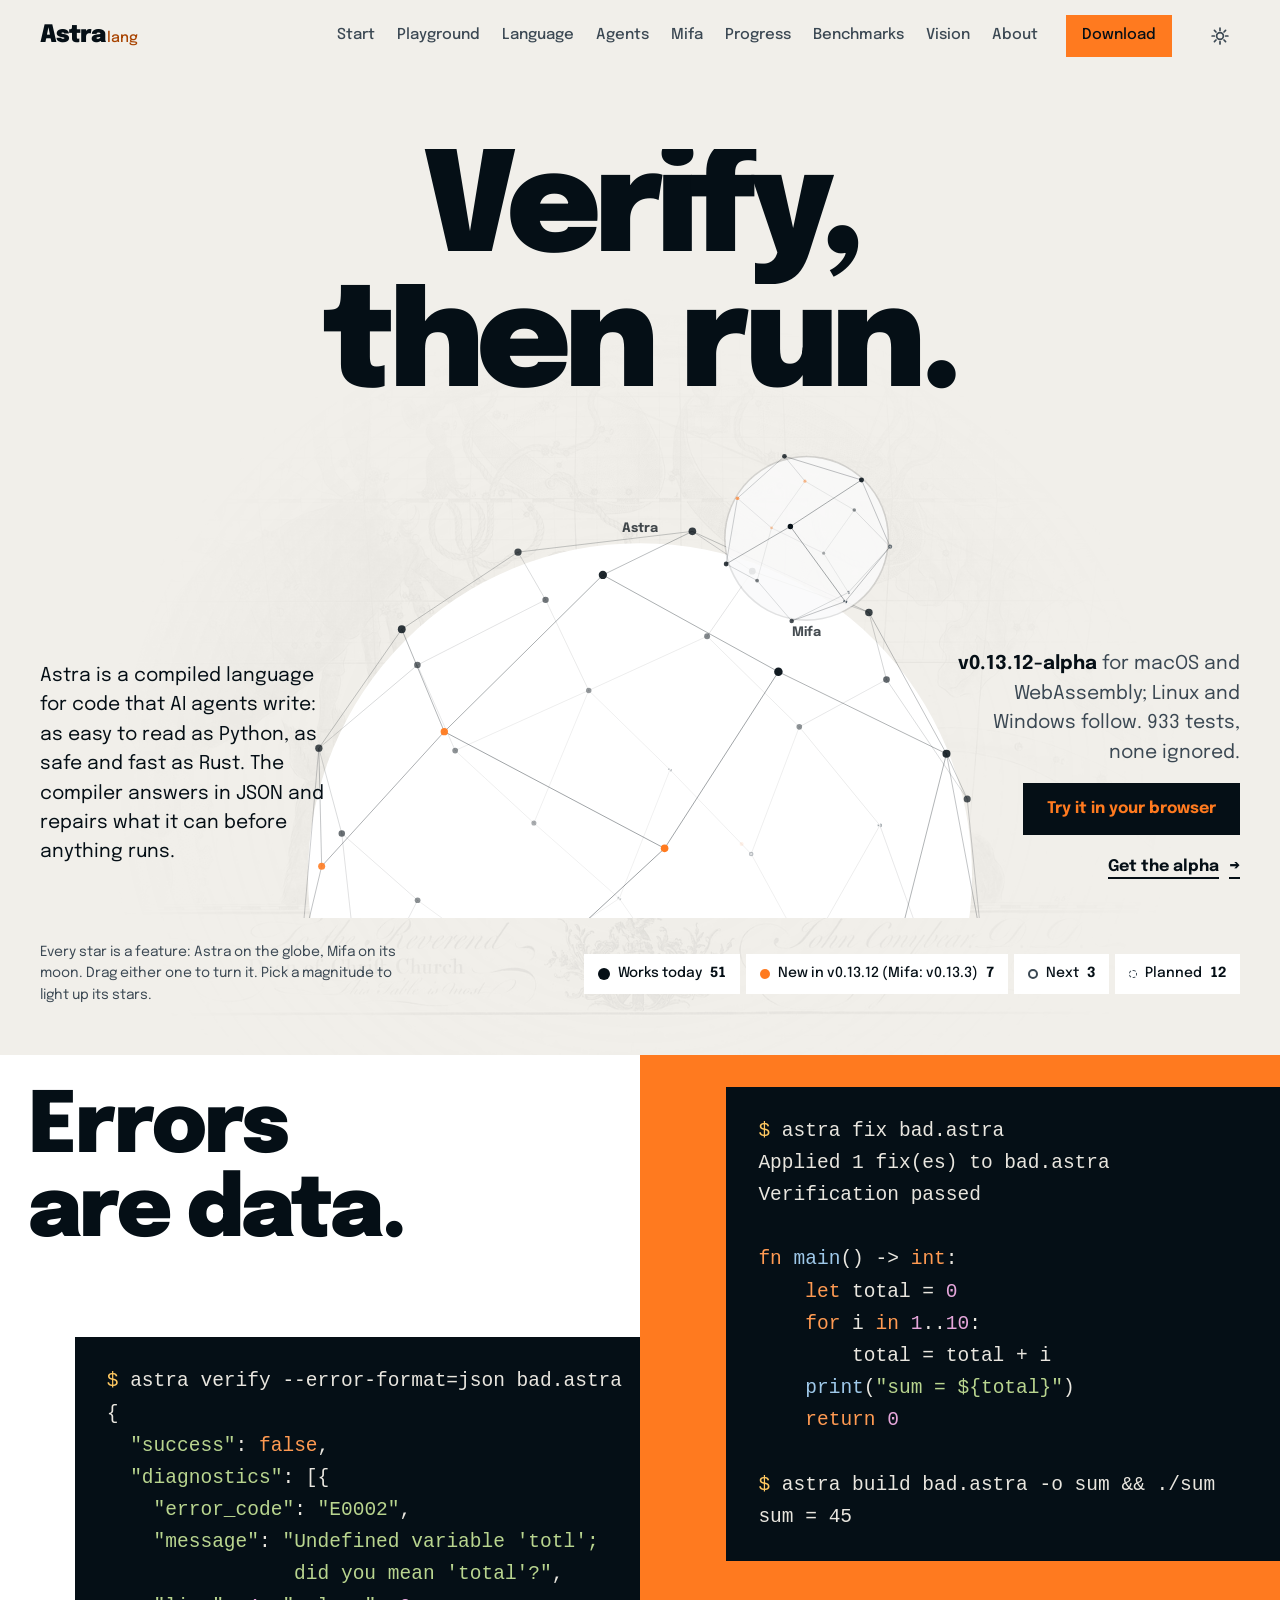
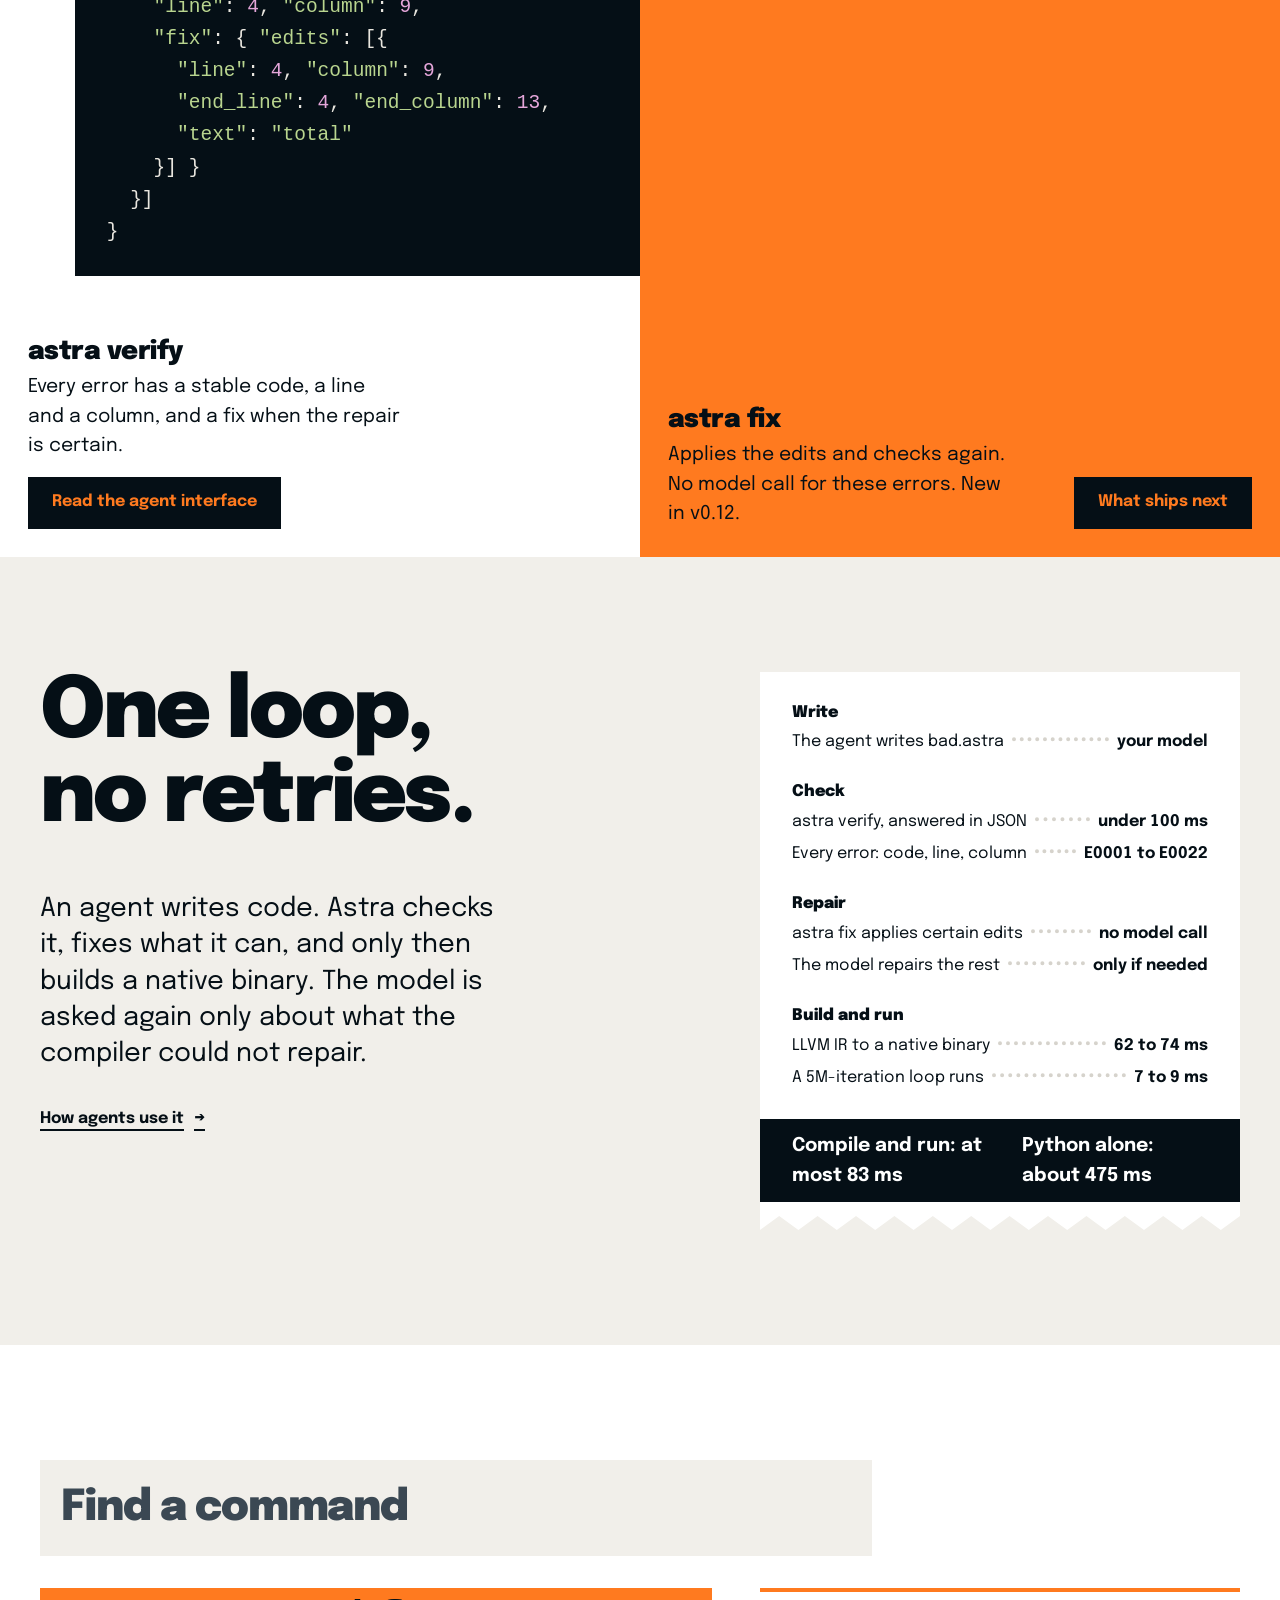
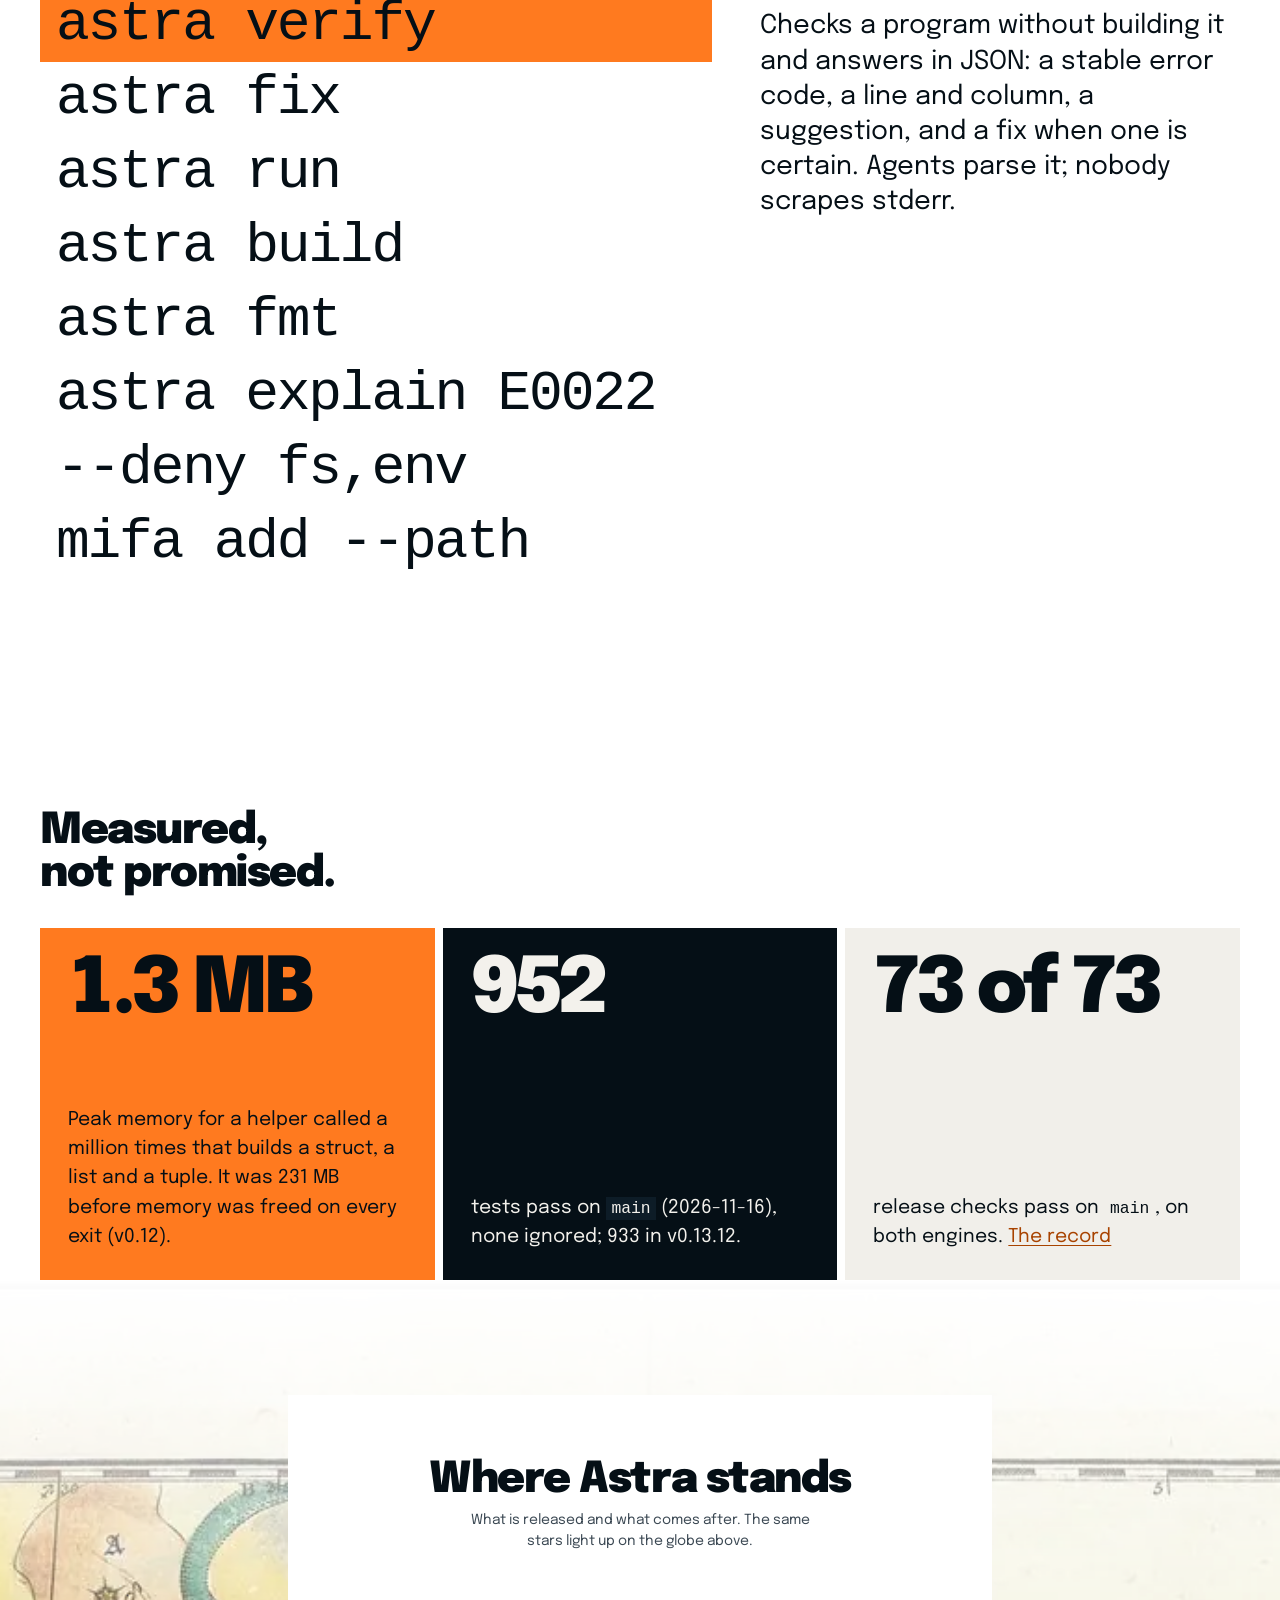
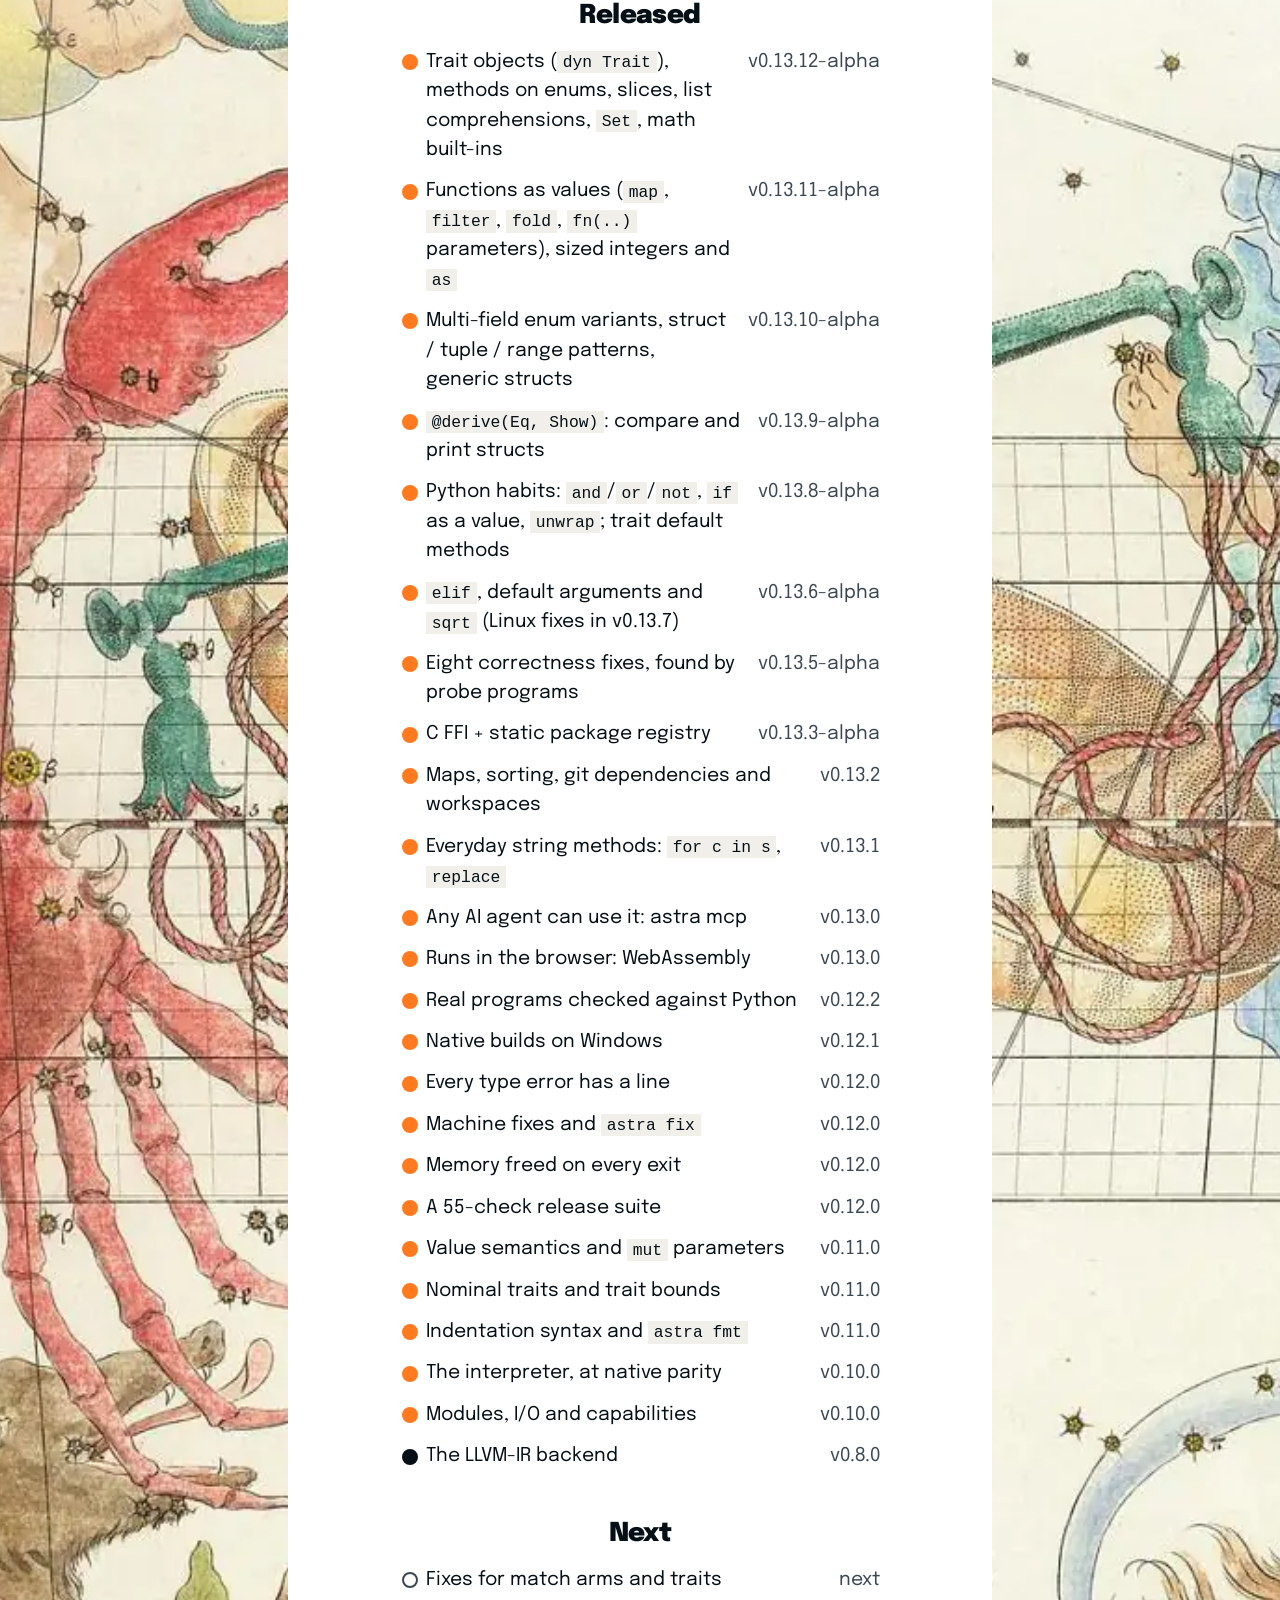
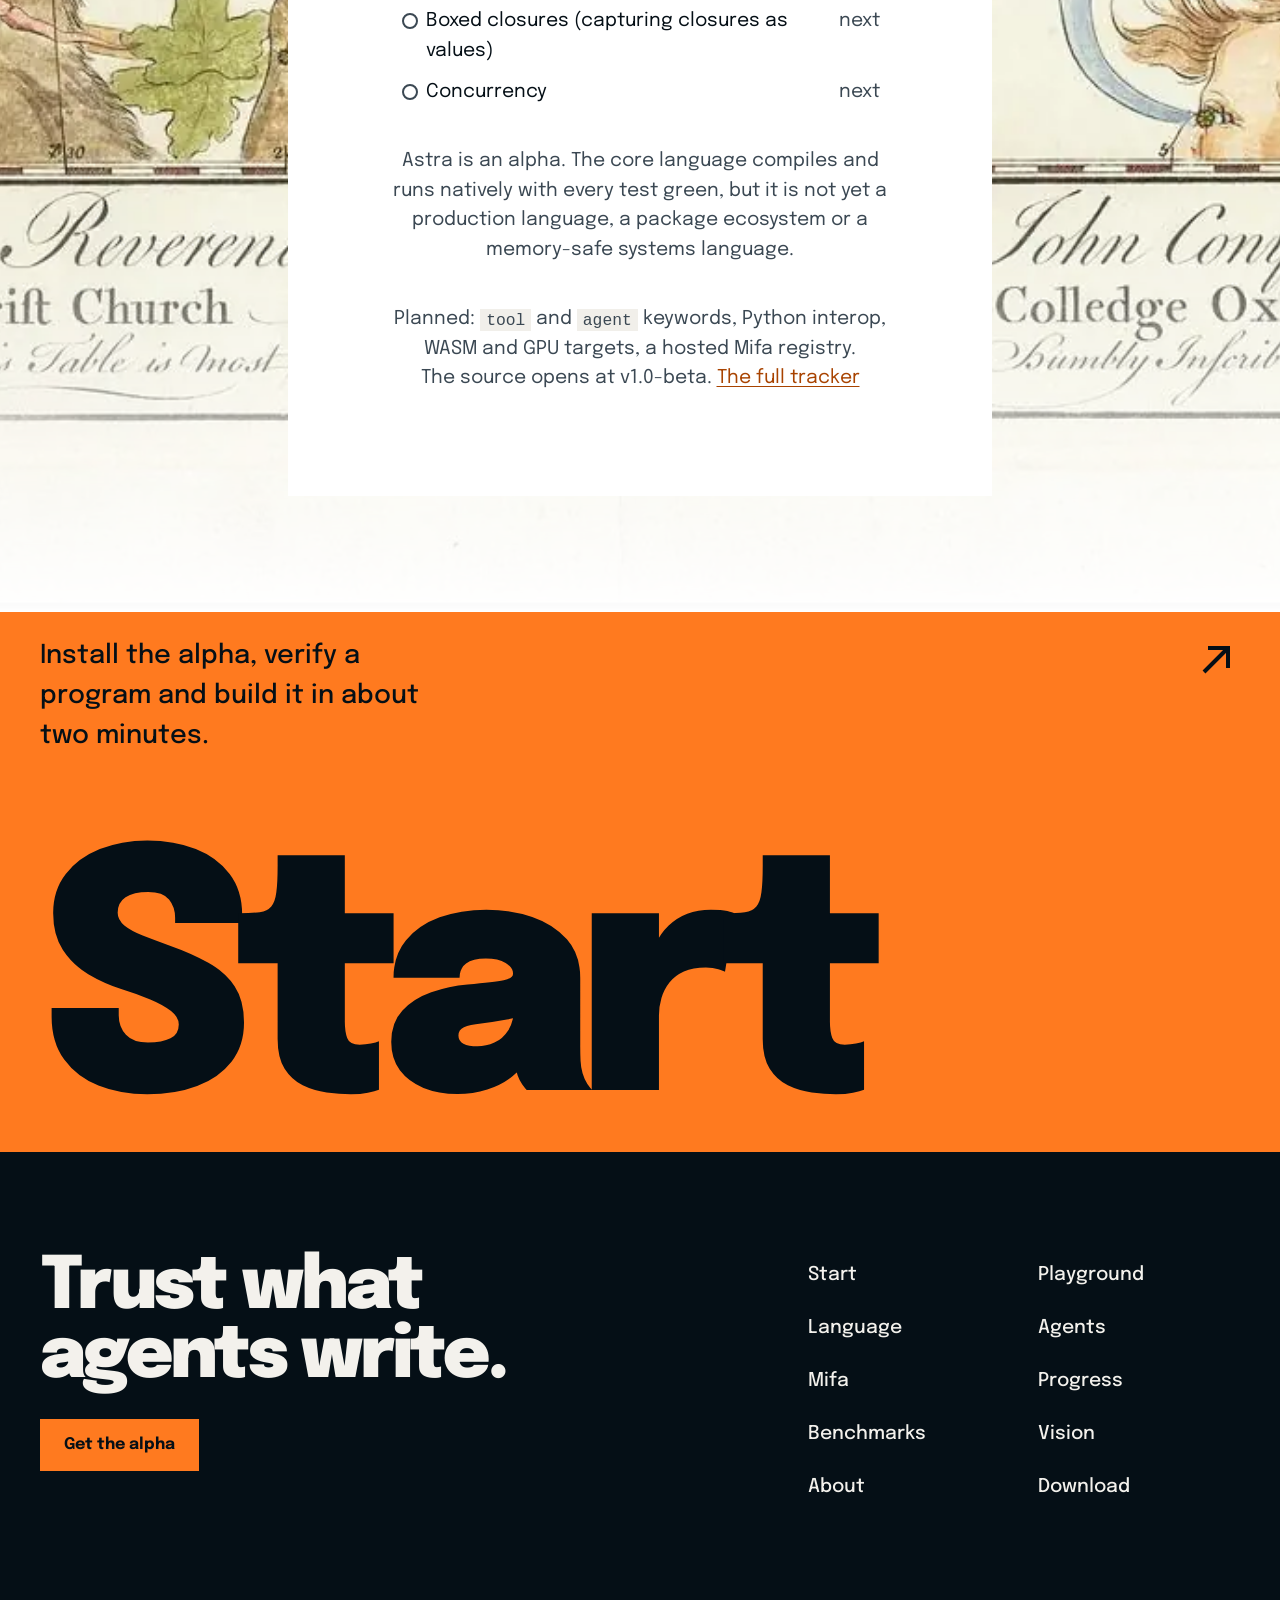
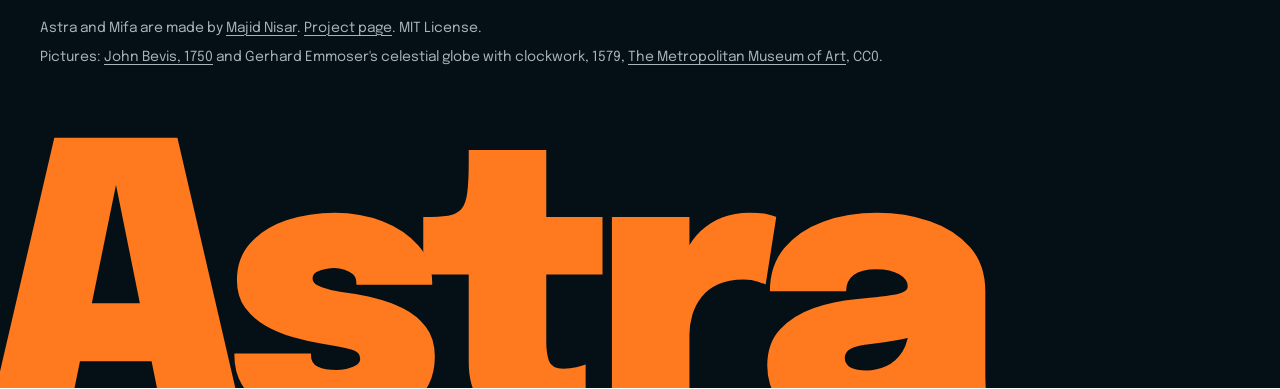
==== index.html @ 0d1e2380 "site: correct do/while and switch (not supported), platform availability for v0.13.12, main-only ite" ====
<!DOCTYPE html>
<html lang="en">
<head>
<meta charset="utf-8">
<meta name="viewport" content="width=device-width, initial-scale=1">
<script>(function(){var d=document.documentElement;d.classList.add('js');try{var t=localStorage.getItem('theme');if(t==='light'||t==='dark')d.dataset.theme=t}catch(e){}})();</script>
<title>Astra: an AI-first native programming language</title>
<meta name="description" content="Astra is a statically checked, natively compiled programming language designed for AI agents: generate, verify with machine-readable diagnostics, repair, and run.">
<link rel="canonical" href="https://astra-lang.org/">
<link rel="icon" type="image/svg+xml" href="assets/favicon.svg">
<meta name="theme-color" media="(prefers-color-scheme: light)" content="#f1efea"><!-- ds-allow-hardcode: meta theme-color cannot read CSS variables -->
<meta name="theme-color" media="(prefers-color-scheme: dark)" content="#050f16"><!-- ds-allow-hardcode: meta theme-color cannot read CSS variables -->
<meta name="author" content="Majid Nisar">
<meta property="og:type" content="website">
<meta property="og:site_name" content="astra-lang.org">
<meta property="og:title" content="Astra: an AI-first native programming language">
<meta property="og:description" content="Astra is a statically checked, natively compiled programming language designed for AI agents: generate, verify with machine-readable diagnostics, repair, and run.">
<meta property="og:url" content="https://astra-lang.org/">
<meta property="og:image" content="https://astra-lang.org/assets/og.png">
<meta property="og:image:width" content="1200">
<meta property="og:image:height" content="630">
<meta property="og:image:alt" content="Astra: a language built for the way code is written now. Verify, repair, compile, native.">
<meta name="twitter:card" content="summary_large_image">
<meta name="twitter:image" content="https://astra-lang.org/assets/og.png">
<meta name="twitter:title" content="Astra: an AI-first native programming language">
<meta name="twitter:description" content="Astra is a statically checked, natively compiled programming language designed for AI agents: generate, verify with machine-readable diagnostics, repair, and run.">
<link rel="preconnect" href="https://fonts.googleapis.com">
<link rel="preconnect" href="https://fonts.gstatic.com" crossorigin>
<link href="https://fonts.googleapis.com/css2?family=Epilogue:wght@400;500;700;900&amp;display=swap" rel="stylesheet">
<link rel="stylesheet" href="assets/style.css">
<script type="application/ld+json">
{
  "@context": "https://schema.org",
  "@graph": [
    {
      "@type": "SoftwareApplication",
      "name": "Astra",
      "applicationCategory": "DeveloperApplication",
      "operatingSystem": "macOS, Linux, Windows",
      "description": "Astra is a statically checked, natively compiled programming language designed for AI agents: machine-readable JSON diagnostics, stable error codes, and LLVM native compilation.",
      "url": "https://astra-lang.org/",
      "license": "https://opensource.org/licenses/MIT",
      "offers": {"@type": "Offer", "price": "0", "priceCurrency": "USD"},
      "author": {"@type": "Person", "name": "Majid Nisar", "url": "https://majidnisar.com"},
      "softwareVersion": "0.13.12-alpha",
      "downloadUrl": "https://astra-lang.org/download.html"
    },
    {
      "@type": "WebSite",
      "name": "astra-lang.org",
      "url": "https://astra-lang.org/",
      "author": {"@type": "Person", "name": "Majid Nisar", "url": "https://majidnisar.com"}
    }
  ]
}
</script>
<script src="assets/site.js" defer></script>
<script src="assets/orb.js" defer></script>
</head>
<body>
<a class="skip" href="#main">Skip to content</a>

<header class="site">
  <div class="wrap">
    <a class="brand" href="index.html" aria-label="Astra, home">Astra<span class="tld">lang</span></a>
    <nav class="main" aria-label="Main">
      <a href="start.html">Start</a>
      <a href="playground.html">Playground</a>
      <a href="language.html">Language</a>
      <a href="agents.html">Agents</a>
      <a href="mifa.html">Mifa</a>
      <a href="progress.html">Progress</a>
      <a href="benchmarks.html">Benchmarks</a>
      <a href="vision.html">Vision</a>
      <a href="about.html">About</a>
      <a class="nav-cta" href="download.html">Download</a>
    </nav>
  </div>
</header>

<main id="main">
  <section class="hero field-sky" aria-labelledby="hero-title">
    <h1 id="hero-title" class="hero-title"><span class="line"><span>Verify,</span></span><span class="line"><span>then run.</span></span></h1>
    <div class="hero-stage">
      <figure class="orb" data-orb="astra" data-moon="mifa" data-rise hidden>
        <div class="orb-frame">
          <canvas tabindex="0" role="img" aria-label="A turning globe of Astra's features with Mifa as its moon. Each star is a feature; the brightest work today and faint dotted ones are planned. Drag the globe or its moon to turn each one, or use the arrow keys (with Shift for the moon). The same features are listed further down the page."></canvas>
          <div class="orb-tip" role="presentation" hidden></div>
        </div>
      </figure>
      <p class="hero-side hero-sentence">Astra is a compiled language for code that AI agents write: as easy to read as Python, as safe and fast as Rust. The compiler answers in JSON and repairs what it can before anything runs.</p>
      <div class="hero-side hero-fact">
        <p><b><!-- status:release-version -->v0.13.12-alpha<!-- /status:release-version --></b> for macOS and WebAssembly; Linux and Windows follow. <!-- status:release-tests -->933<!-- /status:release-tests --> tests, none ignored.</p>
        <div class="btn-row"><a class="btn primary" href="playground.html">Try it in your browser</a><a class="btn ghost" href="download.html">Get the alpha</a></div>
      </div>
    </div>
    <div class="wrap orb-caption">
      <p class="orb-hint">Every star is a feature: Astra on the globe, Mifa on its moon. Drag either one to turn it. Pick a magnitude to light up its stars.</p>
      <div class="orb-keys" role="group" aria-label="Highlight a status"></div>
    </div>
    <!-- status:orb-data:astra --><script type="application/json" class="orb-data" data-for="astra">{"statuses":[{"id":"works","name":"Works today","items":["Static types + inference","Sized integers + as","Python-style syntax","Functions + default arguments","Structs + methods","Value semantics","Enums + pattern matching","Generic functions + structs","Traits + @derive","Closures","Functions as values (map, filter, fold)","Tuples","Closures inside closures","Function values (stored, returned, called)","Result, Option and ?","try / catch","Strings + text methods","Lists + sorting","Maps","Modules","Files, args, stdin, env","Capabilities (--deny)","Calling C","Interpreter (astra run)","Native LLVM builds","WebAssembly + playground","REPL","Runtime safety checks","Automatic memory (ARC)","JSON diagnostics","astra fix","astra fmt","astra mcp for agents","async / await (native)","Sets print, compare and iterate","Slice steps (xs[::2])"]},{"id":"shipped","name":"New in v0.13.12","items":["Trait objects (dyn Trait)","Slices + list comprehensions","Sets","Math built-ins (abs, min, max, round)"]},{"id":"next","name":"Next","items":["Boxed closures (a capturing closure as a value)","Concurrency"]},{"id":"planned","name":"Planned","items":["Standard library","LSP + editor support","Agent keywords (tool / agent)","Python interop","WASM target","GPU target","Source opens at v1.0-beta"]}]}</script><!-- /status:orb-data:astra -->
    <!-- status:orb-data:mifa --><script type="application/json" class="orb-data" data-for="mifa">{"statuses":[{"id":"works","name":"Works today","items":["Projects (init, verify, clean)","Build, run and test","Path dependencies","Git dependencies","Version solving (semver)","Workspaces","Lockfile (--locked, --offline)","JSON output for agents"]},{"id":"shipped","name":"New in v0.13.3","items":["Package registry (publish, add, yank, search)","Registry dependencies by version","Checksums pinned in astra.lock"]},{"id":"next","name":"Next","items":["Project-wide verify"]},{"id":"planned","name":"Planned","items":["Hosted registry","Package signing"]}]}</script><!-- /status:orb-data:mifa -->
  </section>

  <section class="split" aria-labelledby="s-errors">
    <div class="panel" data-reveal>
      <h2 id="s-errors">Errors are data.</h2>
      <div class="panel-object" data-ui>
<pre data-copy="none"><code><span class="p">$</span> astra verify --error-format=json bad.astra
{
  <span class="s">"success"</span>: <span class="kw">false</span>,
  <span class="s">"diagnostics"</span>: [{
    <span class="s">"error_code"</span>: <span class="s">"E0002"</span>,
    <span class="s">"message"</span>: <span class="s">"Undefined variable 'totl';
                did you mean 'total'?"</span>,
    <span class="s">"line"</span>: <span class="n">4</span>, <span class="s">"column"</span>: <span class="n">9</span>,
    <span class="s">"fix"</span>: { <span class="s">"edits"</span>: [{
      <span class="s">"line"</span>: <span class="n">4</span>, <span class="s">"column"</span>: <span class="n">9</span>,
      <span class="s">"end_line"</span>: <span class="n">4</span>, <span class="s">"end_column"</span>: <span class="n">13</span>,
      <span class="s">"text"</span>: <span class="s">"total"</span>
    }] }
  }]
}</code></pre>
      </div>
      <div class="panel-foot">
        <p><b>astra verify</b> Every error has a stable code, a line and a column, and a fix when the repair is certain.</p>
        <a class="btn primary" href="agents.html">Read the agent interface</a>
      </div>
    </div>
    <div class="panel field-orange" data-reveal>
      <div class="panel-object" data-ui>
<pre data-copy="none"><code><span class="p">$</span> astra fix bad.astra
Applied 1 fix(es) to bad.astra
Verification passed

<span class="kw">fn</span> <span class="fn">main</span>() -&gt; <span class="kw">int</span>:
    <span class="kw">let</span> total = <span class="n">0</span>
    <span class="kw">for</span> i <span class="kw">in</span> <span class="n">1</span>..<span class="n">10</span>:
        total = total + i
    <span class="fn">print</span>(<span class="s">"sum = ${total}"</span>)
    <span class="kw">return</span> <span class="n">0</span>

<span class="p">$</span> astra build bad.astra -o sum &amp;&amp; ./sum
sum = 45</code></pre>
      </div>
      <div class="panel-foot">
        <p><b>astra fix</b> Applies the edits and checks again. No model call for these errors. New in v0.12.</p>
        <a class="btn primary" href="progress.html#next">What ships next</a>
      </div>
    </div>
  </section>

  <section class="loop field-stone" aria-labelledby="s-loop">
    <div class="wrap">
      <div data-reveal>
        <h2 id="s-loop">One loop, no retries.</h2>
        <p class="intro">An agent writes code. Astra checks it, fixes what it can, and only then builds a native binary. The model is asked again only about what the compiler could not repair.</p>
        <div class="btn-row"><a class="btn ghost" href="agents.html">How agents use it</a></div>
      </div>
      <div class="slip" data-ui aria-label="The loop, step by step">
        <h3>Write</h3>
        <p class="slip-row"><span>The agent writes bad.astra</span><span class="lead"></span><b>your model</b></p>
        <h3>Check</h3>
        <p class="slip-row"><span>astra verify, answered in JSON</span><span class="lead"></span><b>under 100 ms</b></p>
        <p class="slip-row"><span>Every error: code, line, column</span><span class="lead"></span><b>E0001 to E0022</b></p>
        <h3>Repair</h3>
        <p class="slip-row"><span>astra fix applies certain edits</span><span class="lead"></span><b>no model call</b></p>
        <p class="slip-row"><span>The model repairs the rest</span><span class="lead"></span><b>only if needed</b></p>
        <h3>Build and run</h3>
        <p class="slip-row"><span>LLVM IR to a native binary</span><span class="lead"></span><b>62 to 74 ms</b></p>
        <p class="slip-row"><span>A 5M-iteration loop runs</span><span class="lead"></span><b>7 to 9 ms</b></p>
        <p class="slip-total"><span>Compile and run: at most 83 ms</span><span>Python alone: about 475 ms</span></p>
      </div>
    </div>
  </section>

  <section class="commands" aria-labelledby="s-commands">
    <div class="wrap" data-ui>
      <h2 id="s-commands" class="sr-only">What Astra and Mifa do</h2>
      <label class="sr-only" for="cmd-search">Find a command</label>
      <input id="cmd-search" class="cmd-search" type="search" placeholder="Find a command" autocomplete="off" hidden>
      <ul class="cmd-list" role="listbox" aria-label="Commands">
        <li><button class="cmd-row" type="button" role="option" aria-selected="true"><code>astra verify</code><span class="what">Checks a program without building it and answers in JSON: a stable error code, a line and column, a suggestion, and a fix when one is certain. Agents parse it; nobody scrapes stderr.</span></button></li>
        <li><button class="cmd-row" type="button" role="option" aria-selected="false"><code>astra fix</code><span class="what">Applies every certain fix, checks again and repeats until nothing is left. Misspelt names and a missing or extra <code>mut</code> today.</span></button></li>
        <li><button class="cmd-row" type="button" role="option" aria-selected="false"><code>astra run</code><span class="what">Runs a program in the interpreter, with no LLVM needed. Its output and exit code match the native binary, and a fuzzer keeps the two engines in step.</span></button></li>
        <li><button class="cmd-row" type="button" role="option" aria-selected="false"><code>astra build</code><span class="what">Compiles through LLVM IR to a native executable linked with a small C runtime. Overflow, division by zero and out-of-bounds stop with a clear error.</span></button></li>
        <li><button class="cmd-row" type="button" role="option" aria-selected="false"><code>astra fmt</code><span class="what">Rewrites a file into the canonical indented style and proves the program did not change.</span></button></li>
        <li><button class="cmd-row" type="button" role="option" aria-selected="false"><code>astra explain E0022</code><span class="what">Explains any error code in full, for a person or a model.</span></button></li>
        <li><button class="cmd-row" type="button" role="option" aria-selected="false"><code>--deny fs,env</code><span class="what">Effects are inferred: a build can forbid file, environment or input access, and a function marked <code>@pure</code> cannot reach any of them (E0014).</span></button></li>
        <li><button class="cmd-row" type="button" role="option" aria-selected="false"><code>mifa add --path</code><span class="what">Mifa, the package manager: a local package becomes an importable module, and <code>astra.lock</code> pins the graph by content hash.</span></button></li>
      </ul>
    </div>
  </section>

  <section class="figures" aria-labelledby="s-figures">
    <div class="wrap tiles">
      <h2 id="s-figures" class="tiles-head">Measured, not promised.</h2>
      <div class="tile tile-a field-orange" data-reveal>
        <p class="fig">1.3 MB</p>
        <p>Peak memory for a helper called a million times that builds a struct, a list and a tuple. It was 231 MB before memory was freed on every exit (v0.12).</p>
      </div>
      <div class="tile tile-b field-night" data-reveal>
        <p class="fig"><!-- status:main-tests -->952<!-- /status:main-tests --></p>
        <p>tests pass on <code>main</code> (2026-11-16), none ignored; 933 in v0.13.12.</p>
      </div>
      <div class="tile tile-c field-stone" data-reveal>
        <p class="fig"><!-- status:release-checks -->73 of 73<!-- /status:release-checks --></p>
        <p>release checks pass on <code>main</code>, on both engines. <a href="progress.html#history">The record</a></p>
      </div>
    </div>
  </section>

  <section class="sheet-band" id="status" aria-labelledby="s-status">
    <img src="assets/1750-star-chart-of-the-constellations-libra.webp" width="1600" height="1361" alt="A hand-coloured 1750 star chart from John Bevis's celestial atlas: the constellations Libra and Scorpius drawn over a grid of stars." loading="lazy">
    <div class="sheet" data-reveal>
      <h2 id="s-status">Where Astra stands</h2>
      <p>What is released and what comes after. The same stars light up on the globe above.</p>
      <h3>Released</h3>
      <ul class="status-list">
        <li data-status="shipped"><span class="t">Trait objects (<code>dyn Trait</code>), methods on enums, slices, list comprehensions, <code>Set</code>, math built-ins</span> <span class="v">v0.13.12-alpha</span></li>
        <li data-status="shipped"><span class="t">Functions as values (<code>map</code>, <code>filter</code>, <code>fold</code>, <code>fn(..)</code> parameters), sized integers and <code>as</code></span> <span class="v">v0.13.11-alpha</span></li>
        <li data-status="shipped"><span class="t">Multi-field enum variants, struct / tuple / range patterns, generic structs</span> <span class="v">v0.13.10-alpha</span></li>
        <li data-status="shipped"><span class="t"><code>@derive(Eq, Show)</code>: compare and print structs</span> <span class="v">v0.13.9-alpha</span></li>
        <li data-status="shipped"><span class="t">Python habits: <code>and</code>/<code>or</code>/<code>not</code>, <code>if</code> as a value, <code>unwrap</code>; trait default methods</span> <span class="v">v0.13.8-alpha</span></li>
        <li data-status="shipped"><span class="t"><code>elif</code>, default arguments and <code>sqrt</code> (Linux fixes in v0.13.7)</span> <span class="v">v0.13.6-alpha</span></li>
        <li data-status="shipped"><span class="t">Eight correctness fixes, found by probe programs</span> <span class="v">v0.13.5-alpha</span></li>
        <li data-status="shipped"><span class="t">C FFI + static package registry</span> <span class="v">v0.13.3-alpha</span></li>
        <li data-status="shipped"><span class="t">Maps, sorting, git dependencies and workspaces</span> <span class="v">v0.13.2</span></li>
        <li data-status="shipped"><span class="t">Everyday string methods: <code>for c in s</code>, <code>replace</code></span> <span class="v">v0.13.1</span></li>
        <li data-status="shipped"><span class="t">Any AI agent can use it: astra mcp</span> <span class="v">v0.13.0</span></li>
        <li data-status="shipped"><span class="t">Runs in the browser: WebAssembly</span> <span class="v">v0.13.0</span></li>
        <li data-status="shipped"><span class="t">Real programs checked against Python</span> <span class="v">v0.12.2</span></li>
        <li data-status="shipped"><span class="t">Native builds on Windows</span> <span class="v">v0.12.1</span></li>
        <li data-status="shipped"><span class="t">Every type error has a line</span> <span class="v">v0.12.0</span></li>
        <li data-status="shipped"><span class="t">Machine fixes and <code>astra fix</code></span> <span class="v">v0.12.0</span></li>
        <li data-status="shipped"><span class="t">Memory freed on every exit</span> <span class="v">v0.12.0</span></li>
        <li data-status="shipped"><span class="t">A 55-check release suite</span> <span class="v">v0.12.0</span></li>
        <li data-status="shipped"><span class="t">Value semantics and <code>mut</code> parameters</span> <span class="v">v0.11.0</span></li>
        <li data-status="shipped"><span class="t">Nominal traits and trait bounds</span> <span class="v">v0.11.0</span></li>
        <li data-status="shipped"><span class="t">Indentation syntax and <code>astra fmt</code></span> <span class="v">v0.11.0</span></li>
        <li data-status="shipped"><span class="t">The interpreter, at native parity</span> <span class="v">v0.10.0</span></li>
        <li data-status="shipped"><span class="t">Modules, I/O and capabilities</span> <span class="v">v0.10.0</span></li>
        <li data-status="works"><span class="t">The LLVM-IR backend</span> <span class="v">v0.8.0</span></li>
      </ul>
      <h3>Next</h3>
      <ul class="status-list">
        <li data-status="next"><span class="t">Fixes for match arms and traits</span> <span class="v">next</span></li>
        <li data-status="next"><span class="t">Boxed closures (capturing closures as values)</span> <span class="v">next</span></li>
        <li data-status="next"><span class="t">Concurrency</span> <span class="v">next</span></li>
      </ul>
      <p class="hours">Astra is an alpha. The core language compiles and runs natively with every test green, but it is not yet a production language, a package ecosystem or a memory-safe systems language.</p>
      <p class="hours">Planned: <code>tool</code> and <code>agent</code> keywords, Python interop, WASM and GPU targets, a hosted Mifa registry.<br>The source opens at v1.0-beta. <a href="progress.html">The full tracker</a></p>
    </div>
  </section>

  <a class="cta-band" href="start.html">
    <p class="say">Install the alpha, verify a program and build it in about two minutes.</p>
    <svg viewBox="0 0 48 48" aria-hidden="true" focusable="false"><path d="M12 36 36 12M16 12h20v20" fill="none" stroke="currentColor" stroke-width="4"/></svg>
    <span class="word">Start</span>
  </a>
</main>

<footer class="site">
  <div class="wrap">
    <div class="foot-top">
      <div>
        <p class="foot-invite">Trust what agents write.</p>
        <a class="btn primary" href="download.html">Get the alpha</a>
      </div>
      <ul class="foot-links">
        <li><a href="start.html">Start</a></li>
        <li><a href="playground.html">Playground</a></li>
        <li><a href="language.html">Language</a></li>
        <li><a href="agents.html">Agents</a></li>
        <li><a href="mifa.html">Mifa</a></li>
        <li><a href="progress.html">Progress</a></li>
        <li><a href="benchmarks.html">Benchmarks</a></li>
        <li><a href="vision.html">Vision</a></li>
        <li><a href="about.html">About</a></li>
        <li><a href="download.html">Download</a></li>
      </ul>
    </div>
    <div class="foot-legal">
      <p>Astra and Mifa are made by <a href="https://majidnisar.com">Majid Nisar</a>. <a href="https://majidnisar.com/projects/astra/">Project page</a>. MIT License.</p>
      <p class="credits">Pictures: <a href="https://commons.wikimedia.org/wiki/File:1750_star_chart_of_the_constellations_Libra,_Cancer_and_neighboring_stars_from_John_Bevis%27_Celestial_Atlas.jpg">John Bevis, 1750</a> and Gerhard Emmoser's celestial globe with clockwork, 1579, <a href="https://www.metmuseum.org/art/collection/search/193606">The Metropolitan Museum of Art</a>, CC0.</p>
    </div>
  </div>
  <span class="foot-name" aria-hidden="true">Astra</span>
</footer>

</body>
</html>
---- assets/style.css ----
/* astra-lang.org — a star atlas for a programming language.
   Astra means "the stars": features are charted like a celestial globe,
   the first screen is the night sky, reading happens on white paper, and
   one hot orange marks what to do and what is new.
   One typeface (Epilogue) for everything except literal code.
   Fields, not lines: surfaces are separated by a change of ground, never by
   hairlines or shadows (tables keep their rules). Every value is a token. */

:root {
  /* fields */
  --night: #050f16;
  --night-2: #0d1c27;
  --orange: #ff7a1f;
  --white: #ffffff;
  --print-ink: #000000;
  --mask-on: #000; /* in a mask, opaque = visible */
  --print-ink-soft: #333333;
  --print-rule: #bbbbbb;
  --print-tone: #f4f4f4;
  --stone: #f1efea;

  /* roles on the reading surface (swapped by .field-* and the dark theme) */
  --paper: var(--white);
  --paper-2: var(--stone);
  --ink: #050f16;
  --ink-soft: #3b4853;
  --rule: #d6d3cc;
  --link: #a84300;
  --accent: var(--orange);
  --accent-ink: #050f16;
  --btn-bg: var(--night);
  --row-alt: #f7f6f2;
  --btn-ink: var(--orange);
  --on-night: #f3f1ec;
  --on-night-soft: #a9b3bb;
  --ok: #1d6b3d;

  /* code */
  --code-bg: #050f16;
  --code-ink: #e9e6df;
  --syn-comment: #8695a1;
  --syn-keyword: #ff9a52;
  --syn-string: #b9d58f;
  --syn-fn: #9fc9ea;
  --syn-number: #e5a6da;
  --syn-prompt: #ffc861;

  /* type: one face, five steps (+ the hero's display size) */
  --font-text: "Epilogue", system-ui, -apple-system, "Segoe UI", Roboto, sans-serif;
  --mono: "SF Mono", ui-monospace, "Cascadia Code", Menlo, Consolas, monospace;
  --step-small: clamp(0.8125rem, 0.79rem + 0.1vw, 0.875rem);
  --step-body: clamp(1.0625rem, 1rem + 0.25vw, 1.1875rem);
  --step-lead: clamp(1.25rem, 1.1rem + 0.7vw, 1.625rem);
  --step-head: clamp(1.75rem, 1.15rem + 1.9vw, 2.875rem);
  --step-display: clamp(2.75rem, 1.1rem + 5.2vw, 5.75rem);
  --step-hero: clamp(4.25rem, 11.2vw, 11rem);

  /* space and shape */
  --page: 1320px;
  --gutter: clamp(16px, 3.2vw, 40px);
  --sec: clamp(72px, 9vw, 150px);
  --gap: clamp(20px, 2.4vw, 32px);
  --toc-w: 15rem;
  --tap: 44px;
  --control: 40px;
  --radius: 0;
  --line: 1px;
  --bar-h: 12px;
  --dur: 0.22s;
  --dur-instant: 0s;
  --dur-hero: 0.9s;
  --stagger-hero: 110ms;
  --dur-enter: 0.7s;
  --stagger: 75ms;
  --ease-out: cubic-bezier(0.16, 1, 0.3, 1);

  /* colours used inside fields and the dark theme */
  --orange-2: #ff8f45;
  --orange-ink-soft: #3d1a03;
  --orange-rule: #c95a10;
  --night-rule: #24343f;
  --code-bg-deep: #02090e;
  --progress-c: #ffb27a;
  --dark-paper: #0f1d29;
  --dark-paper-2: #182b3a;
  --dark-ink: #eef0ec;
  --dark-ink-soft: #a9b3bb;
  --dark-rule: #2b3e4d;
  --dark-link: #ff9a52;
  --dark-ok: #7cc792;

  /* spacing and size scale (px), referenced by components */
  --px-1: 1px;
  --px-2: 2px;
  --px-3: 3px;
  --px-4: 4px;
  --px-6: 6px;
  --px-7: 7px;
  --px-8: 8px;
  --px-9: 9px;
  --px-10: 10px;
  --px-12: 12px;
  --px-13: 13px;
  --px-14: 14px;
  --px-16: 16px;
  --px-18: 18px;
  --px-20: 20px;
  --px-22: 22px;
  --px-24: 24px;
  --px-26: 26px;
  --px-28: 28px;
  --px-32: 32px;
  --px-40: 40px;
  --px-48: 48px;
  --px-52: 52px;
  --px-56: 56px;
  --px-64: 64px;
  --px-72: 72px;
  --px-76: 76px;
  --px-88: 88px;
  --px-96: 96px;
  --px-112: 112px;
  --px-120: 120px;
  --px-150: 150px;
  --px-560: 560px;

  /* home page geometry */
  --hero-title: clamp(4.25rem, 11.2vw, 11rem);
  --hero-orb-h: clamp(26rem, 64vh, 48rem);
  --side-col: 18rem;
  --slip-w: 30rem;
  --sheet-w: 44rem;
  --cmd-size: clamp(2rem, 4.4vw, 4.5rem);
  --tile-fig: clamp(3.5rem, 6vw, 6rem);
  --cta-word: clamp(6rem, 26vw, 24rem);
  --dot: 4px;

  color-scheme: light;
}

/* Dark theme: only the reading surface changes; night and orange fields stay. */
@media screen and (prefers-color-scheme: dark) {
  :root:not([data-theme="light"]) {
    --paper: var(--dark-paper);
    --row-alt: #132433;
    --btn-bg: var(--orange);
    --btn-ink: var(--night);
    --paper-2: var(--dark-paper-2);
    --ink: var(--dark-ink);
    --ink-soft: var(--dark-ink-soft);
    --rule: var(--dark-rule);
    --link: var(--dark-link);
    --ok: var(--dark-ok);
    --code-bg: var(--code-bg-deep);
    color-scheme: dark;
  }
}
@media screen {
  :root[data-theme="dark"] {
    --paper: var(--dark-paper);
    --row-alt: #132433;
    --btn-bg: var(--orange);
    --btn-ink: var(--night);
    --paper-2: var(--dark-paper-2);
    --ink: var(--dark-ink);
    --ink-soft: var(--dark-ink-soft);
    --rule: var(--dark-rule);
    --link: var(--dark-link);
    --ok: var(--dark-ok);
    --code-bg: var(--code-bg-deep);
    color-scheme: dark;
  }
}

/* Fields re-map the roles, so every component inside them follows. */
.field-night {
  --paper: var(--night);
  --paper-2: var(--night-2);
  --ink: var(--on-night);
  --ink-soft: var(--on-night-soft);
  --rule: var(--night-rule);
  --link: var(--orange);
  --code-bg: var(--code-bg-deep);
  background: var(--night);
  color: var(--on-night);
  color-scheme: dark;
}

/* Sky fields (header, home hero, page heads): a printed atlas plate in the
   light theme, the night sky in the dark theme, so the theme switch changes
   the first screen too. */
header.site, .page-head, .field-sky {
  --paper: var(--stone);
  --paper-2: var(--white);
  background: var(--paper);
  color: var(--ink);
}
@media screen and (prefers-color-scheme: dark) {
  :root:not([data-theme="light"]) :is(header.site, .page-head, .field-sky) {
    --paper: var(--night);
    --paper-2: var(--night-2);
    --ink-soft: var(--on-night-soft);
    --rule: var(--night-rule);
  }
}
@media screen {
  :root[data-theme="dark"] :is(header.site, .page-head, .field-sky) {
    --paper: var(--night);
    --paper-2: var(--night-2);
    --ink-soft: var(--on-night-soft);
    --rule: var(--night-rule);
  }
}

.field-orange {
  --paper: var(--orange);
  --paper-2: var(--orange-2);
  --ink: var(--night);
  --ink-soft: var(--orange-ink-soft);
  --rule: var(--orange-rule);
  --link: var(--night);
  background: var(--orange);
  color: var(--night);
}
.field-stone { background: var(--paper-2); }

* { box-sizing: border-box; margin: 0; padding: 0; }

@media (prefers-reduced-motion: no-preference) {
  html { scroll-behavior: smooth; }
}

body {
  background: var(--paper);
  color: var(--ink);
  font-family: var(--font-text);
  font-size: var(--step-body);
  line-height: 1.55;
  -webkit-font-smoothing: antialiased;
  text-rendering: optimizeLegibility;
  overflow-wrap: break-word;
}

.wrap {
  max-width: var(--page);
  margin: 0 auto;
  padding: 0 var(--gutter);
}

:focus-visible {
  outline: var(--px-2) solid var(--accent);
  outline-offset: var(--px-3);
}

.sr-only,
.skip:not(:focus) {
  position: absolute;
  width: var(--px-1);
  height: var(--px-1);
  overflow: hidden;
  clip: rect(0 0 0 0);
  white-space: nowrap;
}
.skip:focus {
  position: absolute;
  top: var(--px-10);
  left: var(--gutter);
  z-index: 30;
  background: var(--orange);
  color: var(--night);
  padding: var(--px-10) var(--px-16);
  font-weight: 500;
  text-decoration: none;
}

/* ---------- header ---------- */

header.site {
  position: relative;
  z-index: 20;
}
header.site .wrap {
  display: flex;
  align-items: center;
  gap: var(--px-12) var(--px-28);
  flex-wrap: wrap;
  min-height: var(--px-72);
  padding-top: var(--px-12);
  padding-bottom: var(--px-12);
}
.brand {
  font-weight: 900;
  font-size: 1.5rem;
  letter-spacing: -0.04em;
  line-height: 1;
  color: var(--ink);
  text-decoration: none;
  display: inline-flex;
  align-items: baseline;
  gap: var(--px-2);
}
.brand .tld { color: var(--link); font-weight: 500; font-size: 0.6em; letter-spacing: 0; }
nav.main {
  display: flex;
  flex-wrap: wrap;
  align-items: center;
  gap: var(--px-4) var(--px-22);
  margin-left: auto;
}
.nav-group { display: contents; }
nav.main a {
  color: var(--ink-soft);
  text-decoration: none;
  font-size: 0.9375rem;
  font-weight: 500;
  padding: var(--px-6) 0;
  text-decoration: underline var(--px-2) transparent;
  text-underline-offset: var(--px-8);
  transition: color var(--dur) ease, text-decoration-color var(--dur) ease;
}
nav.main a:hover { color: var(--ink); text-decoration-color: var(--orange); }
nav.main a[aria-current="page"],
nav.main a.active { color: var(--ink); text-decoration-color: var(--orange); }
nav.main a.nav-cta {
  background: var(--orange);
  color: var(--night);
  padding: var(--px-9) var(--px-16);
  margin-left: var(--px-6);
  transition: background-color var(--dur) ease, transform var(--dur) var(--ease-out);
}
nav.main a.nav-cta:hover { background: var(--ink); color: var(--paper); }
nav.main a.nav-cta:active { transform: translateY(var(--px-1)); }

.header-actions { display: inline-flex; gap: var(--px-4); align-items: center; }
.icon-btn {
  font: inherit;
  font-size: 0.9375rem;
  font-weight: 500;
  color: var(--ink-soft);
  background: transparent;
  border: 0;
  min-height: var(--control);
  min-width: var(--control);
  padding: 0 var(--px-10);
  cursor: pointer;
  transition: color var(--dur) ease;
}
.icon-btn:hover { color: var(--orange); }
.theme-toggle { display: inline-flex; align-items: center; justify-content: center; }
.theme-toggle svg { width: var(--px-18); height: var(--px-18); }
.nav-toggle { display: none; }

/* The nav collapses only after site.js has built the menu button. */
@media (max-width: 1080px) {
  .nav-ready .nav-toggle { display: inline-flex; align-items: center; }
  .header-actions { margin-left: auto; }
  .nav-ready nav.main {
    order: 3;
    flex-basis: 100%;
    display: none;
    margin: 0;
    padding: var(--px-8) 0 var(--px-16);
  }
  .nav-ready header.site.nav-open nav.main {
    display: grid;
    grid-template-columns: repeat(auto-fill, minmax(var(--px-150), 1fr));
    gap: 0 var(--px-24);
  }
  .nav-ready nav.main a {
    display: flex;
    align-items: center;
    min-height: var(--tap);
    font-size: 1.125rem;
  }
  .nav-ready nav.main a.nav-cta { justify-content: center; margin: var(--px-12) 0 0; grid-column: 1 / -1; }
}

/* ---------- type ---------- */

h1, h2, h3 { font-weight: 900; letter-spacing: -0.035em; line-height: 1; text-wrap: balance; }
h1 { font-size: var(--step-display); margin: 0 0 0.35em; }
h2 { font-size: var(--step-head); margin: 0 0 0.6em; scroll-margin-top: var(--px-24); }
h3 { font-size: var(--step-lead); letter-spacing: -0.02em; line-height: 1.15; margin: 1.6em 0 0.5em; }
p { margin: 0 0 1em; max-width: 66ch; text-wrap: pretty; }
p.lede { font-size: var(--step-lead); line-height: 1.4; max-width: 44ch; }
a { color: var(--link); text-decoration-thickness: var(--px-1); text-underline-offset: 0.18em; transition: color var(--dur) ease; }
a:hover { color: var(--ink); text-decoration-thickness: var(--px-2); }
ul, ol { margin: 0 0 1.2em 1.2em; max-width: 66ch; }
li { margin-bottom: 0.4em; }
li::marker { color: var(--ink-soft); }
strong, b { font-weight: 700; }
em { font-style: italic; }
hr { border: 0; height: var(--sec); }

/* ---------- page head (doc pages) ---------- */

.page-head {
  padding: clamp(var(--px-48), 7vw, var(--px-112)) 0 clamp(var(--px-56), 7vw, var(--px-120));
  position: relative;
  overflow: hidden;
}
.page-head > .wrap { position: relative; z-index: 1; }
/* Page heads: the 1579 clockwork celestial globe (The Met), cut out of its
   museum backdrop, rises on the right and dissolves at its base; behind it
   the 1750 star chart drifts in at low opacity and fades out radially.
   Printed on paper in the light theme, inverted to pale lines on the night
   in the dark theme. (Soft masks here are the client's explicit request.) */
.head-plate {
  position: absolute;
  right: max(var(--gutter), calc((100% - var(--page)) / 2 + var(--gutter)));
  bottom: -22%;
  height: 150%;
  width: auto;
  max-width: 46%;
  object-fit: contain;
  object-position: bottom right;
  z-index: 0;
  -webkit-mask-image: linear-gradient(to bottom, var(--mask-on) 62%, transparent 96%); /* taste-skill-ignore: requested soft fade */
  mask-image: linear-gradient(to bottom, var(--mask-on) 62%, transparent 96%); /* taste-skill-ignore: requested soft fade */
  pointer-events: none;
}
.page-head::before {
  content: "";
  position: absolute;
  inset: 0;
  background: url("1750-star-chart-of-the-constellations-libra.webp") 70% 30% / cover no-repeat;
  filter: grayscale(1) contrast(1.1);
  mix-blend-mode: multiply;
  opacity: 0.16;
  -webkit-mask-image: radial-gradient(ellipse 70% 90% at 78% 40%, var(--mask-on) 0%, transparent 72%); /* taste-skill-ignore: requested soft fade */
  mask-image: radial-gradient(ellipse 70% 90% at 78% 40%, var(--mask-on) 0%, transparent 72%); /* taste-skill-ignore: requested soft fade */
  pointer-events: none;
}
@media screen and (prefers-color-scheme: dark) {
  :root:not([data-theme="light"]) .page-head::before { filter: invert(1) grayscale(1) contrast(1.3); mix-blend-mode: screen; opacity: 0.2; }
}
@media screen {
  :root[data-theme="dark"] .page-head::before { filter: invert(1) grayscale(1) contrast(1.3); mix-blend-mode: screen; opacity: 0.2; }
}
@media (max-width: 860px) {
  .head-plate { max-width: 46%; height: 70%; bottom: -6%; opacity: 0.45; }
}
.page-head .wrap > * { max-width: min(100%, 60%); }
@media (max-width: 860px) { .page-head .wrap > * { max-width: none; } }
.page-head h1 { max-width: 20ch; font-size: clamp(2.25rem, 1rem + 3.8vw, 4.25rem); }
.page-head .lede { color: var(--ink-soft); }
.page-head .btn-row { margin-top: var(--px-28); }

/* ---------- page structure: lead sentence, at a glance, where next ---------- */

/* Every section says its point first, then shows the evidence. */
.lead-in { font-size: var(--step-lead); line-height: 1.35; max-width: 48ch; margin: 0 0 var(--px-24); color: var(--ink); text-wrap: balance; }

/* Three key facts under a data page's title: the answer before the detail. */
.glance {
  position: relative;
  z-index: 1;
  display: grid;
  grid-template-columns: repeat(3, minmax(0, 1fr));
  gap: var(--px-24) var(--px-32);
  margin: var(--px-40) 0 0;
  max-width: min(100%, 60rem);
}
.glance div { padding-top: var(--px-12); border-top: var(--px-3) solid var(--accent); }
.glance dt { font-size: clamp(1.375rem, 1rem + 1.1vw, 2.125rem); font-weight: 900; letter-spacing: -0.03em; line-height: 1.05; font-variant-numeric: tabular-nums; }
.glance dd { margin: var(--px-6) 0 0; color: var(--ink-soft); font-size: var(--step-small); max-width: 30ch; }
@media (max-width: 760px) { .glance { grid-template-columns: 1fr; gap: var(--px-16); } }

/* The end of every page points somewhere. */
.next-steps { margin: var(--sec) 0 0; }
.next-steps h2 { font-size: var(--step-head); }
.next-steps > div { display: grid; grid-template-columns: repeat(3, minmax(0, 1fr)); gap: var(--px-8); }
.next-steps a {
  display: flex;
  flex-direction: column;
  gap: var(--px-6);
  padding: var(--px-24);
  background: var(--paper-2);
  color: var(--ink);
  text-decoration: none;
  transition: background-color var(--dur) ease, color var(--dur) ease, transform var(--dur) var(--ease-out);
}
.next-steps a b { font-size: var(--step-lead); font-weight: 900; letter-spacing: -0.02em; }
.next-steps a b::after { content: " →"; }
.next-steps a span { color: var(--ink-soft); }
.next-steps a:hover { background: var(--orange); color: var(--night); }
.next-steps a:hover span { color: var(--night); }
.next-steps a:active { transform: translateY(1px); }
@media (max-width: 760px) { .next-steps > div { grid-template-columns: 1fr; } }

/* ---------- doc layout: contents column + body ---------- */

.doc {
  max-width: var(--page);
  margin: 0 auto;
  padding: var(--sec) var(--gutter) 0;
}
.doc .wrap { max-width: none; margin: 0; padding: 0; }
.doc > section,
.doc-body > section { margin-bottom: var(--sec); }
.doc-body > section:last-child { margin-bottom: 0; }
.toc { font-size: var(--step-small); }
.toc h2 {
  font-size: var(--step-small);
  letter-spacing: 0;
  line-height: 1.3;
  font-weight: 700;
  margin: 0 0 var(--px-12);
  text-wrap: initial;
}
.toc ol { list-style: none; margin: 0; padding: 0; }
.toc li { margin: 0; }
.toc a {
  display: block;
  padding: var(--px-7) 0 var(--px-7) var(--px-14);
  color: var(--ink-soft);
  text-decoration: none;
  line-height: 1.3;
  border-left: var(--px-3) solid var(--paper-2);
  transition: color var(--dur) ease, border-color var(--dur) ease;
}
.toc a:hover { color: var(--ink); }
.toc a[aria-current="true"] { color: var(--ink); font-weight: 700; border-left-color: var(--accent); }

@media (min-width: 1100px) {
  .doc {
    display: grid;
    grid-template-columns: var(--toc-w) minmax(0, 1fr);
    gap: 0 clamp(var(--px-40), 5vw, var(--px-88));
    align-items: start;
  }
  .toc { position: sticky; top: var(--px-24); max-height: calc(100vh - var(--px-48)); overflow-y: auto; padding-bottom: var(--px-24); }
}
@media (max-width: 1099px) {
  .doc { padding-top: 0; }
  .toc {
    margin: 0 calc(-1 * var(--gutter)) var(--sec);
    padding: var(--px-14) var(--gutter);
    background: var(--paper-2);
    position: sticky;
    top: 0;
    z-index: 10;
  }
  .toc h2 { display: none; }
  .toc ol { display: flex; gap: var(--px-6); overflow-x: auto; scrollbar-width: none; -webkit-overflow-scrolling: touch; }
  .toc ol::-webkit-scrollbar { display: none; }
  .toc a {
    white-space: nowrap;
    padding: var(--px-9) var(--px-14);
    background: var(--paper);
    border-left: 0;
  }
  .toc a[aria-current="true"] { background: var(--ink); color: var(--paper); }
  h2 { scroll-margin-top: var(--px-76); }
}

/* ---------- code ---------- */

pre {
  background: var(--code-bg);
  color: var(--code-ink);
  font-family: var(--mono);
  font-size: 0.875rem;
  line-height: 1.65;
  padding: var(--px-20) var(--px-22);
  overflow-x: auto;
  margin: 0 0 1.4em;
  tab-size: 4;
}
@media (max-width: 600px) {
  pre { font-size: 0.8125rem; padding: var(--px-16); margin-left: calc(-1 * var(--gutter)); margin-right: calc(-1 * var(--gutter)); }
  .codeblock pre, .pre-wrap pre { margin-left: 0; margin-right: 0; }
  .codeblock, .pre-wrap { margin-left: calc(-1 * var(--gutter)); margin-right: calc(-1 * var(--gutter)); }
}
pre .c  { color: var(--syn-comment); }
pre .kw { color: var(--syn-keyword); }
pre .s  { color: var(--syn-string); }
pre .fn { color: var(--syn-fn); }
pre .n  { color: var(--syn-number); }
pre .p  { color: var(--syn-prompt); }

code {
  font-family: var(--mono);
  font-size: 0.86em;
  background: var(--paper-2);
  padding: 0.1em 0.35em;
  -webkit-box-decoration-break: clone;
  box-decoration-break: clone;
}
pre code { background: none; padding: 0; font-size: inherit; }

.codeblock, .pre-wrap { margin: 0 0 1.4em; }
.codeblock pre, .pre-wrap pre { margin: 0; }
.code-head {
  display: flex;
  justify-content: space-between;
  align-items: stretch;
  background: var(--code-bg);
  color: var(--code-ink);
}
.codeblock .tab, .code-head .tab {
  font-size: var(--step-small);
  font-weight: 500;
  color: var(--code-ink);
  padding: var(--px-12) var(--px-22) 0;
  min-width: 0;
  overflow: hidden;
  text-overflow: ellipsis;
  white-space: nowrap;
}
.codeblock > .tab { display: block; background: var(--code-bg); }
.copy-btn {
  margin-left: auto;
  flex: none;
  font: inherit;
  font-size: var(--step-small);
  font-weight: 500;
  color: var(--syn-comment);
  background: transparent;
  border: 0;
  min-height: var(--control);
  padding: 0 var(--px-18);
  cursor: pointer;
  transition: color var(--dur) ease;
}
.copy-btn:hover { color: var(--syn-prompt); }
.copy-btn:active { transform: translateY(var(--px-1)); }
.copy-btn.done { color: var(--syn-string); }

/* ---------- tables (real tables keep their rules) ---------- */

.table-wrap { overflow-x: auto; margin: 0 0 1.6em; }
.table-wrap table { margin: 0; }
table {
  width: 100%;
  border-collapse: collapse;
  font-size: 1rem;
  font-variant-numeric: tabular-nums;
  margin: 0 0 1.6em;
}
th {
  font-size: var(--step-small);
  font-weight: 700;
  color: var(--ink);
  text-align: left;
  border-bottom: var(--px-2) solid var(--ink);
  padding: var(--px-10) var(--px-18) var(--px-10) 0;
  vertical-align: bottom;
}
td {
  border-bottom: var(--line) solid var(--rule);
  padding: var(--px-13) var(--px-18) var(--px-13) 0;
  vertical-align: top;
  line-height: 1.45;
}
tbody tr { transition: background-color var(--dur) ease; }
tbody tr:nth-child(even) { background: var(--row-alt); }
tbody tr:hover { background: var(--paper-2); }
td:first-child { font-weight: 500; }
/* Column balance: the label column never collapses, a status column stays
   compact and its badges wrap, the descriptive column takes the rest. */
th:first-child, td:first-child { min-width: 9rem; width: 22%; }
td.badge-cell, td[data-label="Status"], td:has(> .badge:only-child) { width: 13rem; min-width: 9rem; }
th:has(+ th) { white-space: nowrap; }
td, th { padding-left: var(--px-12); }
td:first-child, th:first-child { padding-left: var(--px-12); }
.table-wrap.numeric td + td, .table-wrap.numeric th + th { text-align: right; font-variant-numeric: tabular-nums; }
.table-wrap.numeric th + th .th-sort { justify-content: flex-end; width: 100%; }

@media (max-width: 680px) {
  .table-wrap.scroll table { min-width: var(--px-560); }
  .table-wrap.scroll th, .table-wrap.scroll.numeric td { white-space: nowrap; }
  .table-wrap.scroll.numeric table { width: auto; min-width: 100%; }

  /* Label/status tables become stacked entries on a tone step. */
  .table-wrap.stack table,
  .table-wrap.stack tbody,
  .table-wrap.stack tr,
  .table-wrap.stack td { display: block; width: 100%; }
  .table-wrap.stack thead { position: absolute; width: var(--px-1); height: var(--px-1); overflow: hidden; clip: rect(0 0 0 0); }
  .table-wrap.stack tr {
    display: grid;
    grid-template-columns: minmax(0, 1fr) auto;
    gap: var(--px-6) var(--px-12);
    align-items: start;
    background: var(--paper-2);
    padding: var(--px-16);
    margin-bottom: var(--px-8);
  }
  .table-wrap.stack tr:hover { background: var(--paper-2); }
  .table-wrap.stack td { border: 0; padding: 0; grid-column: 1 / -1; }
  .table-wrap.stack td:first-child { grid-column: 1; font-weight: 700; font-size: 1.0625rem; line-height: 1.3; }
  .table-wrap.stack td.badge-cell { grid-column: 2; grid-row: 1; justify-self: end; }
  .table-wrap.stack td + td[data-label]:not(.badge-cell)::before {
    content: attr(data-label);
    display: block;
    font-size: var(--step-small);
    font-weight: 700;
    color: var(--ink-soft);
    margin: var(--px-4) 0 var(--px-2);
  }
  .table-wrap.stack td:empty { display: none; }

  /* Priority queues: number and title share the first line, aligned. */
  .table-wrap.stack.numbered tr { grid-template-columns: 2.4rem minmax(0, 1fr); }
  .table-wrap.stack.numbered td:first-child {
    grid-column: 1;
    font-weight: 900;
    font-size: 1.25rem;
    color: var(--accent);
    line-height: 1.15;
  }
  .table-wrap.stack.numbered td:nth-child(2) { grid-column: 2; grid-row: 1; font-weight: 700; font-size: 1.0625rem; line-height: 1.3; }
  .table-wrap.stack.numbered td:nth-child(n + 3) { grid-column: 2; }
  .table-wrap.stack.numbered td::before { content: none !important; }
}

/* interactive tables (site.js) */
td code, th code { overflow-wrap: anywhere; }
td { overflow-wrap: break-word; }
.th-sort {
  font: inherit;
  font-weight: 700;
  color: inherit;
  background: none;
  border: 0;
  padding: 0;
  cursor: pointer;
  text-align: left;
  display: inline-flex;
  align-items: center;
  gap: var(--px-6);
}
.th-sort::after { content: "↕"; color: var(--ink-soft); font-weight: 400; }
th[aria-sort="ascending"] .th-sort::after { content: "↑"; color: var(--accent); }
th[aria-sort="descending"] .th-sort::after { content: "↓"; color: var(--accent); }
.th-sort:hover { color: var(--link); }
.table-tools { display: flex; flex-wrap: wrap; align-items: center; gap: var(--px-8); margin: 0 0 var(--px-12); }
.table-search {
  font: inherit;
  font-size: 1rem;
  color: var(--ink);
  background: var(--paper-2);
  border: 0;
  min-height: var(--control);
  padding: 0 var(--px-14);
  flex: 1 1 14rem;
  max-width: 24rem;
}
.table-chip {
  font: inherit;
  font-size: var(--step-small);
  font-weight: 500;
  min-height: var(--control);
  padding: 0 var(--px-14);
  border: 0;
  background: var(--paper-2);
  color: var(--ink);
  cursor: pointer;
  transition: background-color var(--dur) ease, color var(--dur) ease;
}
.table-chip:hover { background: var(--ink); color: var(--paper); }
.table-chip[aria-pressed="true"] { background: var(--orange); color: var(--night); }
.table-count { font-size: var(--step-small); color: var(--ink-soft); margin-left: auto; }
.table-more { margin: var(--px-12) 0 0; }
tr[hidden] { display: none !important; }
@media (max-width: 680px) {
  /* wide comparison tables: the first column stays put while you swipe */
  .table-wrap.scroll th:first-child, .table-wrap.scroll td:first-child {
    position: sticky;
    left: 0;
    background: var(--paper);
    z-index: 1;
    width: 8.5rem;
    min-width: 8.5rem;
    max-width: 8.5rem;
    white-space: normal !important;
    font-size: var(--step-small);
  }
  .table-wrap.scroll tbody tr:nth-child(even) td:first-child { background: var(--row-alt); }
  .table-wrap.scroll::before {
    content: "Swipe for more columns →";
    display: block;
    position: sticky;
    left: 0;
    font-size: var(--step-small);
    color: var(--ink-soft);
    margin-bottom: var(--px-6);
  }
  .table-count { margin-left: 0; flex-basis: 100%; }
}

.badge {
  display: inline-block;
  font-size: var(--step-small);
  font-weight: 500;
  line-height: 1.3;
  padding: var(--px-2) var(--px-8);
  white-space: normal;
  max-width: 100%;
  vertical-align: 0.08em;
}
.badge code { background: transparent; color: inherit; padding: 0; font-size: 0.95em; }
.badge.done    { background: var(--ink); color: var(--paper); }
.badge.wip     { background: var(--orange); color: var(--night); }
.badge.planned { background: var(--paper-2); color: var(--ink-soft); }

/* ---------- progress bars ---------- */

.bar-row {
  display: grid;
  grid-template-columns: minmax(6rem, 12rem) 1fr 4.5rem;
  align-items: center;
  gap: var(--px-16);
  margin-bottom: var(--px-12);
  font-size: 1rem;
  font-variant-numeric: tabular-nums;
}
.bar { height: var(--bar-h); background: var(--paper-2); }
.bar > span { display: block; height: 100%; background: var(--ink); -webkit-print-color-adjust: exact; print-color-adjust: exact; }
.bar-row .pct { text-align: right; font-weight: 700; white-space: nowrap; }
@media (max-width: 520px) {
  .bar-row { grid-template-columns: 1fr auto; gap: var(--px-6) var(--px-12); }
  .bar-row .bar { grid-column: 1 / -1; grid-row: 2; }
}

/* ---------- timeline: version | what shipped ---------- */

.timeline { list-style: none; margin: 0 0 1.6em; padding: 0; max-width: none; }
.timeline > li {
  display: grid;
  grid-template-columns: minmax(8rem, 13rem) minmax(0, 1fr);
  gap: var(--px-4) var(--px-32);
  padding: var(--px-22) 0;
  margin: 0;
}
.timeline > li { padding-left: var(--px-16); padding-right: var(--px-16); }
.timeline > li:nth-child(even) { background: var(--paper-2); }
.timeline .tl-when { grid-column: 1; grid-row: 1 / span 2; font-size: var(--step-small); color: var(--ink-soft); padding-top: var(--px-6); }
.timeline .tl-title { grid-column: 2; display: block; font-size: var(--step-lead); font-weight: 900; letter-spacing: -0.02em; line-height: 1.15; margin-bottom: var(--px-6); }
.timeline .tl-title .badge { margin-left: var(--px-10); font-weight: 500; letter-spacing: 0; vertical-align: 0.25em; }
.timeline p { grid-column: 2; margin: 0; color: var(--ink-soft); }
.timeline .tl-tests { font-weight: 700; color: var(--ink); white-space: nowrap; }
.timeline > li.now { background: var(--orange); color: var(--night); }
.timeline > li.now p, .timeline > li.now .tl-when { color: var(--night); }
.timeline > li.lit { outline: var(--px-3) solid var(--accent); outline-offset: calc(-1 * var(--px-3)); }
.bar-list { margin: 0 0 var(--px-24); }
.timeline > li.planned .tl-title { color: var(--ink-soft); }
@media (max-width: 640px) {
  .timeline > li { grid-template-columns: 1fr; }
  .timeline .tl-when, .timeline .tl-title, .timeline p { grid-column: 1; grid-row: auto; padding-top: 0; }
}

/* ---------- misc components ---------- */

.grid2 {
  display: grid;
  grid-template-columns: repeat(auto-fit, minmax(min(100%, 22rem), 1fr));
  gap: var(--gap) clamp(var(--px-28), 4vw, var(--px-64));
  margin: 0 0 1.6em;
}
.grid2 > * { min-width: 0; }
.def { padding: 0 0 var(--px-4); margin-bottom: var(--px-18); }
.def b { display: block; font-size: var(--step-lead); font-weight: 900; letter-spacing: -0.02em; line-height: 1.15; margin-bottom: var(--px-8); }
.def p { margin-bottom: var(--px-8); }

.callout {
  background: var(--paper-2);
  padding: clamp(var(--px-18), 2.4vw, var(--px-28)) clamp(var(--px-18), 2.6vw, var(--px-32));
  margin: 0 0 1.6em;
  max-width: 76ch;
}
.callout p { max-width: none; }
.callout p:last-child { margin-bottom: 0; }

.btn-row { display: flex; flex-wrap: wrap; align-items: center; gap: var(--px-14) var(--px-28); margin: var(--px-28) 0 var(--px-12); }
.btn {
  display: inline-flex;
  align-items: center;
  gap: var(--px-10);
  min-height: var(--px-52);
  padding: 0 var(--px-24);
  font: inherit;
  font-size: 1rem;
  font-weight: 700;
  text-decoration: none;
  cursor: pointer;
  border: 0;
  transition: background-color var(--dur) ease, color var(--dur) ease, transform var(--dur) var(--ease-out);
}
.btn:active { transform: translateY(var(--px-1)) scale(0.99); }
.btn.primary { background: var(--btn-bg); color: var(--btn-ink); }
.btn.primary:hover { background: var(--orange); color: var(--night); }
.field-night .btn.primary { background: var(--orange); color: var(--night); }
.field-night .btn.primary:hover { background: var(--on-night); }
.field-orange .btn.primary { background: var(--night); color: var(--orange); }
.field-orange .btn.primary:hover { background: var(--white); color: var(--night); }
.btn.ghost {
  min-height: 0;
  padding: var(--px-6) 0;
  color: var(--ink);
  background: none;
  text-decoration: underline var(--px-2);
  text-underline-offset: var(--px-6);
}
.btn.ghost::after { content: "→"; transition: transform var(--dur) var(--ease-out); }
.btn.ghost:hover { color: var(--link); }
.btn.ghost:hover::after { transform: translateX(var(--px-4)); }
@media (max-width: 480px) { .btn-row .btn.primary { flex: 1 1 100%; justify-content: center; } }

.meta-list { list-style: none; margin-left: 0; }
.meta-list li { margin-bottom: var(--px-10); }

.new-line { font-size: var(--step-small); color: var(--ink-soft); }
.new-line .badge { margin-right: var(--px-8); }
.credits { font-size: var(--step-small); color: var(--ink-soft); max-width: 90ch; }

/* status list (fallback for the globe, and the legend on other pages) */
.status-list { list-style: none; margin: 0 0 1.4em; max-width: 72ch; }
.status-list li[data-status] { position: relative; padding-left: var(--px-26); margin-bottom: var(--px-12); }
.status-list li[data-status]::before {
  content: "";
  position: absolute;
  left: var(--px-2);
  top: 0.38em;
  width: var(--px-12);
  height: var(--px-12);
  border-radius: 50%;
  background: var(--st-c);
  border: var(--px-2) solid var(--st-c);
}
.status-list li[data-status="works"]    { --st-c: var(--ink); }
.status-list li[data-status="shipped"]  { --st-c: var(--orange); }
.status-list li[data-status="progress"] { --st-c: var(--progress-c); }
.status-list li[data-status="next"],
.status-list li[data-status="planned"]  { --st-c: var(--ink-soft); }
.status-list li[data-status="next"]::before { background: transparent; }
.status-list li[data-status="planned"]::before { background: transparent; border-width: var(--px-1); border-style: dashed; width: var(--px-8); height: var(--px-8); left: var(--px-4); top: 0.5em; }
.status-list.filtered li[data-status]:not(.on) { opacity: 0.4; }
.status-list li { transition: opacity var(--dur) ease; }

/* ---------- footer: invitation over a cropped name ---------- */

footer.site {
  --paper: var(--night);
  --paper-2: var(--night-2);
  --ink: var(--on-night);
  --ink-soft: var(--on-night-soft);
  --link: var(--on-night);
  background: var(--night);
  color: var(--on-night);
  margin-top: var(--sec);
  overflow: hidden;
  position: relative;
}
footer.site .wrap { padding-top: clamp(var(--px-56), 8vw, var(--px-120)); }
.foot-top {
  display: grid;
  grid-template-columns: minmax(0, 1.6fr) minmax(0, 1fr);
  gap: var(--px-40) clamp(var(--px-32), 6vw, var(--px-96));
  align-items: start;
}
.foot-invite {
  font-size: clamp(2.25rem, 1rem + 4.4vw, 5rem);
  font-weight: 900;
  letter-spacing: -0.04em;
  line-height: 0.95;
  margin: 0 0 var(--px-28);
  max-width: 12ch;
}
.foot-links { list-style: none; margin: 0; display: grid; grid-template-columns: repeat(2, minmax(0, 1fr)); gap: var(--px-4) var(--px-28); }
.foot-links a { display: inline-block; padding: var(--px-6) 0; color: var(--on-night); text-decoration: none; font-weight: 500; }
.foot-links a:hover { color: var(--orange); }
.foot-legal {
  display: flex;
  flex-wrap: wrap;
  justify-content: space-between;
  gap: var(--px-8) var(--px-32);
  font-size: var(--step-small);
  color: var(--on-night-soft);
  margin-top: clamp(var(--px-56), 8vw, var(--px-112));
}
.foot-legal p { margin: 0; max-width: none; }
.foot-legal a { color: var(--on-night-soft); }
.foot-legal a:hover { color: var(--orange); }
.foot-name {
  display: block;
  font-size: clamp(9rem, 30vw, 30rem);
  font-weight: 900;
  letter-spacing: -0.06em;
  line-height: 0.8;
  white-space: nowrap;
  color: var(--orange);
  margin: var(--px-12) 0 0 -0.05em;
  transform: translateY(26%);
  user-select: none;
}
@media (max-width: 760px) {
  .foot-top { grid-template-columns: 1fr; }
  .foot-name { font-size: 38vw; }
}

main { display: block; }
main:has(> .cta-band:last-child) + footer.site { margin-top: 0; }
footer.site .btn.primary { background: var(--orange); color: var(--night); }
footer.site .btn.primary:hover { background: var(--on-night); color: var(--night); }

/* ---------- home: hero (night) with the rising globe ---------- */

.hero { position: relative; overflow: hidden; padding-top: clamp(var(--px-40), 6vw, var(--px-88)); }
.hero::before {
  content: "";
  position: absolute;
  inset: 0;
  background: url("1750-star-chart-of-the-constellations-libra.webp") 50% 60% / cover no-repeat;
  filter: grayscale(1) contrast(1.1);
  mix-blend-mode: multiply;
  opacity: 0.12;
  -webkit-mask-image: radial-gradient(ellipse 60% 70% at 50% 72%, var(--mask-on) 0%, transparent 70%); /* taste-skill-ignore: requested soft fade */
  mask-image: radial-gradient(ellipse 60% 70% at 50% 72%, var(--mask-on) 0%, transparent 70%); /* taste-skill-ignore: requested soft fade */
  pointer-events: none;
}
.hero > * { position: relative; }
@media screen and (prefers-color-scheme: dark) {
  :root:not([data-theme="light"]) .hero::before { filter: invert(1) grayscale(1) contrast(1.3); mix-blend-mode: screen; opacity: 0.16; }
}
@media screen {
  :root[data-theme="dark"] .hero::before { filter: invert(1) grayscale(1) contrast(1.3); mix-blend-mode: screen; opacity: 0.16; }
}
.hero-title {
  font-size: var(--hero-title);
  font-weight: 900;
  letter-spacing: -0.05em;
  line-height: 0.88;
  text-align: center;
  margin: 0 auto;
  max-width: none;
}
.hero-title .line { display: block; overflow: hidden; padding-bottom: 0.06em; }
.hero-title .line > span { display: inline-block; }
.hero-stage { position: relative; margin-top: clamp(var(--px-16), 2vw, var(--px-32)); }
.hero-side {
  position: absolute;
  bottom: var(--px-32);
  width: var(--side-col);
  z-index: 2;
}
.hero-side p { margin: 0 0 var(--px-16); }
.hero-sentence { left: var(--gutter); font-size: var(--step-body); color: var(--ink); }
.hero-fact { right: var(--gutter); text-align: right; color: var(--ink-soft); }
.hero-fact b { color: var(--ink); font-weight: 700; }
.hero-fact .btn-row { justify-content: flex-end; margin: 0; }
@media (max-width: 860px) {
  .hero-stage { display: flex; flex-direction: column; }
  .hero-stage .orb { order: 3; }
  .hero-sentence { order: 1; padding-top: var(--px-16) !important; }
  .hero-fact { order: 2; }
  .hero-side { position: static; width: auto; padding: 0 var(--gutter); text-align: left; }
  .hero-fact { padding-bottom: var(--px-24); }
  .hero-fact .btn-row { justify-content: flex-start; }
  .hero-title { font-size: 17vw; text-align: left; padding: 0 var(--gutter); }
}

/* ---------- the globe ---------- */

.orb { margin: 0; }
.orb-frame { position: relative; height: var(--hero-orb-h); }
.hero .orb-frame { height: clamp(22rem, calc(100svh - var(--px-72) - 1.8 * var(--hero-title) - var(--px-96)), 44rem); }
.orb-plain .orb-frame { height: auto; aspect-ratio: 4 / 3; max-height: 40rem; }
@media (max-width: 860px) {
  .hero .orb-frame { height: 96vw; }
  .orb-plain .orb-frame { aspect-ratio: 1 / 1; }
}
.orb-frame canvas { display: block; width: 100%; height: 100%; cursor: grab; touch-action: pan-y; }
.orb-frame canvas:active { cursor: grabbing; }
.orb-frame canvas:focus-visible { outline: var(--px-2) solid var(--accent); outline-offset: calc(-1 * var(--px-4)); }
.orb-tip {
  position: absolute;
  transform: translate(var(--px-14), -50%);
  pointer-events: none;
  background: var(--orange);
  color: var(--night);
  font-size: var(--step-small);
  font-weight: 700;
  line-height: 1.3;
  padding: var(--px-6) var(--px-10);
  white-space: nowrap;
  max-width: 70vw;
  overflow: hidden;
  text-overflow: ellipsis;
  z-index: 3;
}
.orb-tip.left { transform: translate(calc(-100% - var(--px-14)), -50%); }
.orb-tip small { display: block; font-weight: 500; font-size: var(--step-small); }
.orb-caption {
  display: flex;
  flex-wrap: wrap;
  align-items: center;
  justify-content: space-between;
  gap: var(--px-16) var(--px-40);
  padding-top: var(--px-24);
  padding-bottom: var(--px-48);
}
.orb-hint { margin: 0; max-width: 46ch; color: var(--ink-soft); font-size: var(--step-small); }
.orb-keys { display: flex; flex-wrap: wrap; gap: var(--px-6); }
.orb-key {
  --k: var(--ink);
  display: inline-flex;
  align-items: center;
  gap: var(--px-8);
  min-height: var(--control);
  padding: 0 var(--px-14);
  border: 0;
  background: var(--paper-2);
  color: var(--ink);
  font: inherit;
  font-size: var(--step-small);
  font-weight: 500;
  cursor: pointer;
  transition: background-color var(--dur) ease, color var(--dur) ease, transform var(--dur) var(--ease-out);
}
.orb-key:hover { background: var(--ink); color: var(--paper); }
.orb-key:active { transform: translateY(var(--px-1)); }
.orb-key[aria-pressed="true"] { background: var(--orange); color: var(--night); }
.orb-key .star { width: var(--px-10); height: var(--px-10); border-radius: 50%; background: var(--k); flex: none; }
.orb-key .n { font-weight: 700; font-variant-numeric: tabular-nums; }
.orb-key[data-status="works"] .star { width: var(--px-12); height: var(--px-12); }
.orb-key[data-status="shipped"] { --k: var(--orange); }
.orb-key[data-status="progress"] { --k: var(--progress-c); }
.orb-key[data-status="next"] .star { background: transparent; border: var(--px-2) solid var(--ink-soft); }
.orb-key[data-status="planned"] .star { background: transparent; border: var(--px-1) dashed var(--ink-soft); width: var(--px-8); height: var(--px-8); }
@media (max-width: 480px) { .orb-key { min-height: var(--tap); } }

/* ---------- home: two objects, two fields ---------- */

.split { display: grid; grid-template-columns: 1fr 1fr; }
.panel {
  position: relative;
  min-height: min(92svh, 56rem);
  overflow: hidden;
  display: flex;
  flex-direction: column;
  justify-content: space-between;
  padding: var(--px-32) var(--px-28) var(--px-28);
}
.panel h2 { position: relative; z-index: 2; max-width: 9ch; font-size: var(--step-display); }
.panel-object {
  position: relative;
  z-index: 1;
  margin: var(--px-32) calc(-1 * var(--px-28)) var(--px-32) 8%;
}
.panel-object pre {
  font-size: clamp(0.875rem, 0.5rem + 0.9vw, 1.25rem);
  margin: 0;
  padding: var(--px-28) var(--px-32);
  overflow: hidden;
}
.field-orange .panel-object { margin-top: 0; margin-left: 10%; }
.panel-foot {
  position: relative;
  z-index: 2;
  display: flex;
  flex-wrap: wrap;
  align-items: end;
  justify-content: space-between;
  gap: var(--px-16) var(--px-24);
  margin-top: auto;
  padding-top: var(--px-24);
  background: var(--paper);
}
.panel-foot p { margin: 0; max-width: 34ch; }
.panel-foot b { display: block; font-size: var(--step-lead); font-weight: 900; letter-spacing: -0.02em; }
@media (max-width: 900px) {
  .split { grid-template-columns: 1fr; }
  .panel { min-height: 0; }
  .panel-object, .field-orange .panel-object { margin: var(--px-24) calc(-1 * var(--px-28)) 0 0; }
  .panel-object pre { font-size: 0.8125rem; }
}

/* ---------- home: the loop, printed as a slip ---------- */

.loop { padding: var(--sec) 0; }
.loop .wrap { display: grid; grid-template-columns: minmax(0, 1fr) var(--slip-w); gap: var(--px-40) clamp(var(--px-40), 7vw, var(--px-120)); align-items: start; }
.loop h2 { font-size: var(--step-display); max-width: 9ch; }
.loop .intro { max-width: 32ch; font-size: var(--step-lead); line-height: 1.4; }
.slip {
  background: var(--white);
  color: var(--night);
  padding: var(--px-32) var(--px-32) var(--px-28);
  font-variant-numeric: tabular-nums;
  clip-path: polygon(0 0, 100% 0, 100% calc(100% - 14px), 96% 100%, 92% calc(100% - 14px), 88% 100%, 84% calc(100% - 14px), 80% 100%, 76% calc(100% - 14px), 72% 100%, 68% calc(100% - 14px), 64% 100%, 60% calc(100% - 14px), 56% 100%, 52% calc(100% - 14px), 48% 100%, 44% calc(100% - 14px), 40% 100%, 36% calc(100% - 14px), 32% 100%, 28% calc(100% - 14px), 24% 100%, 20% calc(100% - 14px), 16% 100%, 12% calc(100% - 14px), 8% 100%, 4% calc(100% - 14px), 0 100%); /* ds-allow-hardcode: zigzag tear */
}
.slip h3 { font-size: 1rem; letter-spacing: 0; margin: var(--px-28) 0 var(--px-8); }
.slip h3:first-child { margin-top: 0; }
.slip-row { display: flex; align-items: baseline; gap: var(--px-8); margin: 0 0 var(--px-8); font-size: 1rem; max-width: none; }
.slip-row span:first-child { flex: 0 1 auto; }
.slip-row::after { content: none; }
.slip-row .lead { flex: 1 1 auto; min-width: var(--px-24); border-bottom: var(--dot) dotted var(--rule); transform: translateY(-0.3em); } /* taste-skill-ignore: receipt leader dots */
.slip-row b { flex: none; font-weight: 700; }
.slip-total {
  display: flex;
  justify-content: space-between;
  gap: var(--px-16);
  align-items: center;
  background: var(--night);
  color: var(--white);
  margin: var(--px-28) calc(-1 * var(--px-32)) 0;
  padding: var(--px-12) var(--px-32);
  font-weight: 700;
}
@media (max-width: 900px) {
  .loop .wrap { grid-template-columns: 1fr; }
  .slip { padding: var(--px-24) var(--px-20) var(--px-48); }
  .slip-total { margin: var(--px-24) calc(-1 * var(--px-20)) 0; padding: var(--px-12) var(--px-20); flex-wrap: wrap; }
}

/* ---------- home: the command list ---------- */

.commands { padding: var(--sec) 0; }
.cmd-search {
  display: block;
  width: 100%;
  max-width: 52rem;
  font: inherit;
  font-size: var(--step-head);
  font-weight: 900;
  letter-spacing: -0.03em;
  color: var(--ink);
  background: var(--paper-2);
  border: 0;
  padding: 0.35em 0.5em;
  margin: 0 0 var(--px-32);
}
.cmd-search::placeholder { color: var(--ink-soft); }
.cmd-list { list-style: none; margin: 0; max-width: none; }
.cmd-list li { margin: 0; }
.cmd-row {
  display: block;
  width: 100%;
  text-align: left;
  font: inherit;
  color: var(--ink);
  background: transparent;
  border: 0;
  padding: var(--px-6) var(--px-16);
  cursor: pointer;
  transition: background-color var(--dur) ease, color var(--dur) ease;
}
.cmd-row code { font-size: var(--cmd-size); background: none; padding: 0; letter-spacing: -0.04em; line-height: 1.1; font-weight: 500; }
.cmd-row .what { display: none; max-width: 60ch; font-size: var(--step-body); margin: var(--px-6) 0 var(--px-8); }
.cmd-row:hover { background: var(--paper-2); }
.cmd-row[aria-selected="true"] { background: var(--orange); color: var(--night); }
.cmd-row[aria-selected="true"] .what { display: block; }
.cmd-row[hidden] { display: none; }
@media (max-width: 600px) { .cmd-row code { font-size: 8.5vw; } }
.no-js .cmd-row .what { display: block; }
@media (min-width: 1000px) {
  .cmd-list { position: relative; width: 56%; }
  .cmd-row[aria-selected="true"] .what {
    position: absolute;
    top: 0;
    left: calc(100% + var(--px-48));
    width: min(34ch, calc(100% * 44 / 56 - var(--px-48)));
    margin: 0;
    font-size: var(--step-lead);
    line-height: 1.35;
    color: var(--ink);
    border-top: var(--px-4) solid var(--orange);
    padding-top: var(--px-16);
  }
  .no-js .cmd-list { width: auto; }
  .no-js .cmd-row .what { position: static; }
}

/* ---------- home: stepped figure tiles ---------- */

.figures { padding: var(--sec) 0 0; }
.tiles { display: grid; grid-template-columns: repeat(3, minmax(0, 1fr)); gap: var(--px-8); align-items: stretch; }
.tile { display: flex; flex-direction: column; justify-content: space-between; padding: var(--px-28); gap: var(--px-24); }
.tile .fig { font-size: var(--tile-fig); font-weight: 900; letter-spacing: -0.05em; line-height: 0.9; font-variant-numeric: tabular-nums; }
.tile p { margin: 0; max-width: 32ch; }
.tile { min-height: min(40vh, 22rem); }
.tiles-head { grid-column: 1 / -1; margin: 0; padding: 0 0 var(--px-24); font-size: var(--step-head); max-width: 16ch; }
@media (max-width: 860px) {
  .tiles { grid-template-columns: 1fr 1fr; }
  .tile-a { grid-column: 1 / -1; }
  .tile { min-height: 40vw; }
  .tile .fig { font-size: 12vw; }
}

/* ---------- home: the status sheet on an atlas plate ---------- */

.sheet-band { position: relative; padding: var(--sec) var(--gutter); overflow: hidden; }
.sheet-band > img {
  position: absolute;
  inset: 0;
  width: 100%;
  height: 100%;
  object-fit: cover;
  z-index: 0;
  -webkit-mask-image: linear-gradient(to bottom, transparent, var(--mask-on) 18%, var(--mask-on) 82%, transparent); /* taste-skill-ignore: requested soft fade */
  mask-image: linear-gradient(to bottom, transparent, var(--mask-on) 18%, var(--mask-on) 82%, transparent); /* taste-skill-ignore: requested soft fade */
}
.sheet {
  position: relative;
  z-index: 1;
  max-width: var(--sheet-w);
  margin: 0 auto;
  background: var(--white);
  color: var(--night);
  padding: var(--px-64) clamp(var(--px-24), 5vw, var(--px-64));
  text-align: center;
  --ink: var(--night);
  --ink-soft: #3b4853; /* ds-allow-hardcode: the sheet is always paper, whatever the theme */
  --link: #a84300; /* ds-allow-hardcode: same */
}
.sheet h2 { font-size: var(--step-head); margin-bottom: var(--px-8); }
.sheet > p { margin: 0 auto var(--px-40); color: var(--ink-soft); font-size: var(--step-small); max-width: 46ch; }
.sheet h3 { font-size: var(--step-lead); margin: var(--px-48) 0 var(--px-16); }
.sheet .status-list { margin: 0 auto; max-width: 30rem; text-align: left; }
.sheet .status-list li { display: flex; justify-content: space-between; align-items: baseline; gap: var(--px-16); margin-bottom: var(--px-12); }
.sheet .status-list li .t { flex: 1 1 auto; }
.sheet .status-list li .v { flex: none; color: var(--ink-soft); white-space: nowrap; font-variant-numeric: tabular-nums; }
.sheet .hours { margin-top: var(--px-40); font-size: var(--step-body); color: var(--ink-soft); }
@media (max-width: 600px) {
  .sheet-band { padding: var(--px-48) var(--px-10); }
  .sheet { padding: var(--px-32) var(--px-20); }
}

/* ---------- home: one word is the button ---------- */

.cta-band {
  display: block;
  position: relative;
  min-height: 60svh;
  background: var(--orange);
  color: var(--night);
  text-decoration: none;
  overflow: hidden;
  transition: background-color var(--dur-instant), color var(--dur-instant);
}
.cta-band:hover, .cta-band:focus-visible { background: var(--night); color: var(--orange); }
.cta-band .say { position: absolute; top: var(--px-24); left: var(--gutter); max-width: 28ch; font-size: var(--step-lead); font-weight: 500; margin: 0; }
.cta-band svg { position: absolute; top: var(--px-24); right: var(--gutter); width: var(--px-48); height: var(--px-48); }
.cta-band .word {
  position: absolute;
  left: var(--gutter);
  bottom: var(--px-24);
  font-size: var(--cta-word);
  font-weight: 900;
  letter-spacing: -0.06em;
  line-height: 0.78;
}
@media (max-width: 600px) {
  .cta-band { min-height: 46svh; }
  .cta-band svg { width: var(--px-32); height: var(--px-32); }
}

/* ---------- 3D charts (assets/viz.js) ---------- */

.viz { margin: 0 0 var(--px-32); }
.viz-frame { position: relative; aspect-ratio: 16 / 9; background: var(--paper-2); }
@media (max-width: 600px) { .viz-frame { aspect-ratio: 4 / 5; } }
.viz-frame canvas { display: block; width: 100%; height: 100%; cursor: grab; touch-action: pan-y; }
.viz-frame canvas:focus-visible { outline: var(--px-2) solid var(--accent); outline-offset: calc(-1 * var(--px-4)); }
.viz-panel {
  position: absolute;
  left: var(--px-16);
  top: var(--px-16);
  max-width: min(24rem, calc(100% - var(--px-32)));
  background: var(--night);
  color: var(--on-night);
  padding: var(--px-12) var(--px-16);
  font-size: var(--step-small);
  line-height: 1.4;
  pointer-events: none;
}
.viz-panel b { display: block; font-size: 1rem; color: var(--orange); }
.viz figcaption { font-size: var(--step-small); color: var(--ink-soft); margin-top: var(--px-12); max-width: 70ch; }


/* ---------- motion: entrances (only when site.js has armed them) ---------- */

@keyframes rise-line { from { transform: translateY(105%); } to { transform: none; } }
@media (prefers-reduced-motion: no-preference) {
  .hero-title .line > span { animation: rise-line var(--dur-hero) var(--ease-out) both; }
  .hero-title .line + .line > span { animation-delay: var(--stagger-hero); }
}

@media (prefers-reduced-motion: no-preference) {
  .motion [data-reveal] > * {
    opacity: 0;
    transform: translateY(var(--px-24));
    transition: opacity var(--dur-enter) var(--ease-out), transform var(--dur-enter) var(--ease-out);
    transition-delay: calc(var(--i, 0) * var(--stagger));
  }
  .motion [data-reveal].in > * { opacity: 1; transform: none; }
}

/* ---------- print ---------- */

@media print {
  :root, :root[data-theme="dark"], .field-night, .field-orange, .page-head, header.site, footer.site {
    --paper: var(--white); --paper-2: var(--print-tone); --ink: var(--print-ink); --ink-soft: var(--print-ink-soft); --rule: var(--print-rule);
    --code-bg: var(--print-tone); --code-ink: var(--print-ink);
    background: var(--white) !important; color: var(--print-ink) !important;
  }
  header.site nav, .header-actions, .btn-row, .copy-btn, .skip, .toc, .foot-name, .orb, .viz { display: none !important; }
  pre { white-space: pre-wrap; }
  a { color: var(--print-ink); }
  h2 { break-after: avoid; }
}

/* ---------- playground ---------- */

.pg-head { padding: clamp(var(--px-24), 4vw, var(--px-56)) 0 var(--px-24); }
.pg-head h1 { font-size: var(--step-head); margin-bottom: var(--px-8); }
.pg-head .lede { margin: 0; max-width: 60ch; }
.pg-version { margin: var(--px-12) 0 0; max-width: 72ch; }
.pg-version .badge { font-family: var(--mono); }
.pg { padding: var(--px-16) 0 var(--px-64); }
.pg-needs { padding: var(--px-16); background: var(--paper-2); }
.pg-bar { display: flex; flex-wrap: wrap; align-items: center; gap: var(--px-8) var(--px-16); margin: 0 0 var(--px-12); }
.pg-pick select {
  font: inherit;
  font-size: 1rem;
  color: var(--ink);
  background-color: var(--paper-2);
  border: 0;
  border-radius: 0;
  min-height: var(--control);
  padding: 0 var(--px-40) 0 var(--px-14);
  max-width: min(24rem, 100%);
  /* The same box in every browser (Safari's native menu is short and rounded),
     with a drawn chevron. */
  -webkit-appearance: none;
  appearance: none;
  background-image: linear-gradient(45deg, transparent 50%, currentColor 50%), linear-gradient(135deg, currentColor 50%, transparent 50%);
  background-position: calc(100% - var(--px-20)) 50%, calc(100% - var(--px-14)) 50%;
  background-size: var(--px-6) var(--px-6);
  background-repeat: no-repeat;
}
.pg-actions { display: flex; flex-wrap: wrap; gap: var(--px-6); }
.pg-run { min-width: 6.5rem; justify-content: center; }
.pg-run.is-stop { background: var(--orange); color: var(--night); }
.pg-act {
  font: inherit;
  font-weight: 700;
  min-height: var(--control);
  padding: 0 var(--px-16);
  color: var(--ink);
  background: transparent;
  border: var(--px-2) solid var(--ink);
  cursor: pointer;
  transition: background-color var(--dur) ease, color var(--dur) ease;
}
.pg-act:hover { background: var(--ink); color: var(--paper); }
.pg-act:active { transform: translateY(var(--px-1)); }
.pg-keys { margin: 0 0 0 auto; font-size: var(--step-small); color: var(--ink-soft); }
kbd {
  font-family: var(--mono);
  font-size: 0.8em;
  padding: 0 var(--px-4);
  border: var(--px-1) solid currentColor;
  border-bottom-width: var(--px-2);
}

.pg-panes {
  --pg-line: 1.375rem;
  --pg-pad: var(--px-16);
  display: grid;
  grid-template-columns: minmax(0, 1.35fr) minmax(0, 1fr);
  gap: var(--px-8);
  height: clamp(26rem, calc(100svh - 14rem), 46rem);
}
.pg-editor { background: var(--code-bg); min-height: 0; }
.pg-editor:focus-within { outline: var(--px-2) solid var(--accent); outline-offset: var(--px-2); }
.pg-scroll { display: flex; align-items: stretch; height: 100%; overflow: auto; }
.pg-gutter,
.pg-highlight,
#pg-source {
  margin: 0;
  font-family: var(--mono);
  font-size: 0.875rem;
  line-height: var(--pg-line);
  letter-spacing: 0;
  font-variant-ligatures: none;
  tab-size: 4;
  white-space: pre;
}
.pg-gutter {
  position: sticky;
  left: 0;
  z-index: 2;
  flex: none;
  min-width: 3.5ch;
  padding: var(--pg-pad) var(--px-10) var(--pg-pad) var(--px-12);
  text-align: right;
  color: var(--syn-comment);
  background: var(--code-bg);
  user-select: none;
  overflow: visible;
}
.pg-gutter .err { color: var(--syn-keyword); font-weight: 700; box-shadow: calc(-1 * var(--px-12)) 0 0 calc(-1 * var(--px-9)) var(--orange); }
.pg-code { position: relative; flex: 1 0 auto; }
.pg-highlight {
  position: absolute;
  inset: 0 auto auto 0;
  padding: var(--pg-pad);
  color: var(--code-ink);
  background: none;
  pointer-events: none;
  overflow: visible;
}
.pg-highlight .t { color: var(--syn-fn); }
.pg-highlight .fn { color: var(--syn-prompt); }
#pg-source {
  position: relative;
  display: block;
  box-sizing: border-box;
  min-width: 100%;
  padding: var(--pg-pad);
  border: 0;
  outline: 0;
  resize: none;
  overflow: hidden;
  color: transparent;
  background: transparent;
  caret-color: var(--code-ink);
}
#pg-source::selection { color: transparent; background: color-mix(in srgb, var(--orange) 38%, transparent); }

.pg-out { display: flex; flex-direction: column; min-height: 0; background: var(--paper-2); }
.pg-tabs { display: flex; gap: var(--px-2); padding: var(--px-6) var(--px-6) 0; }
.pg-tabs [role="tab"] {
  font: inherit;
  font-weight: 700;
  font-size: var(--step-small);
  min-height: var(--control);
  padding: 0 var(--px-14);
  color: var(--ink-soft);
  background: transparent;
  border: 0;
  border-bottom: var(--px-3) solid transparent;
  cursor: pointer;
}
.pg-tabs [role="tab"]:hover { color: var(--ink); }
.pg-tabs [role="tab"][aria-selected="true"] { color: var(--ink); border-bottom-color: var(--orange); }
.pg-count:not(:empty) {
  display: inline-block;
  min-width: 1.5em;
  margin-left: var(--px-4);
  padding: 0 var(--px-4);
  text-align: center;
  color: var(--night);
  background: var(--orange);
}
.pg-panel { flex: 1; min-height: 0; overflow: auto; }
.pg-panel > pre { min-height: 100%; margin: 0; box-sizing: border-box; white-space: pre-wrap; overflow-wrap: anywhere; }
#pg-ir > pre { white-space: pre; }
.pg-error { color: var(--syn-keyword); }
.pg-meta { color: var(--syn-comment); }
.pg-problems { list-style: none; margin: 0; padding: var(--px-12); }
.pg-problems li { margin: 0 0 var(--px-8); padding: var(--px-12) var(--px-14); background: var(--paper); border-left: var(--px-4) solid var(--orange); }
.pg-problems li.pg-clean { border-left-color: var(--ink); }
.pg-problems p { margin: 0; }
.pg-diag-head { font-size: var(--step-small); color: var(--ink-soft); }
.pg-diag-head b { font-family: var(--mono); color: var(--ink); }
.pg-diag-msg { margin: var(--px-4) 0 !important; font-weight: 500; }
.pg-diag-hint { font-size: var(--step-small); color: var(--ink-soft); }
.pg-diag-hint:empty { display: none; }
.pg-diag-actions { display: flex; flex-wrap: wrap; gap: var(--px-6); margin-top: var(--px-10); }
.pg-diag-actions:empty { display: none; }
.pg-mini {
  font: inherit;
  font-size: var(--step-small);
  font-weight: 700;
  min-height: var(--px-32);
  padding: 0 var(--px-12);
  color: var(--ink);
  background: transparent;
  border: var(--px-1) solid var(--ink);
  cursor: pointer;
}
.pg-mini:hover { background: var(--ink); color: var(--paper); }
.pg-mini.primary { background: var(--ink); color: var(--paper); }
.pg-mini.primary:hover { background: var(--orange); color: var(--night); border-color: var(--orange); }
.pg-json { margin: 0 var(--px-12) var(--px-12); }
.pg-json summary, .pg-stdin summary { cursor: pointer; font-weight: 700; font-size: var(--step-small); padding: var(--px-8) 0; }
.pg-json pre { margin: var(--px-6) 0 0; font-size: 0.8125rem; }
.pg-stdin { padding: 0 var(--px-12) var(--px-8); border-top: var(--px-1) solid var(--line-c, color-mix(in srgb, var(--ink) 15%, transparent)); }
.pg-stdin textarea {
  display: block;
  width: 100%;
  box-sizing: border-box;
  font-family: var(--mono);
  font-size: 0.875rem;
  color: var(--ink);
  background: var(--paper);
  border: 0;
  padding: var(--px-8) var(--px-10);
  resize: vertical;
}
.pg-status { min-height: 1.5em; margin: var(--px-12) 0 var(--px-4); font-weight: 500; }
.pg-note { max-width: 72ch; margin: 0; font-size: var(--step-small); color: var(--ink-soft); }
.pg-next { padding-bottom: var(--px-64); }
.pg-next .next-steps { margin-top: var(--px-24); }
@media (max-width: 860px) {
  .pg-panes { grid-template-columns: minmax(0, 1fr); height: auto; }
  .pg-editor { height: 60svh; min-height: 18rem; }
  .pg-out { min-height: 20rem; }
  .pg-keys { display: none; }
  .pg-bar .pg-pick, .pg-bar .pg-pick select { width: 100%; max-width: none; }
}
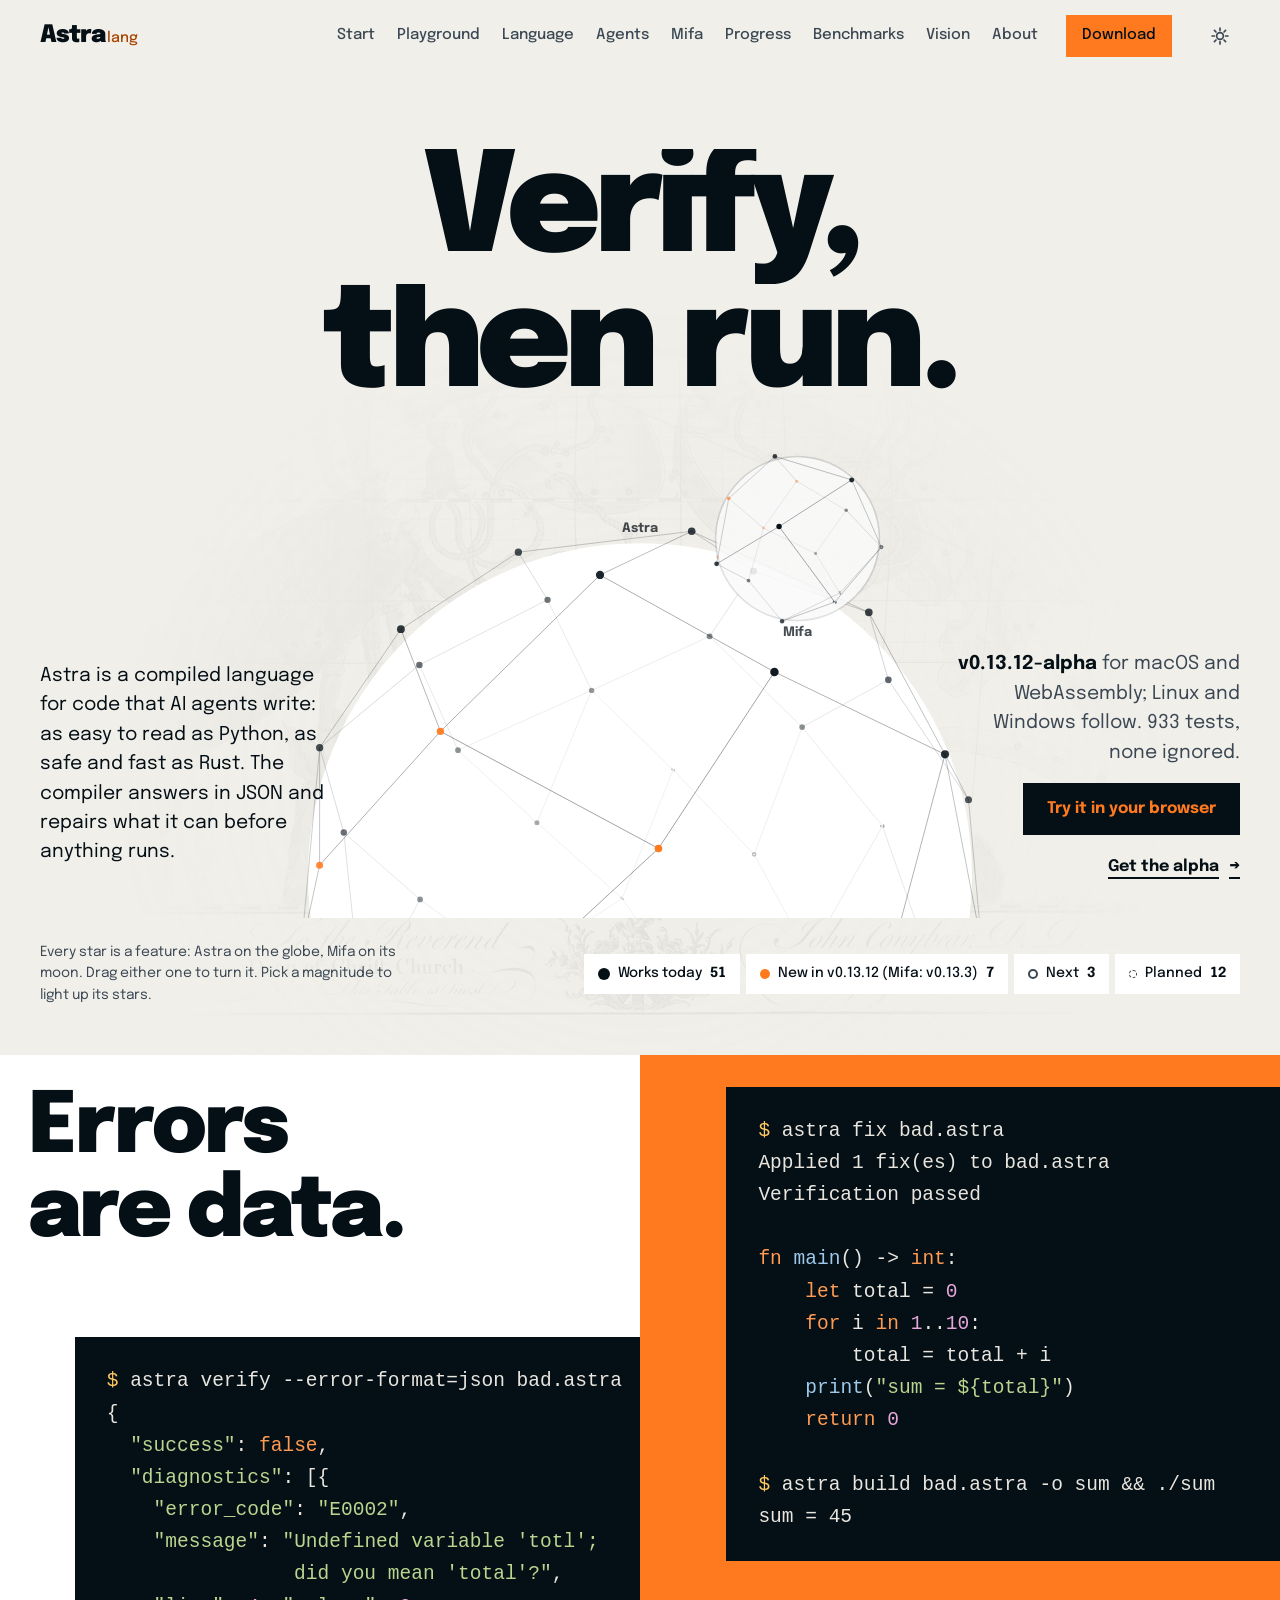
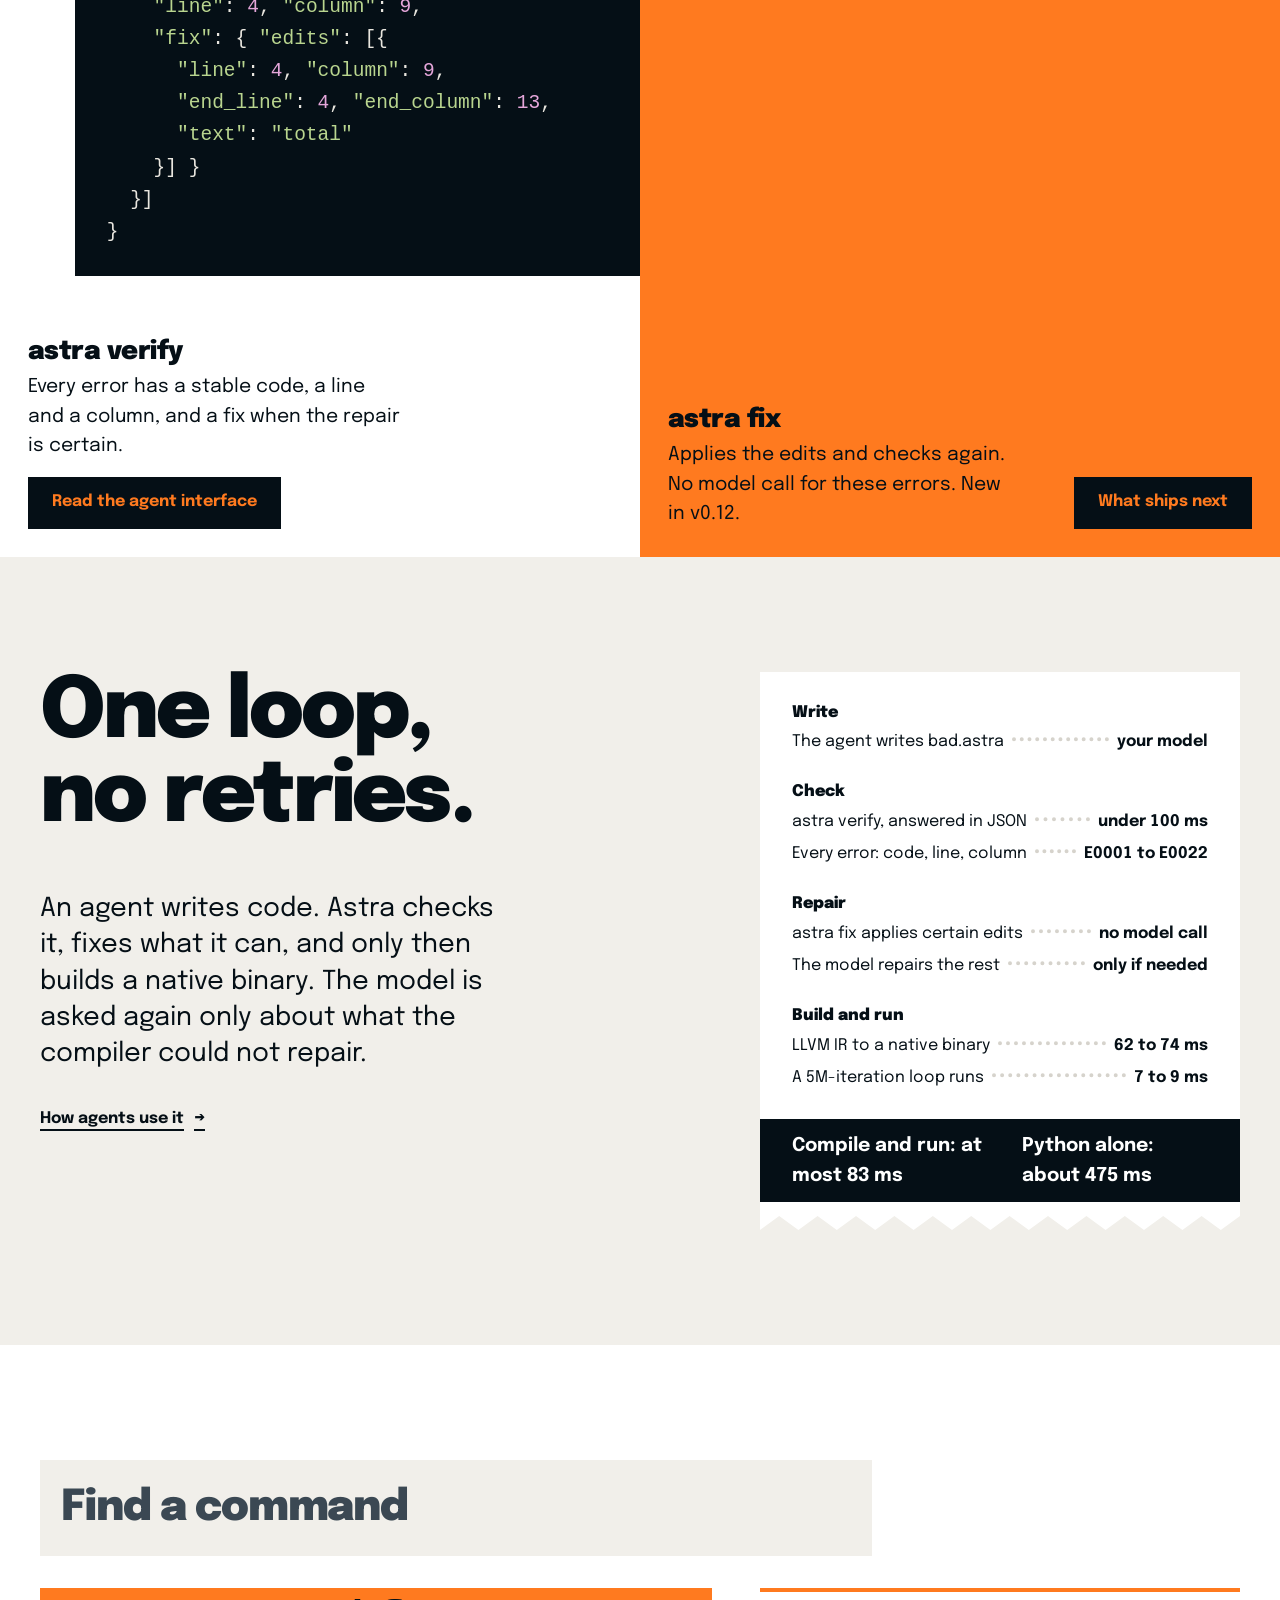
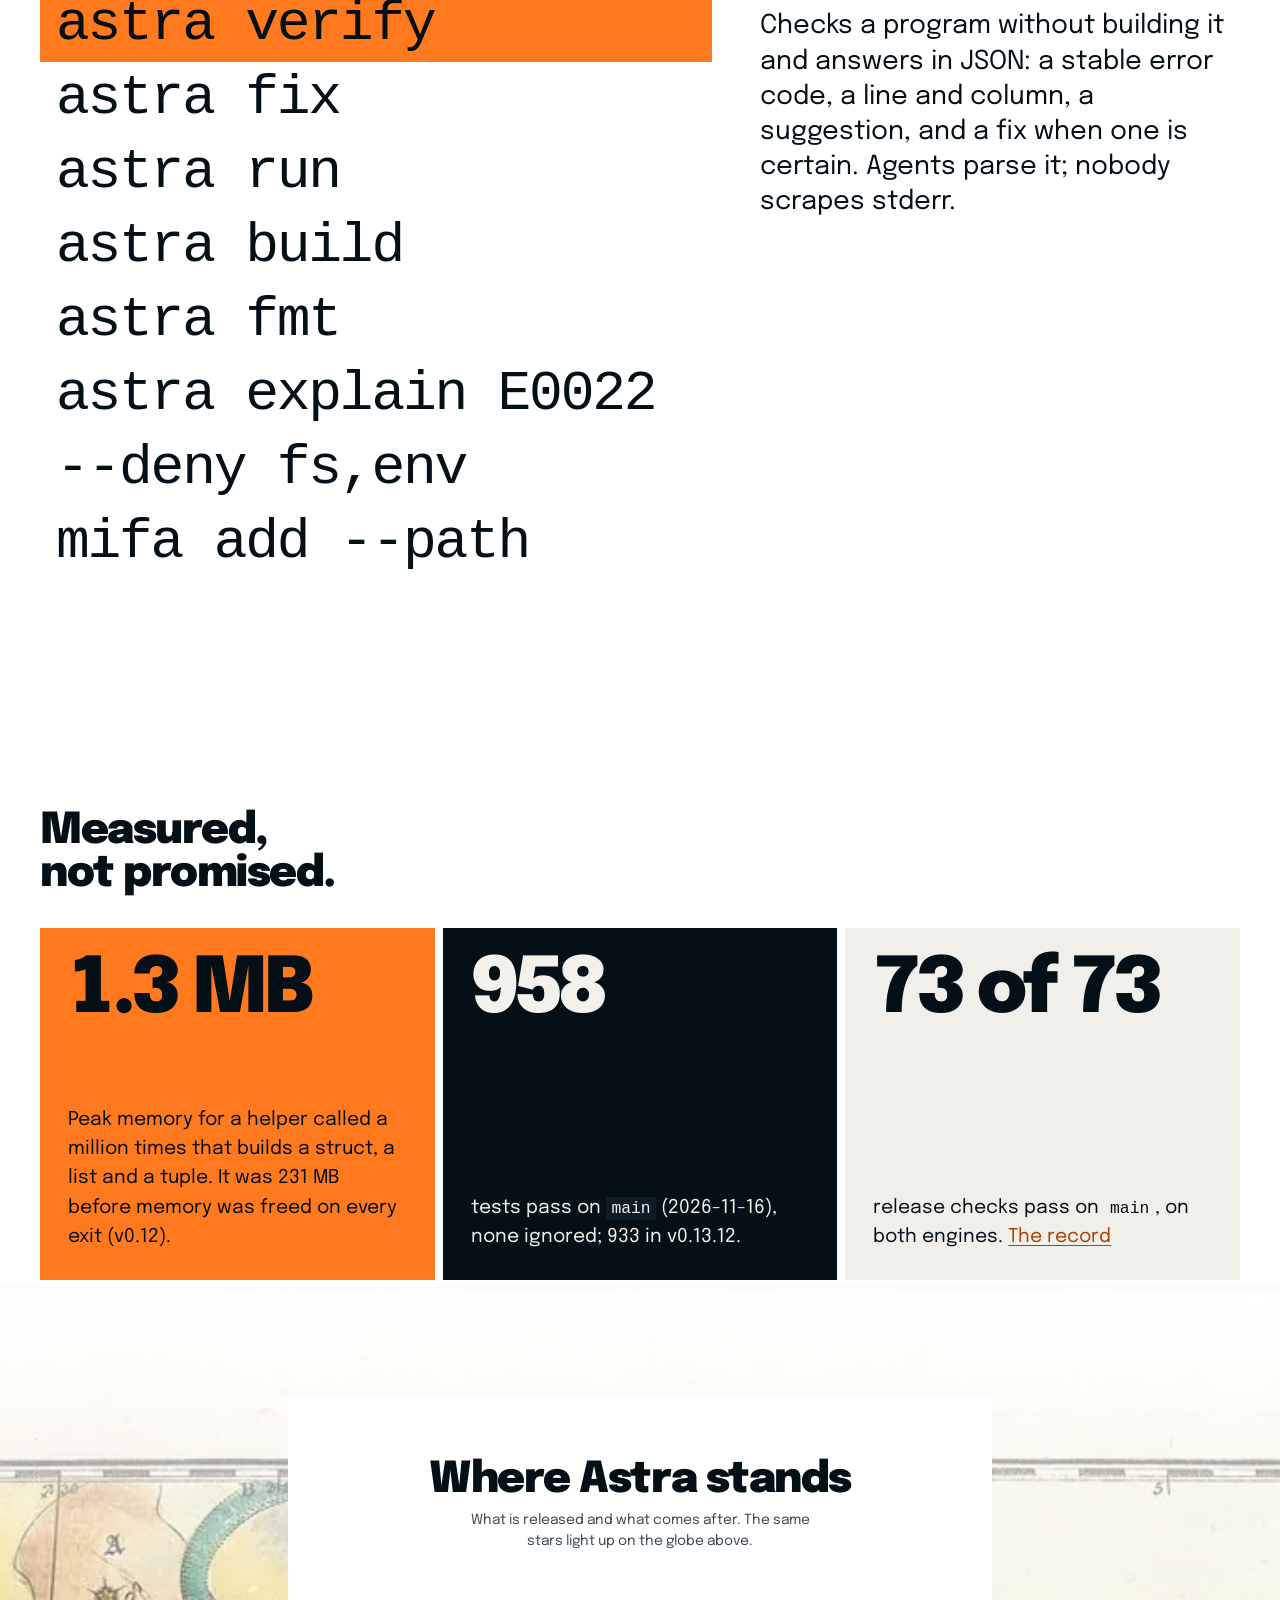
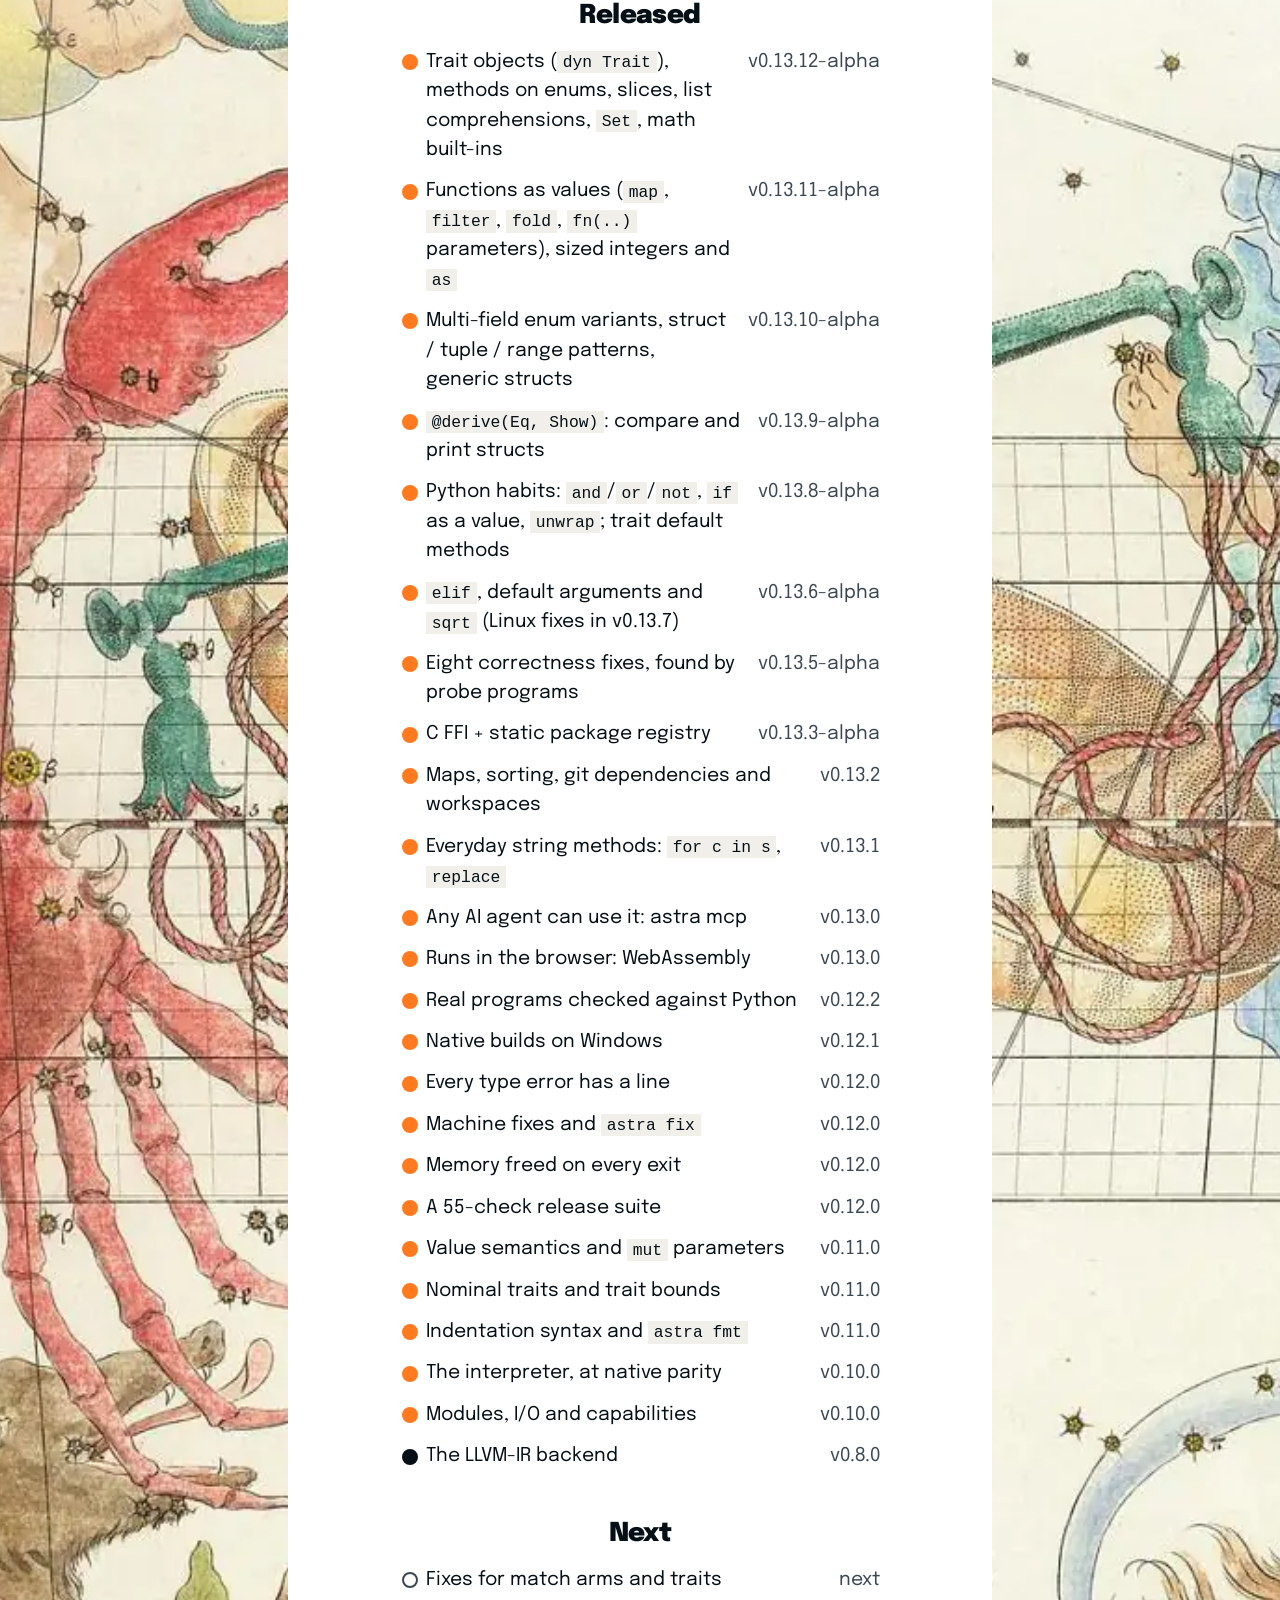
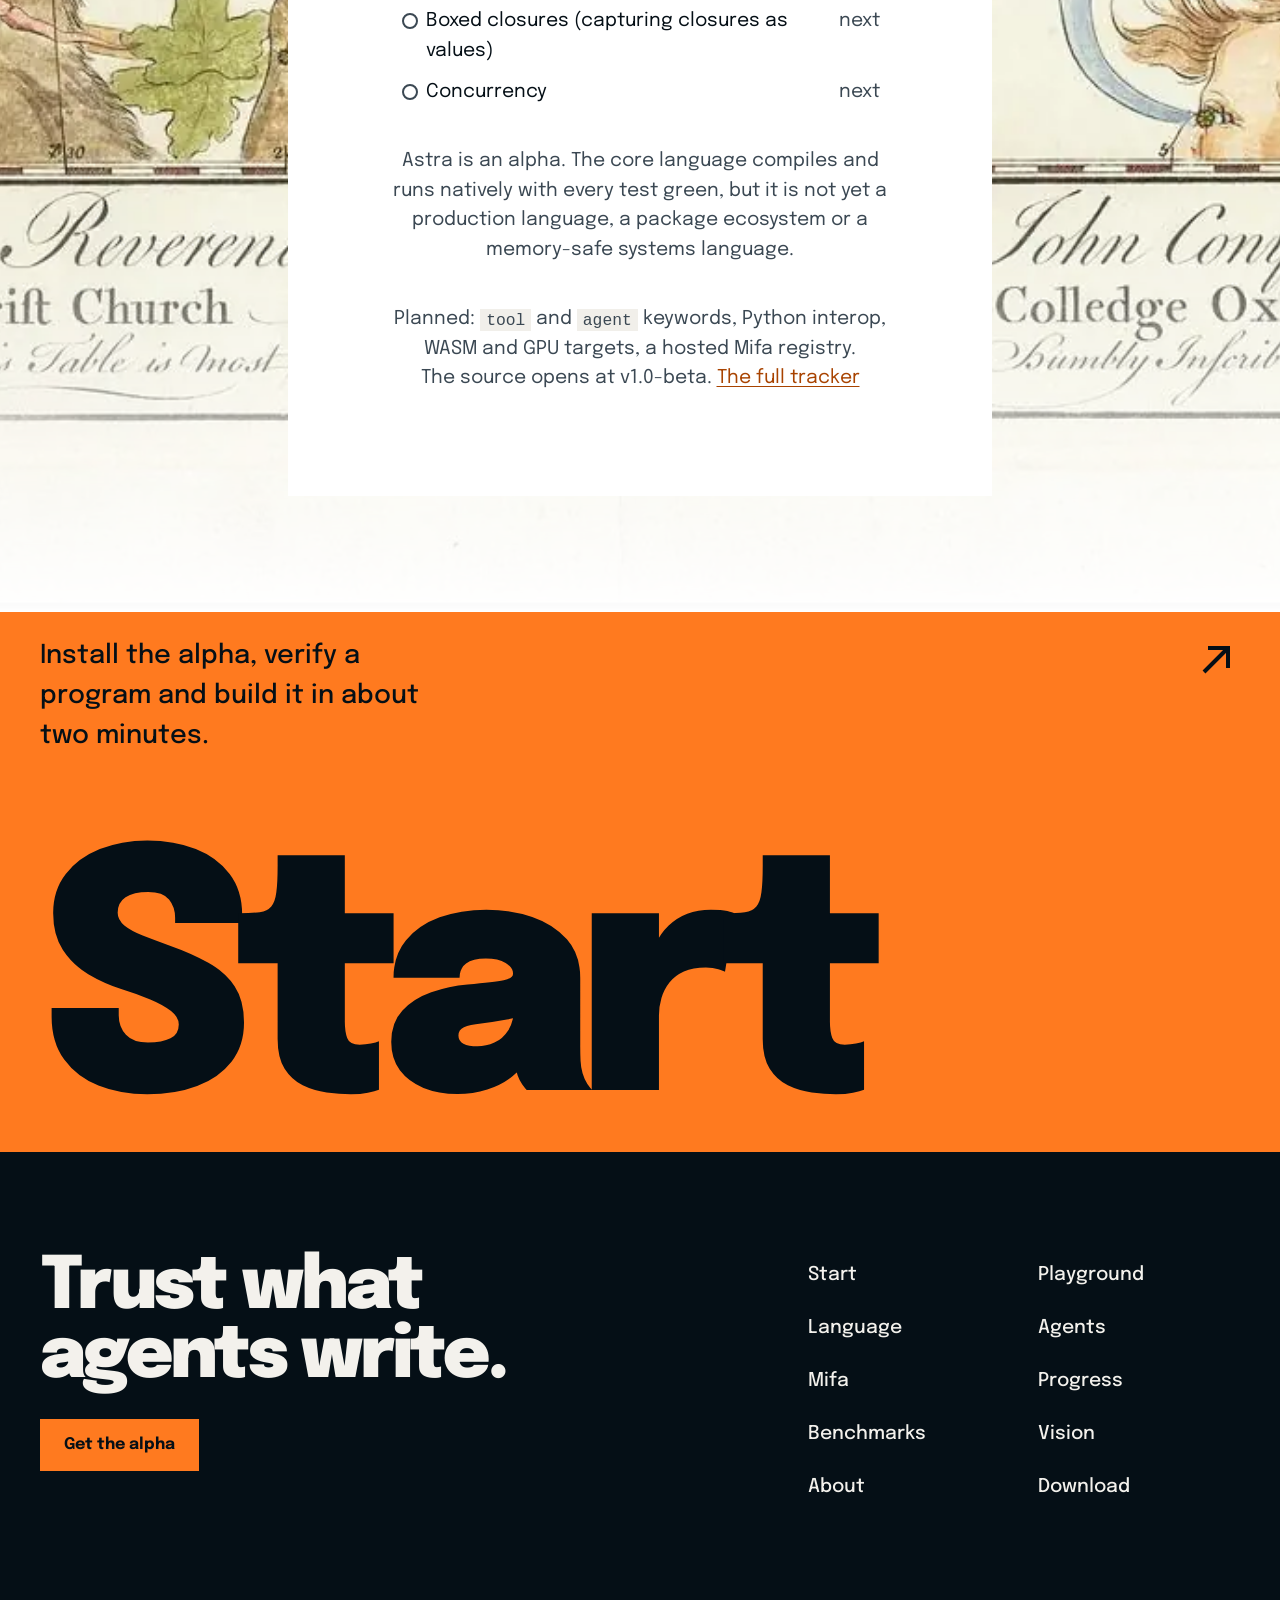
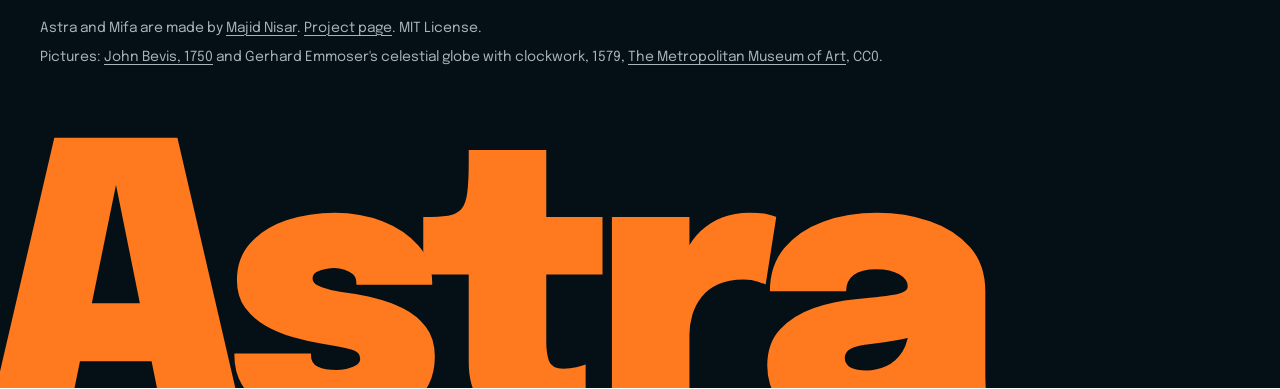
==== commit 00626fa0: "site: 958 tests on main; regression/showcase/validation counts refreshed" ====
--- a/index.html
+++ b/index.html
@@ -200,7 +200,7 @@
         <p>Peak memory for a helper called a million times that builds a struct, a list and a tuple. It was 231 MB before memory was freed on every exit (v0.12).</p>
       </div>
       <div class="tile tile-b field-night" data-reveal>
-        <p class="fig"><!-- status:main-tests -->952<!-- /status:main-tests --></p>
+        <p class="fig"><!-- status:main-tests -->958<!-- /status:main-tests --></p>
         <p>tests pass on <code>main</code> (2026-11-16), none ignored; 933 in v0.13.12.</p>
       </div>
       <div class="tile tile-c field-stone" data-reveal>
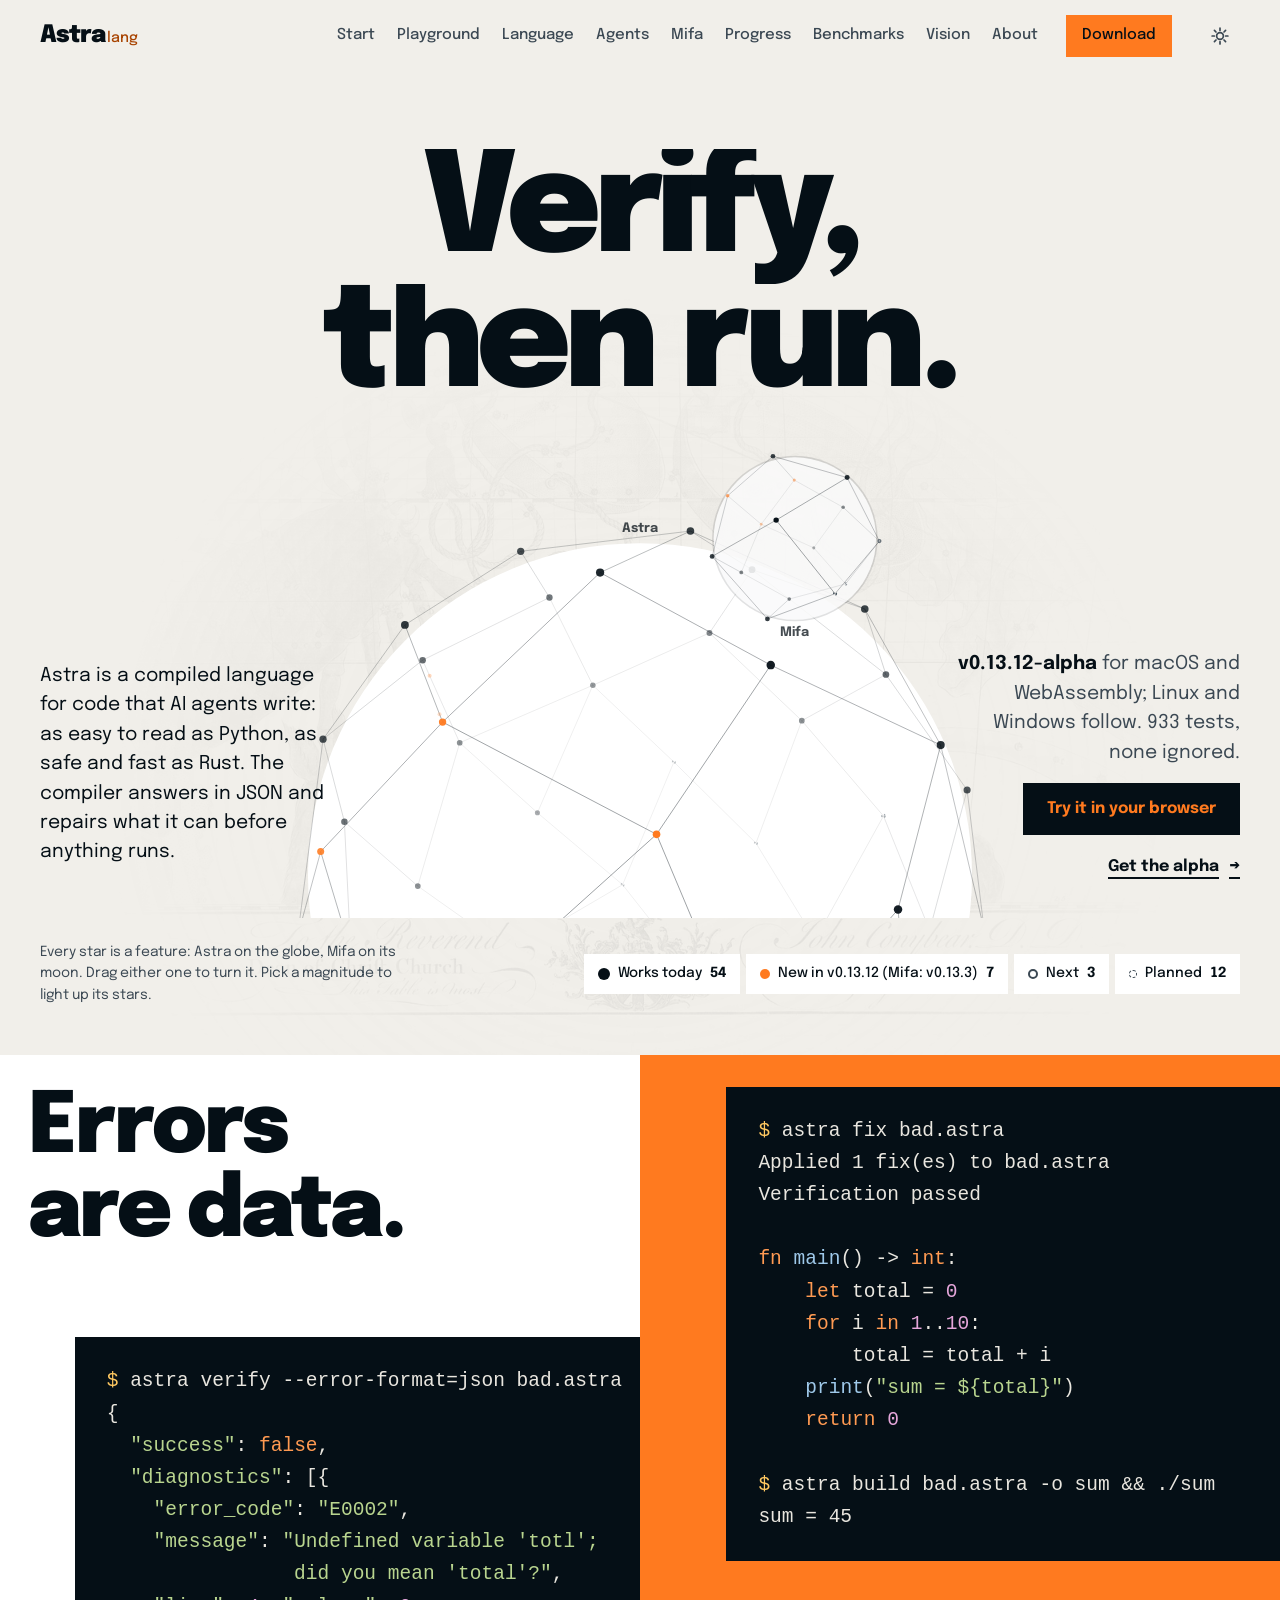
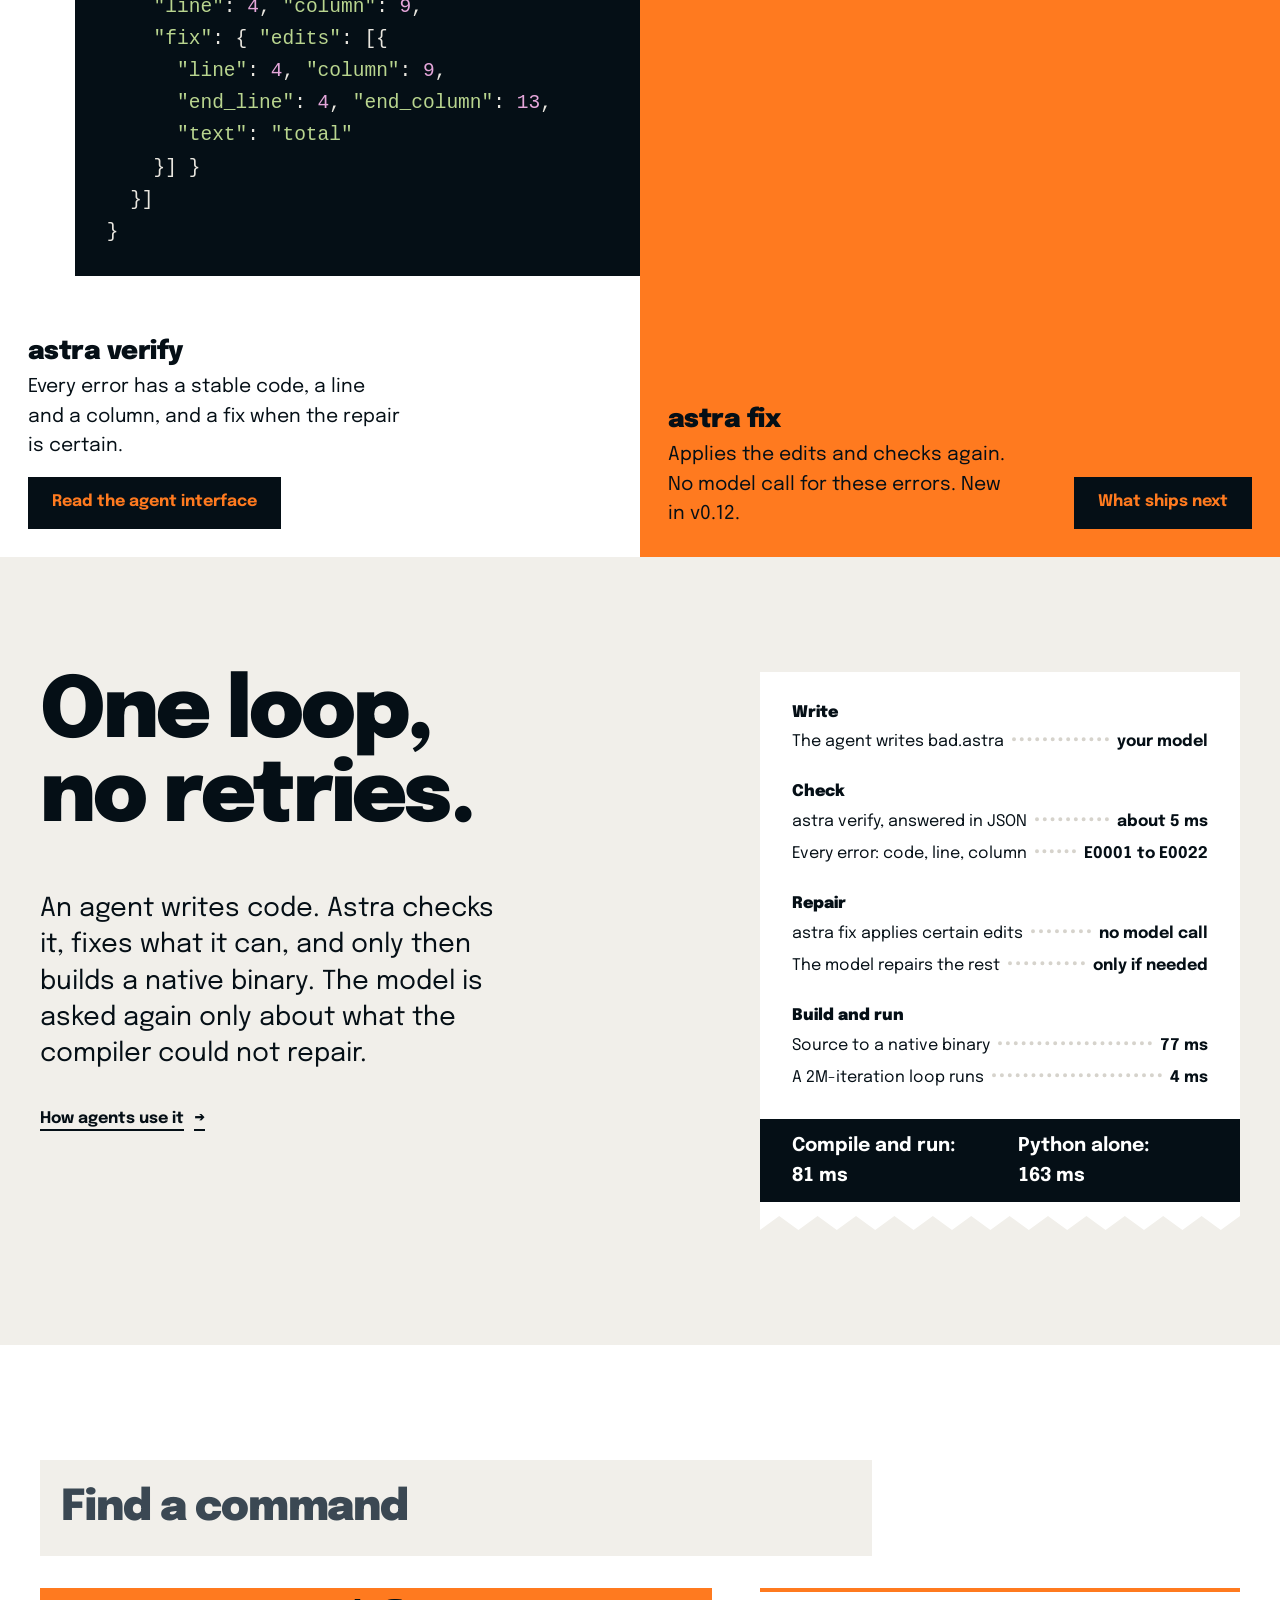
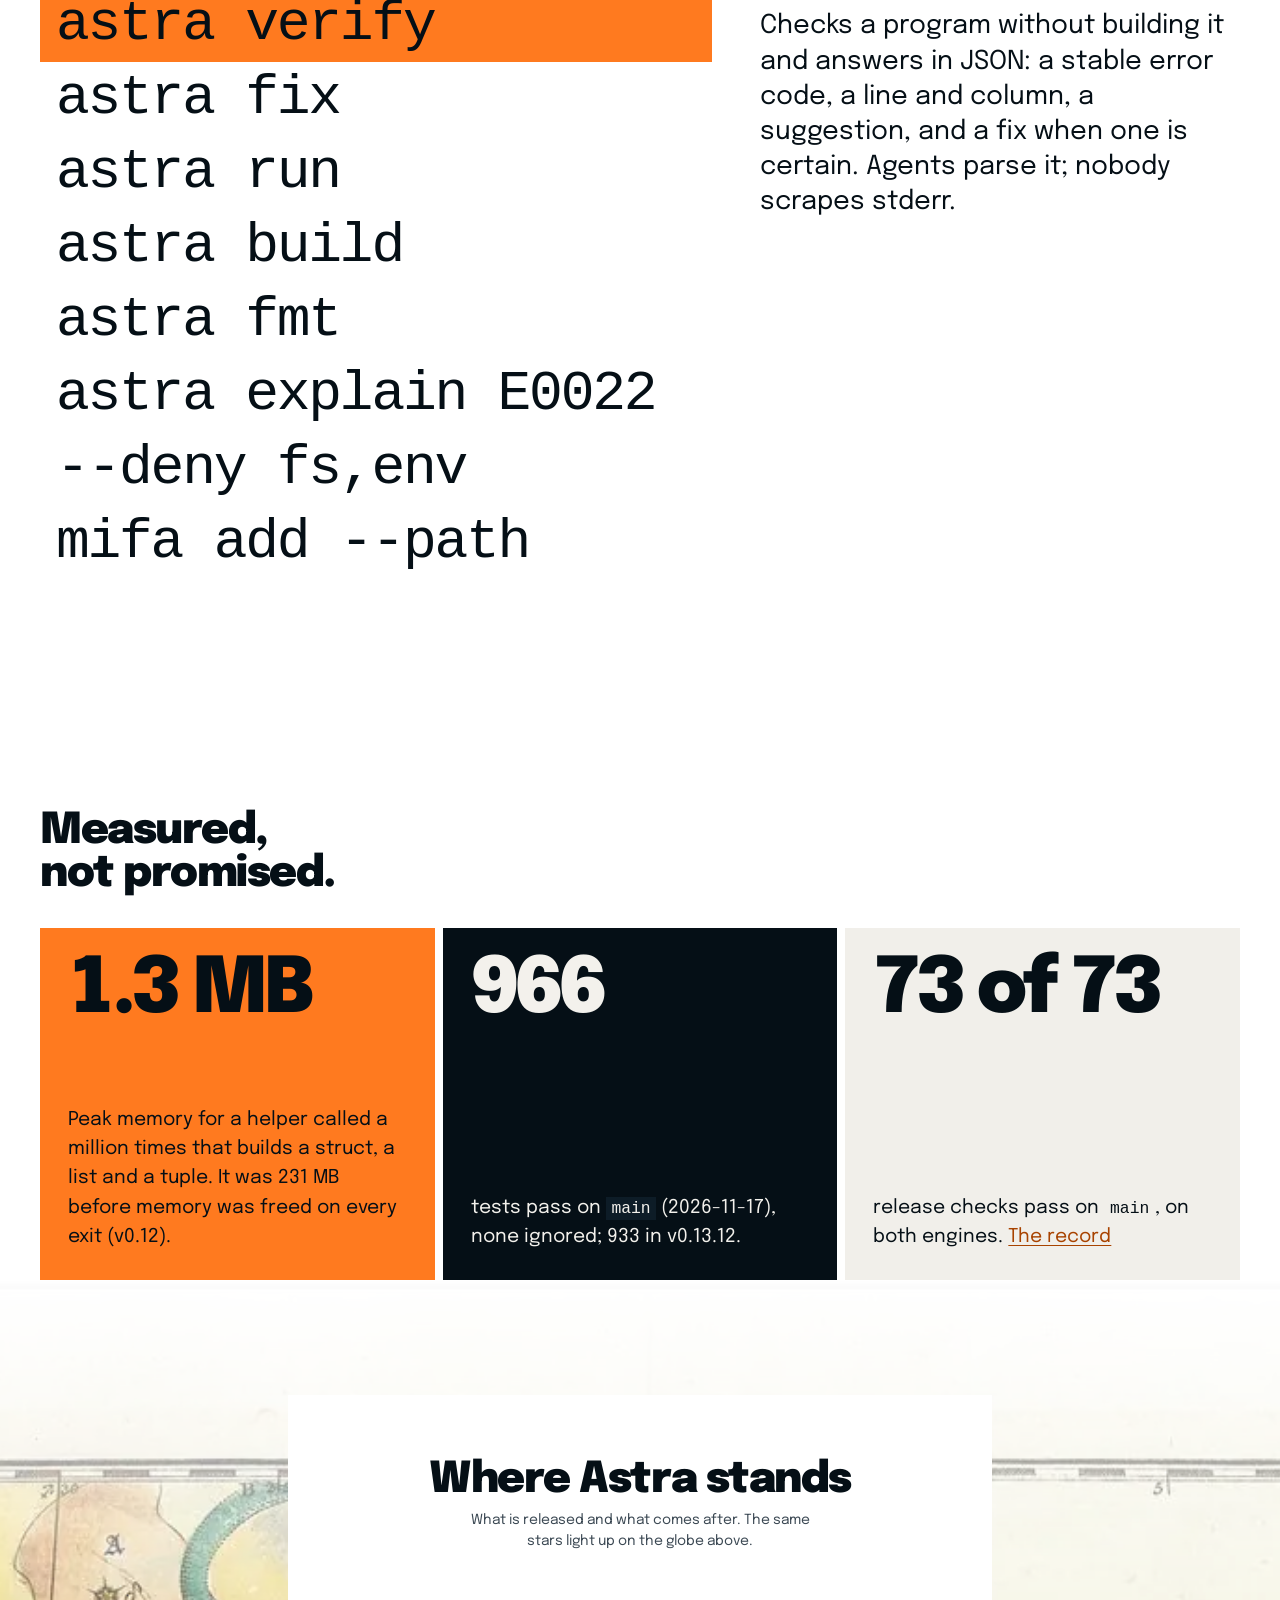
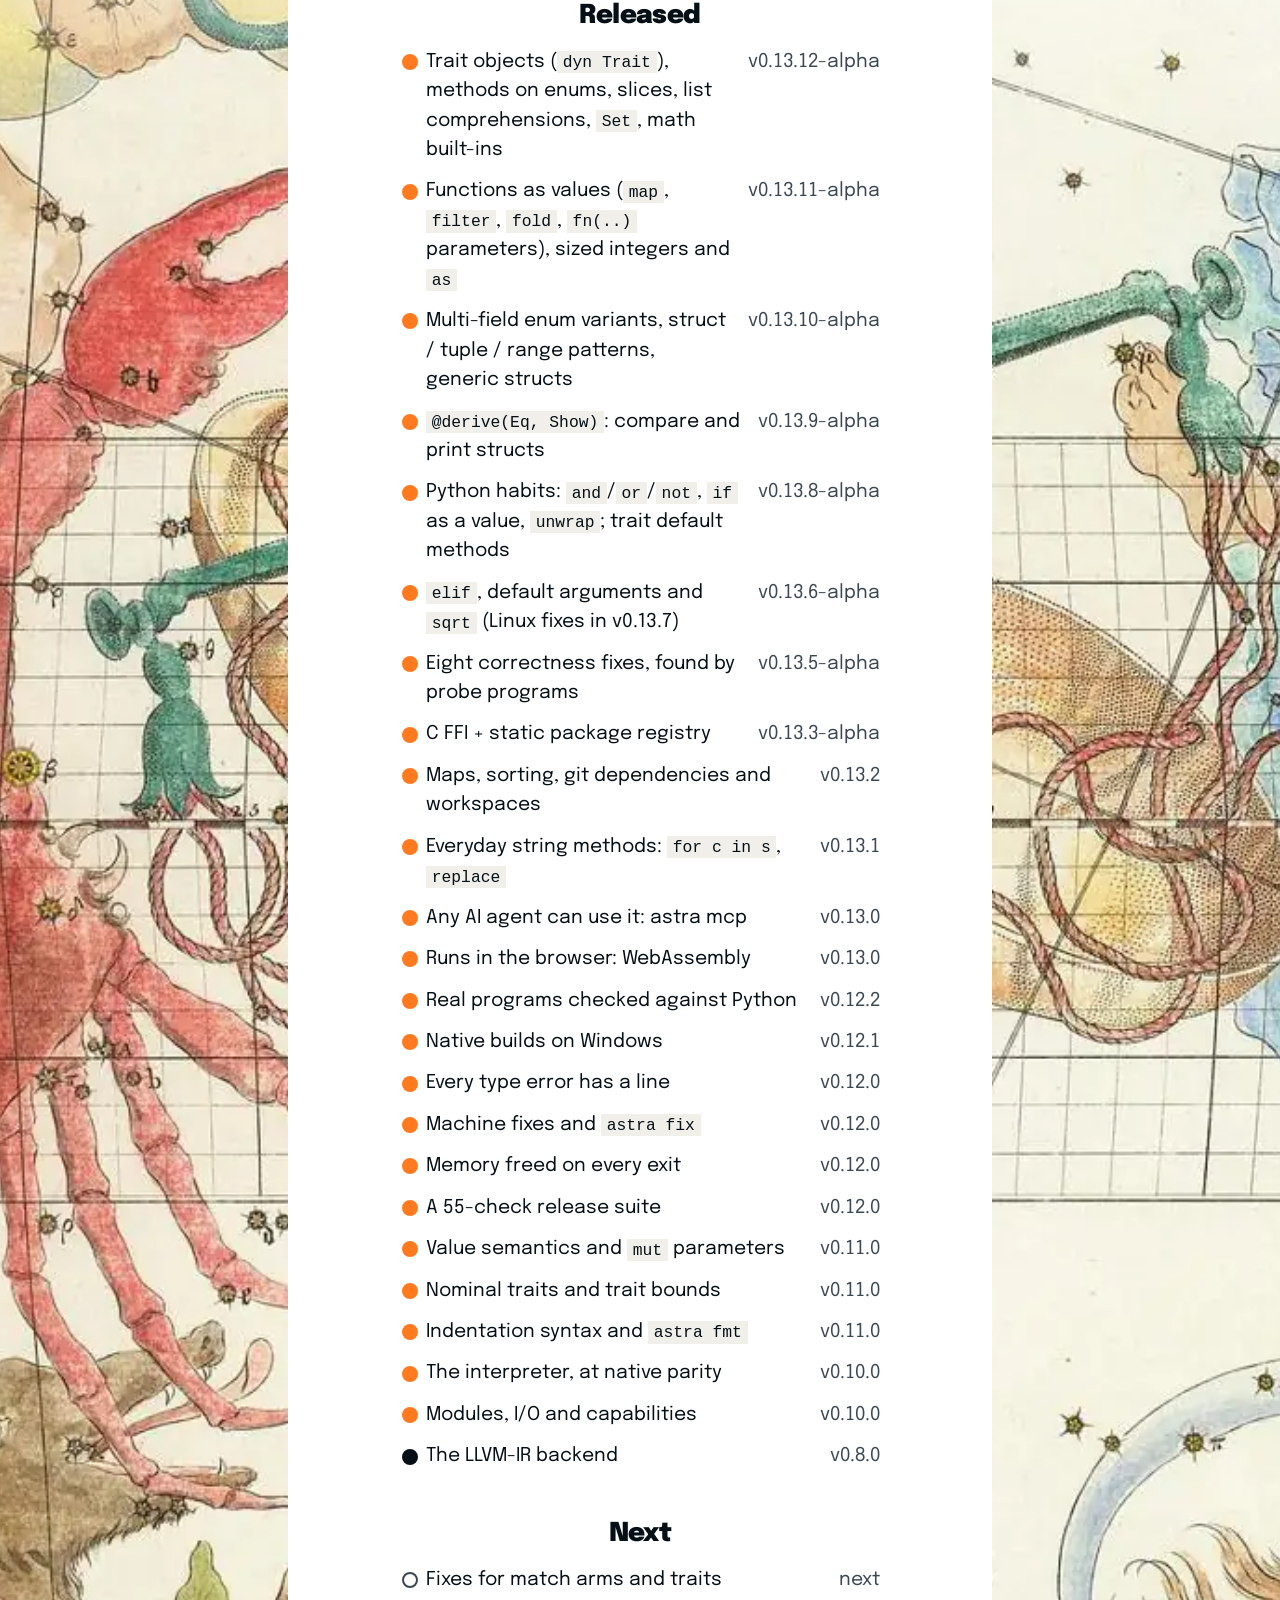
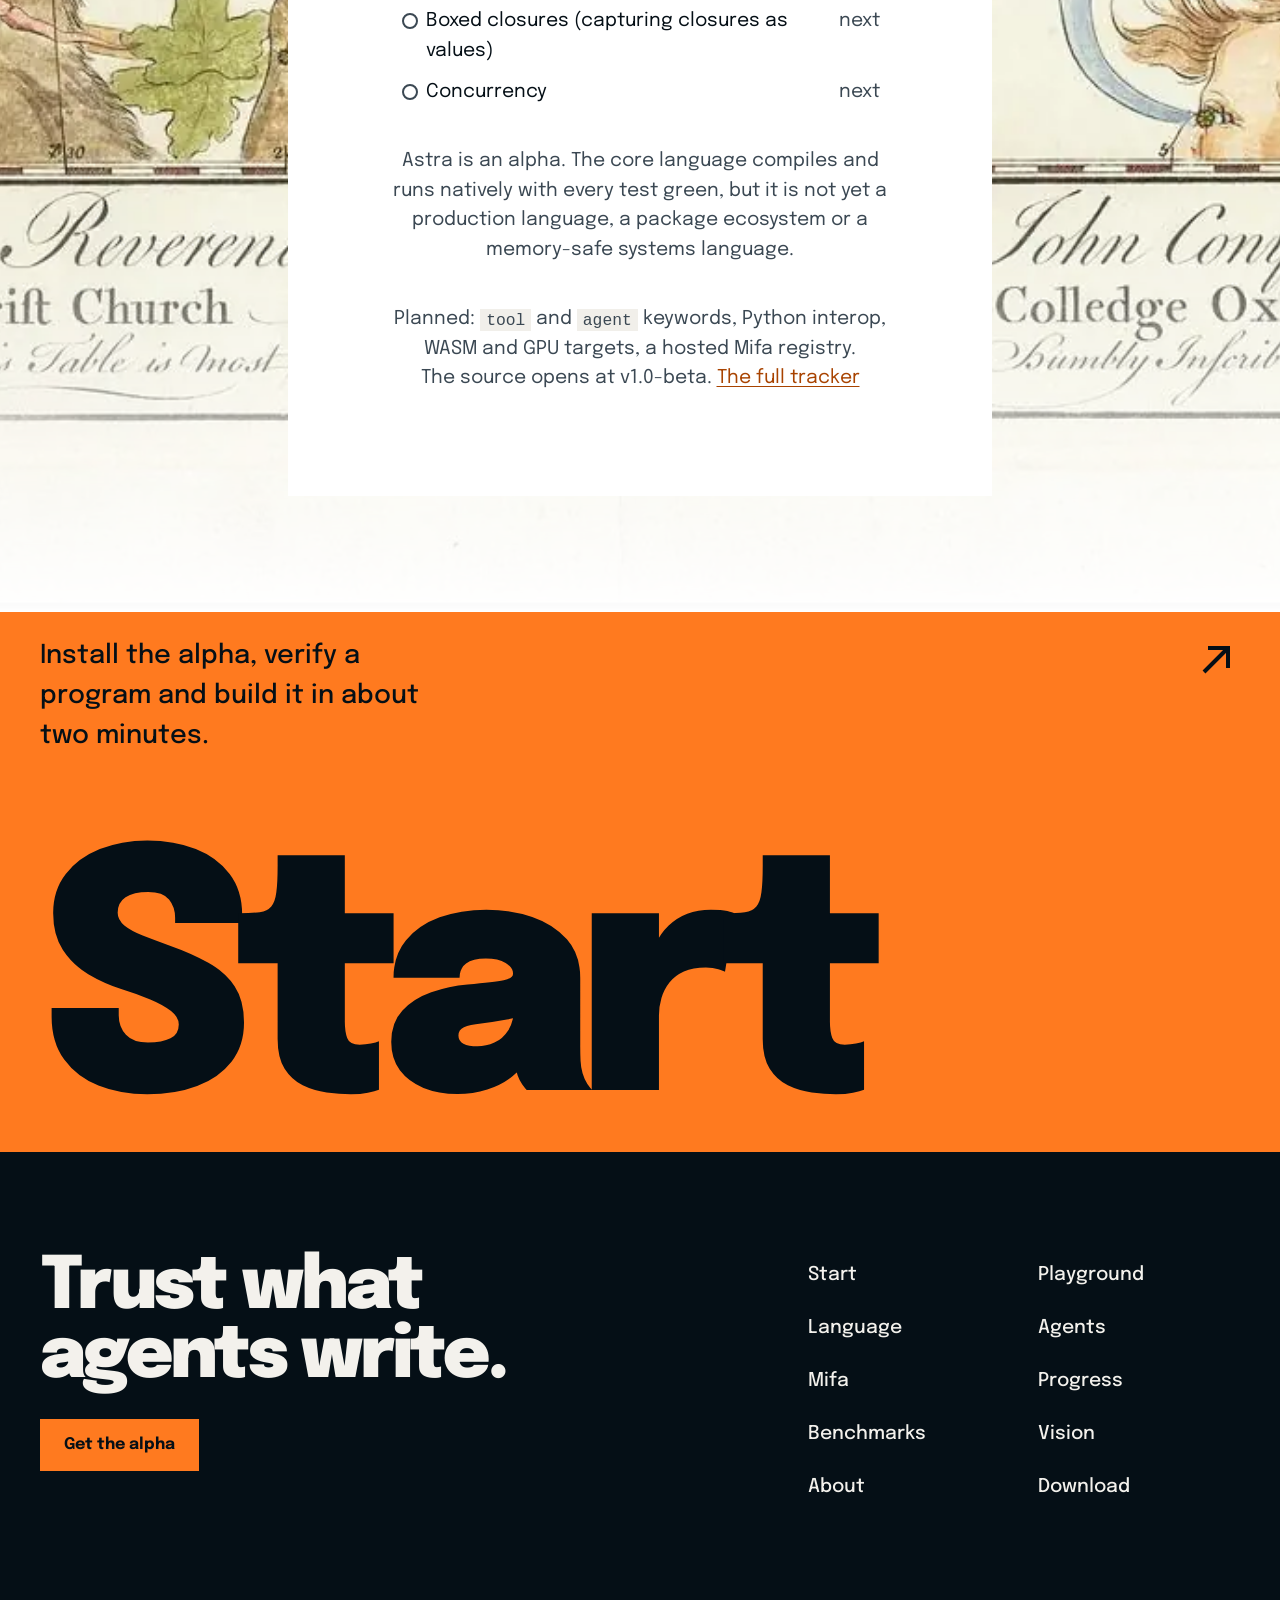
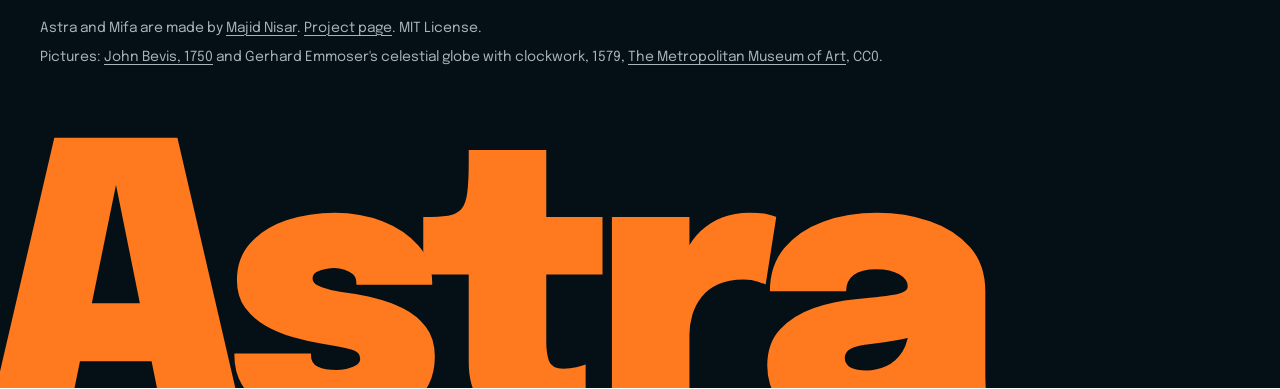
==== commit e1e243c8: "site: 966 tests on main; math, Python/Rust spellings, mifa verify; one timing set; audit fixes on ag" ====
--- a/index.html
+++ b/index.html
@@ -98,8 +98,8 @@
       <p class="orb-hint">Every star is a feature: Astra on the globe, Mifa on its moon. Drag either one to turn it. Pick a magnitude to light up its stars.</p>
       <div class="orb-keys" role="group" aria-label="Highlight a status"></div>
     </div>
-    <!-- status:orb-data:astra --><script type="application/json" class="orb-data" data-for="astra">{"statuses":[{"id":"works","name":"Works today","items":["Static types + inference","Sized integers + as","Python-style syntax","Functions + default arguments","Structs + methods","Value semantics","Enums + pattern matching","Generic functions + structs","Traits + @derive","Closures","Functions as values (map, filter, fold)","Tuples","Closures inside closures","Function values (stored, returned, called)","Result, Option and ?","try / catch","Strings + text methods","Lists + sorting","Maps","Modules","Files, args, stdin, env","Capabilities (--deny)","Calling C","Interpreter (astra run)","Native LLVM builds","WebAssembly + playground","REPL","Runtime safety checks","Automatic memory (ARC)","JSON diagnostics","astra fix","astra fmt","astra mcp for agents","async / await (native)","Sets print, compare and iterate","Slice steps (xs[::2])"]},{"id":"shipped","name":"New in v0.13.12","items":["Trait objects (dyn Trait)","Slices + list comprehensions","Sets","Math built-ins (abs, min, max, round)"]},{"id":"next","name":"Next","items":["Boxed closures (a capturing closure as a value)","Concurrency"]},{"id":"planned","name":"Planned","items":["Standard library","LSP + editor support","Agent keywords (tool / agent)","Python interop","WASM target","GPU target","Source opens at v1.0-beta"]}]}</script><!-- /status:orb-data:astra -->
-    <!-- status:orb-data:mifa --><script type="application/json" class="orb-data" data-for="mifa">{"statuses":[{"id":"works","name":"Works today","items":["Projects (init, verify, clean)","Build, run and test","Path dependencies","Git dependencies","Version solving (semver)","Workspaces","Lockfile (--locked, --offline)","JSON output for agents"]},{"id":"shipped","name":"New in v0.13.3","items":["Package registry (publish, add, yank, search)","Registry dependencies by version","Checksums pinned in astra.lock"]},{"id":"next","name":"Next","items":["Project-wide verify"]},{"id":"planned","name":"Planned","items":["Hosted registry","Package signing"]}]}</script><!-- /status:orb-data:mifa -->
+    <!-- status:orb-data:astra --><script type="application/json" class="orb-data" data-for="astra">{"statuses":[{"id":"works","name":"Works today","items":["Static types + inference","Sized integers + as","Python-style syntax","Functions + default arguments","Structs + methods","Value semantics","Enums + pattern matching","Generic functions + structs","Traits + @derive","Closures","Functions as values (map, filter, fold)","Tuples","Closures inside closures (on main)","Function values: stored, returned, called (on main)","Result, Option and ?","try / catch","Strings + text methods","Lists + sorting","Maps","Modules","Files, args, stdin, env","Capabilities (--deny)","Calling C","Interpreter (astra run)","Native LLVM builds","WebAssembly + playground","REPL","Runtime safety checks","Automatic memory (ARC)","JSON diagnostics","astra fix","astra fmt","astra mcp for agents","async / await (native)","Sets print, compare and iterate (on main)","Slice steps, xs[::2] (on main)","Python spellings: len, in, upper, items, loop (on main)","Math library: sin, log, pow, PI (on main)"]},{"id":"shipped","name":"New in v0.13.12","items":["Trait objects (dyn Trait)","Slices + list comprehensions","Sets","Math built-ins (abs, min, max, round)"]},{"id":"next","name":"Next","items":["Boxed closures (a capturing closure as a value)","Concurrency"]},{"id":"planned","name":"Planned","items":["Standard library","LSP + editor support","Agent keywords (tool / agent)","Python interop","WASM target","GPU target","Source opens at v1.0-beta"]}]}</script><!-- /status:orb-data:astra -->
+    <!-- status:orb-data:mifa --><script type="application/json" class="orb-data" data-for="mifa">{"statuses":[{"id":"works","name":"Works today","items":["Projects (init, verify, clean)","Build, run and test","Path dependencies","Git dependencies","Version solving (semver)","Workspaces","Lockfile (--locked, --offline)","JSON output for agents","verify type-checks the project (on main)"]},{"id":"shipped","name":"New in v0.13.3","items":["Package registry (publish, add, yank, search)","Registry dependencies by version","Checksums pinned in astra.lock"]},{"id":"next","name":"Next","items":["Cargo habits: check, new, remove"]},{"id":"planned","name":"Planned","items":["Hosted registry","Package signing"]}]}</script><!-- /status:orb-data:mifa -->
   </section>
 
   <section class="split" aria-labelledby="s-errors">
@@ -161,15 +161,15 @@
         <h3>Write</h3>
         <p class="slip-row"><span>The agent writes bad.astra</span><span class="lead"></span><b>your model</b></p>
         <h3>Check</h3>
-        <p class="slip-row"><span>astra verify, answered in JSON</span><span class="lead"></span><b>under 100 ms</b></p>
+        <p class="slip-row"><span>astra verify, answered in JSON</span><span class="lead"></span><b>about 5 ms</b></p>
         <p class="slip-row"><span>Every error: code, line, column</span><span class="lead"></span><b>E0001 to E0022</b></p>
         <h3>Repair</h3>
         <p class="slip-row"><span>astra fix applies certain edits</span><span class="lead"></span><b>no model call</b></p>
         <p class="slip-row"><span>The model repairs the rest</span><span class="lead"></span><b>only if needed</b></p>
         <h3>Build and run</h3>
-        <p class="slip-row"><span>LLVM IR to a native binary</span><span class="lead"></span><b>62 to 74 ms</b></p>
-        <p class="slip-row"><span>A 5M-iteration loop runs</span><span class="lead"></span><b>7 to 9 ms</b></p>
-        <p class="slip-total"><span>Compile and run: at most 83 ms</span><span>Python alone: about 475 ms</span></p>
+        <p class="slip-row"><span>Source to a native binary</span><span class="lead"></span><b>77 ms</b></p>
+        <p class="slip-row"><span>A 2M-iteration loop runs</span><span class="lead"></span><b>4 ms</b></p>
+        <p class="slip-total"><span>Compile and run: 81 ms</span><span>Python alone: 163 ms</span></p>
       </div>
     </div>
   </section>
@@ -200,8 +200,8 @@
         <p>Peak memory for a helper called a million times that builds a struct, a list and a tuple. It was 231 MB before memory was freed on every exit (v0.12).</p>
       </div>
       <div class="tile tile-b field-night" data-reveal>
-        <p class="fig"><!-- status:main-tests -->958<!-- /status:main-tests --></p>
-        <p>tests pass on <code>main</code> (2026-11-16), none ignored; 933 in v0.13.12.</p>
+        <p class="fig"><!-- status:main-tests -->966<!-- /status:main-tests --></p>
+        <p>tests pass on <code>main</code> (2026-11-17), none ignored; 933 in v0.13.12.</p>
       </div>
       <div class="tile tile-c field-stone" data-reveal>
         <p class="fig"><!-- status:release-checks -->73 of 73<!-- /status:release-checks --></p>
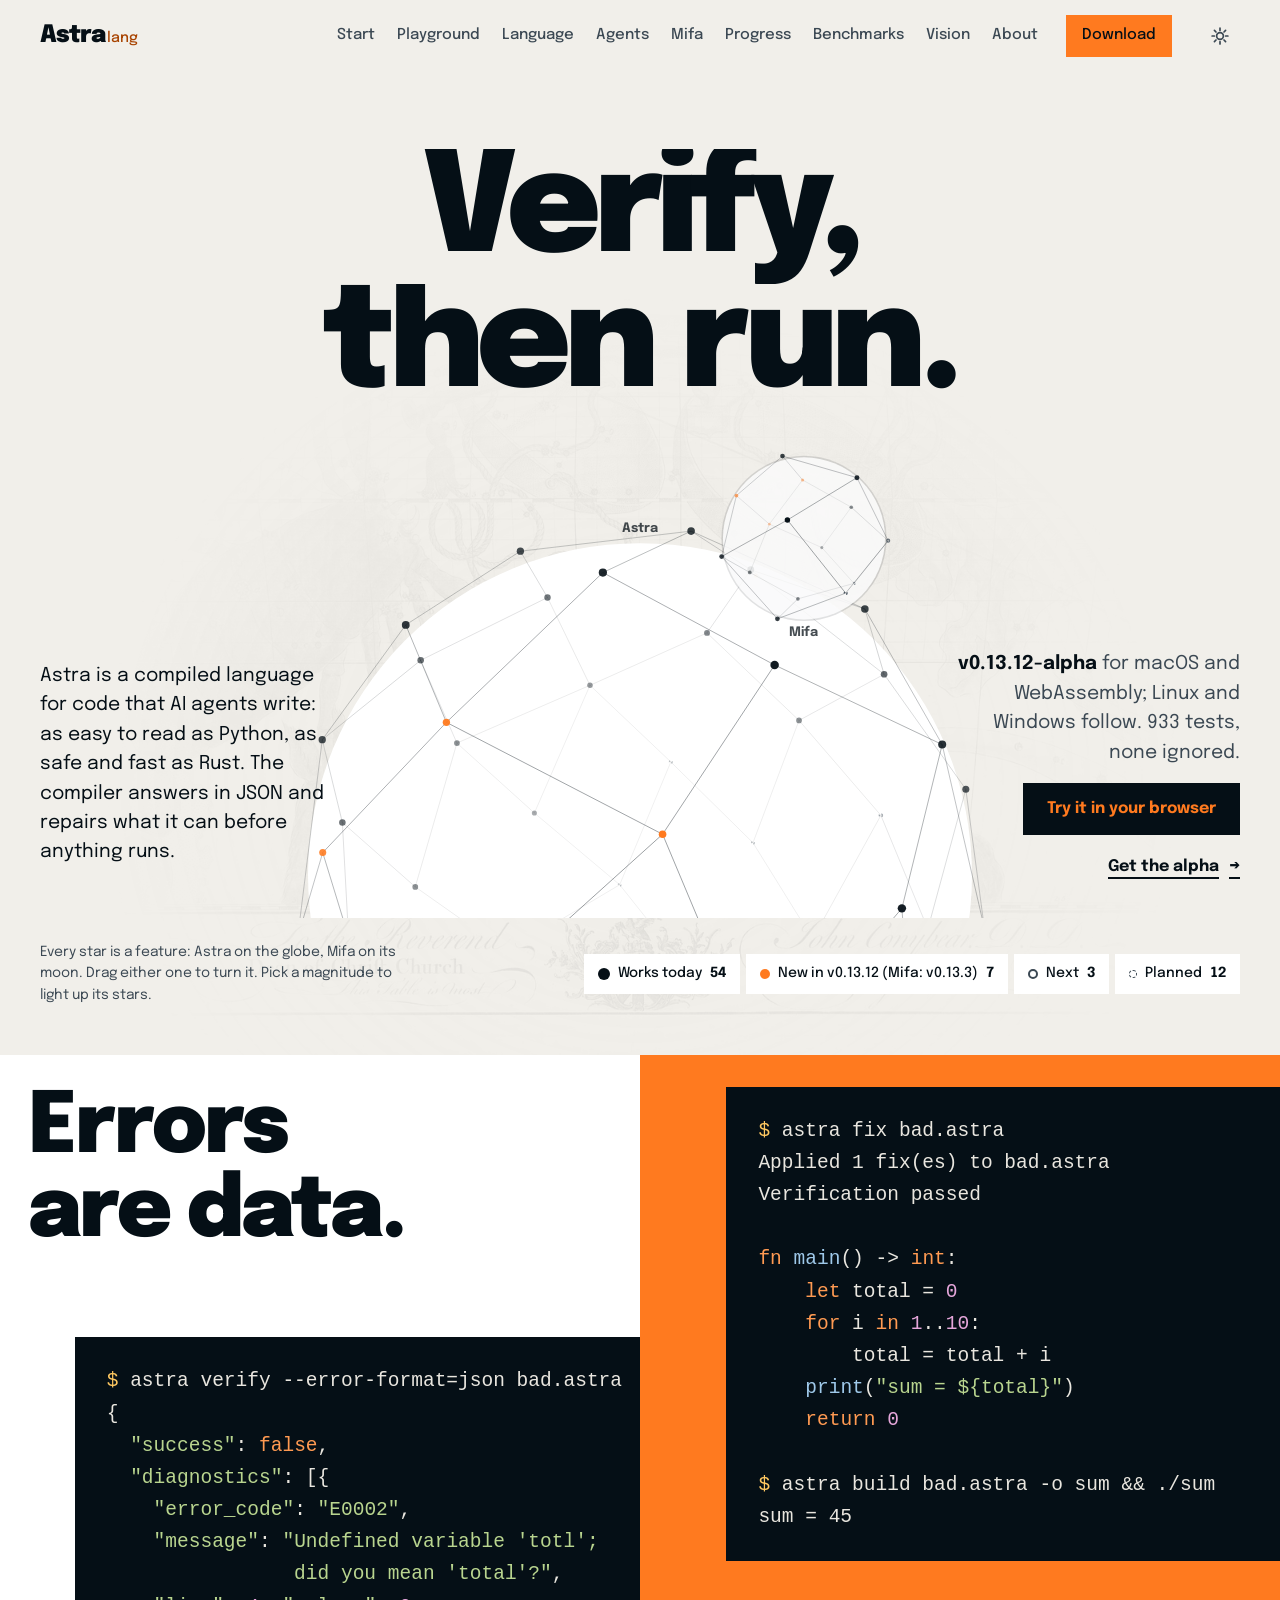
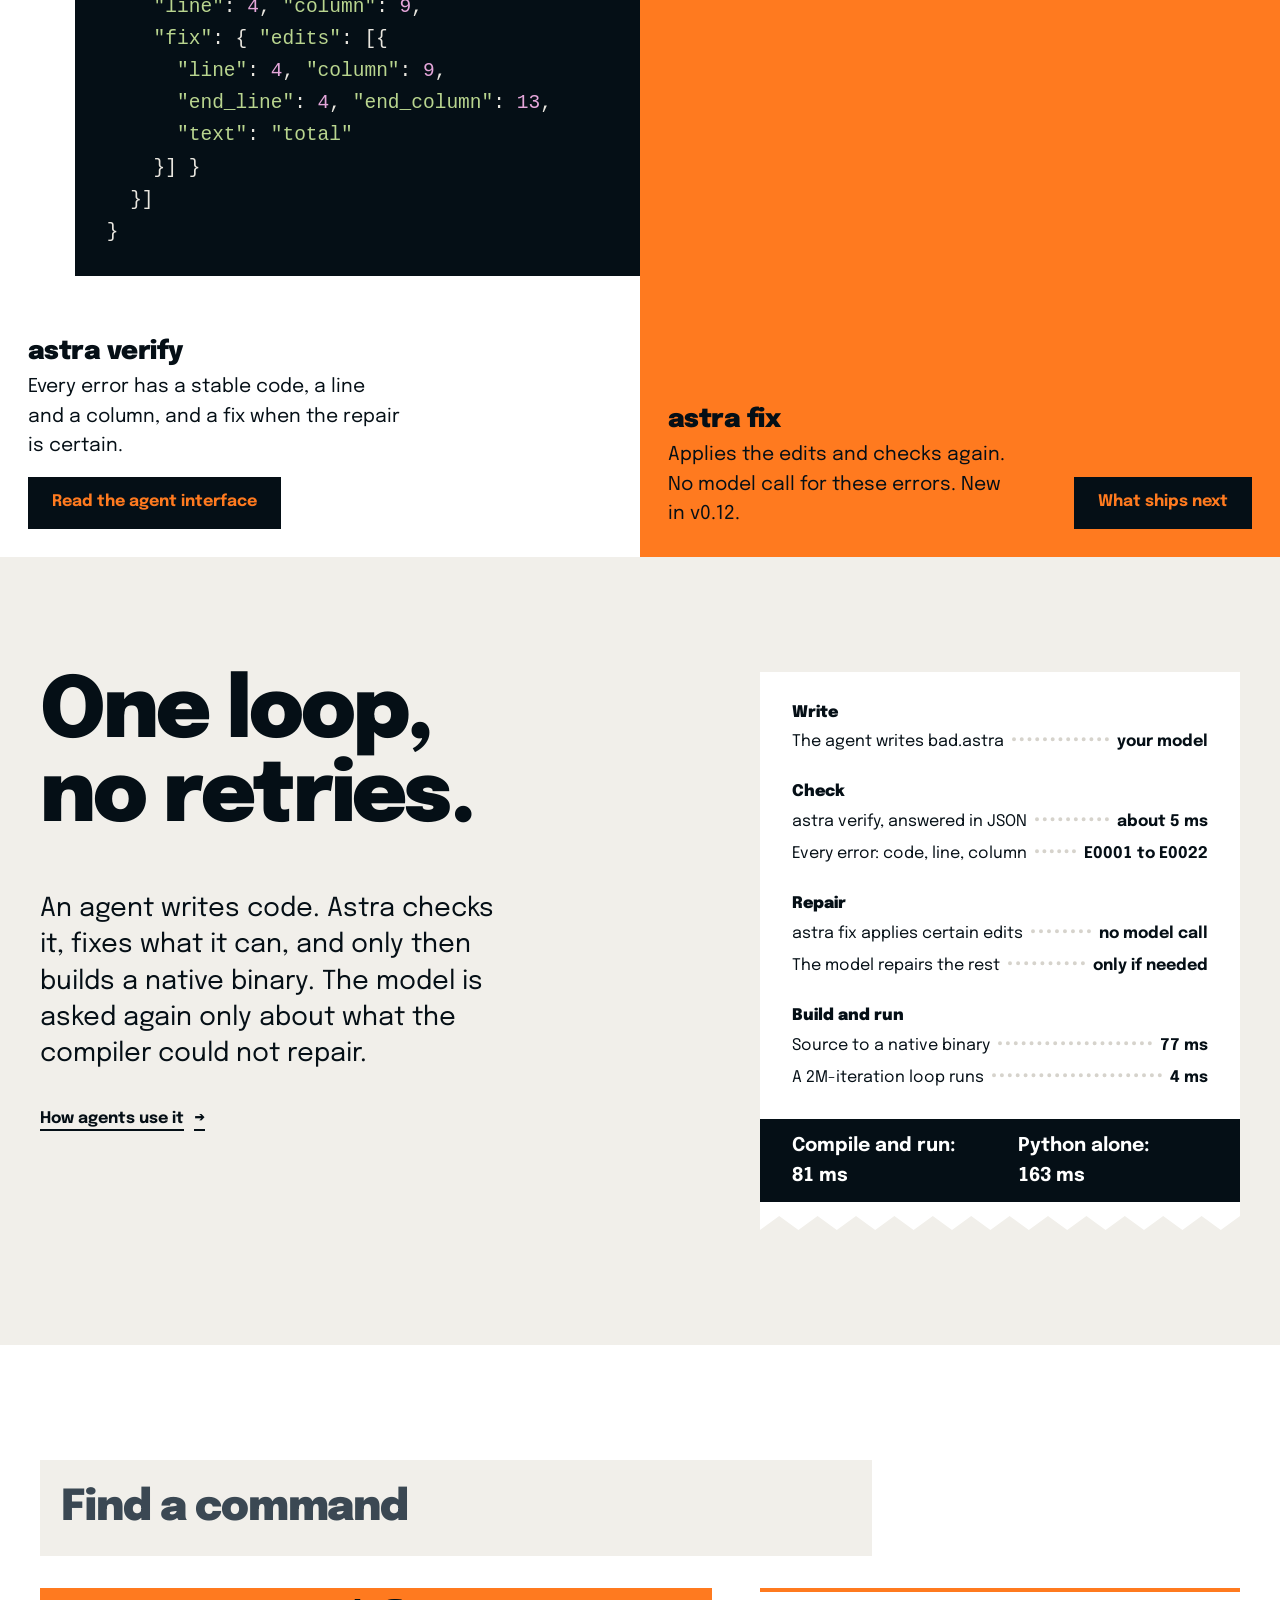
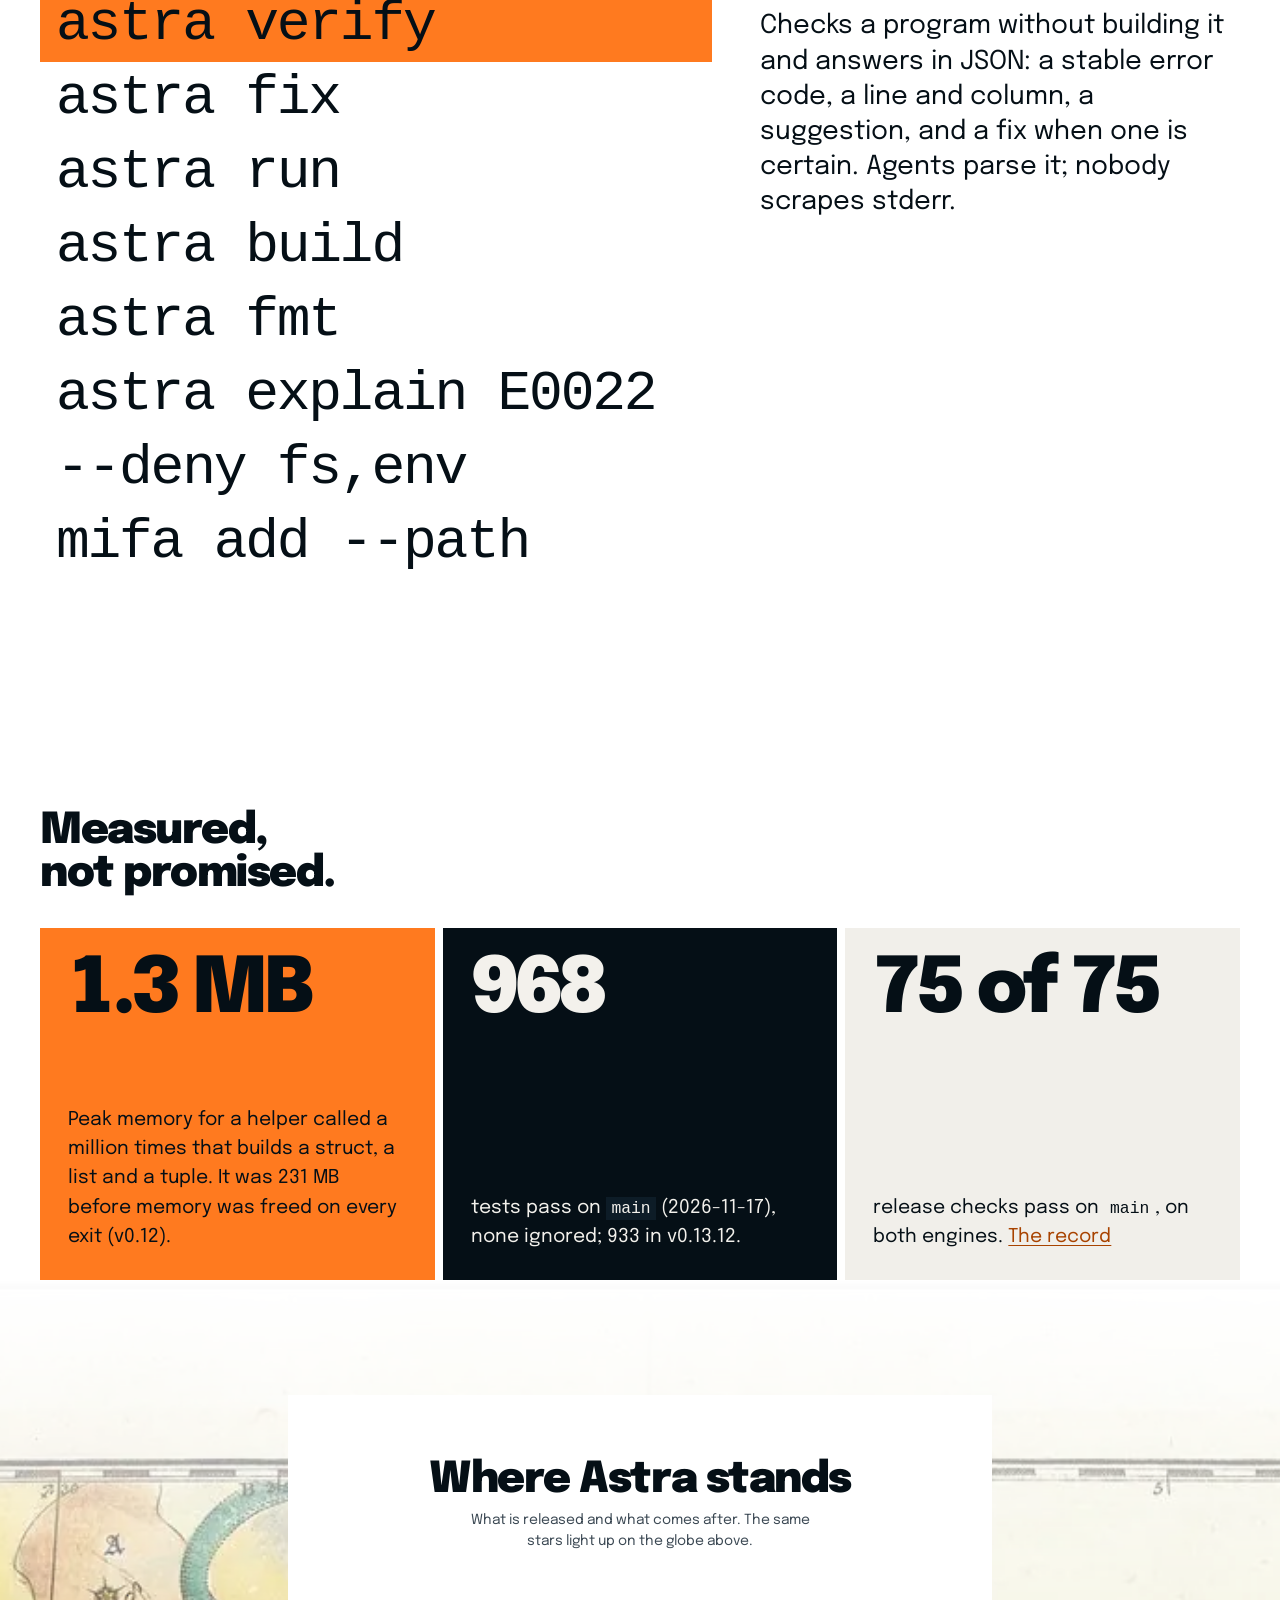
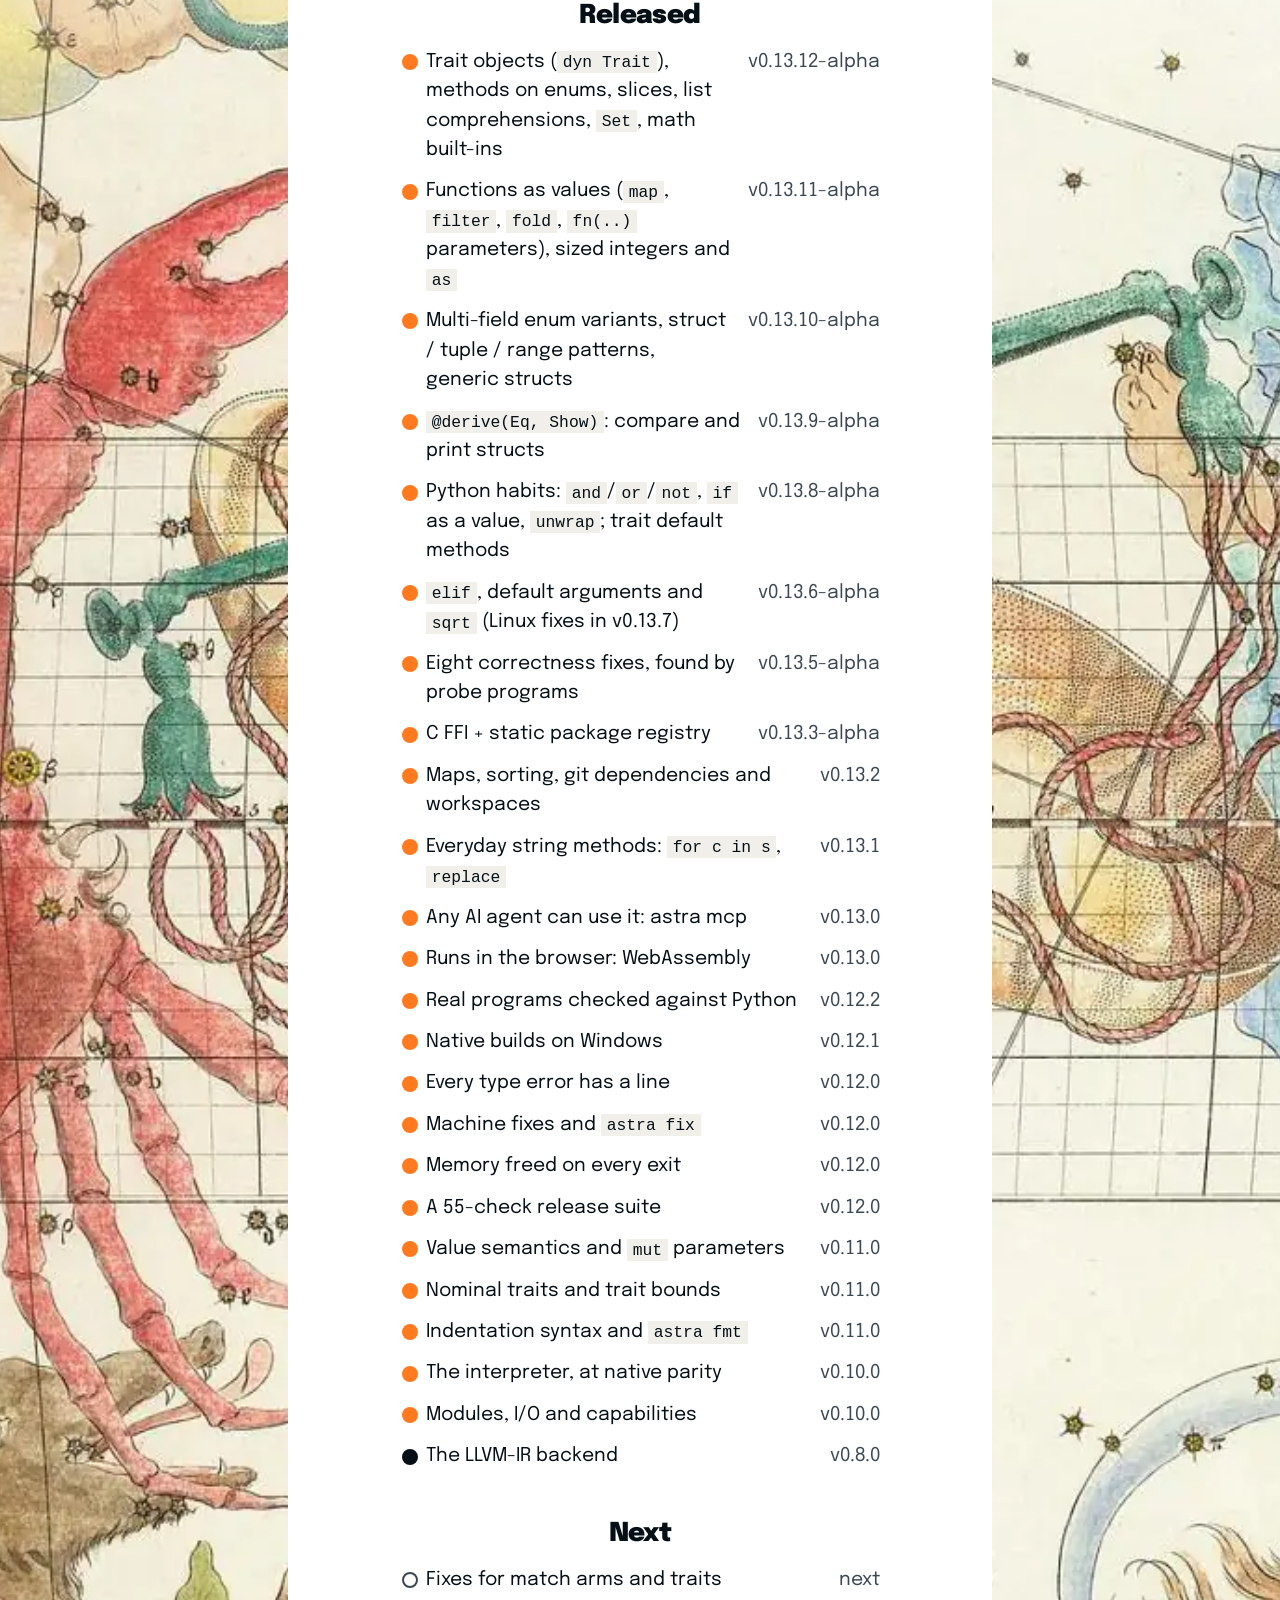
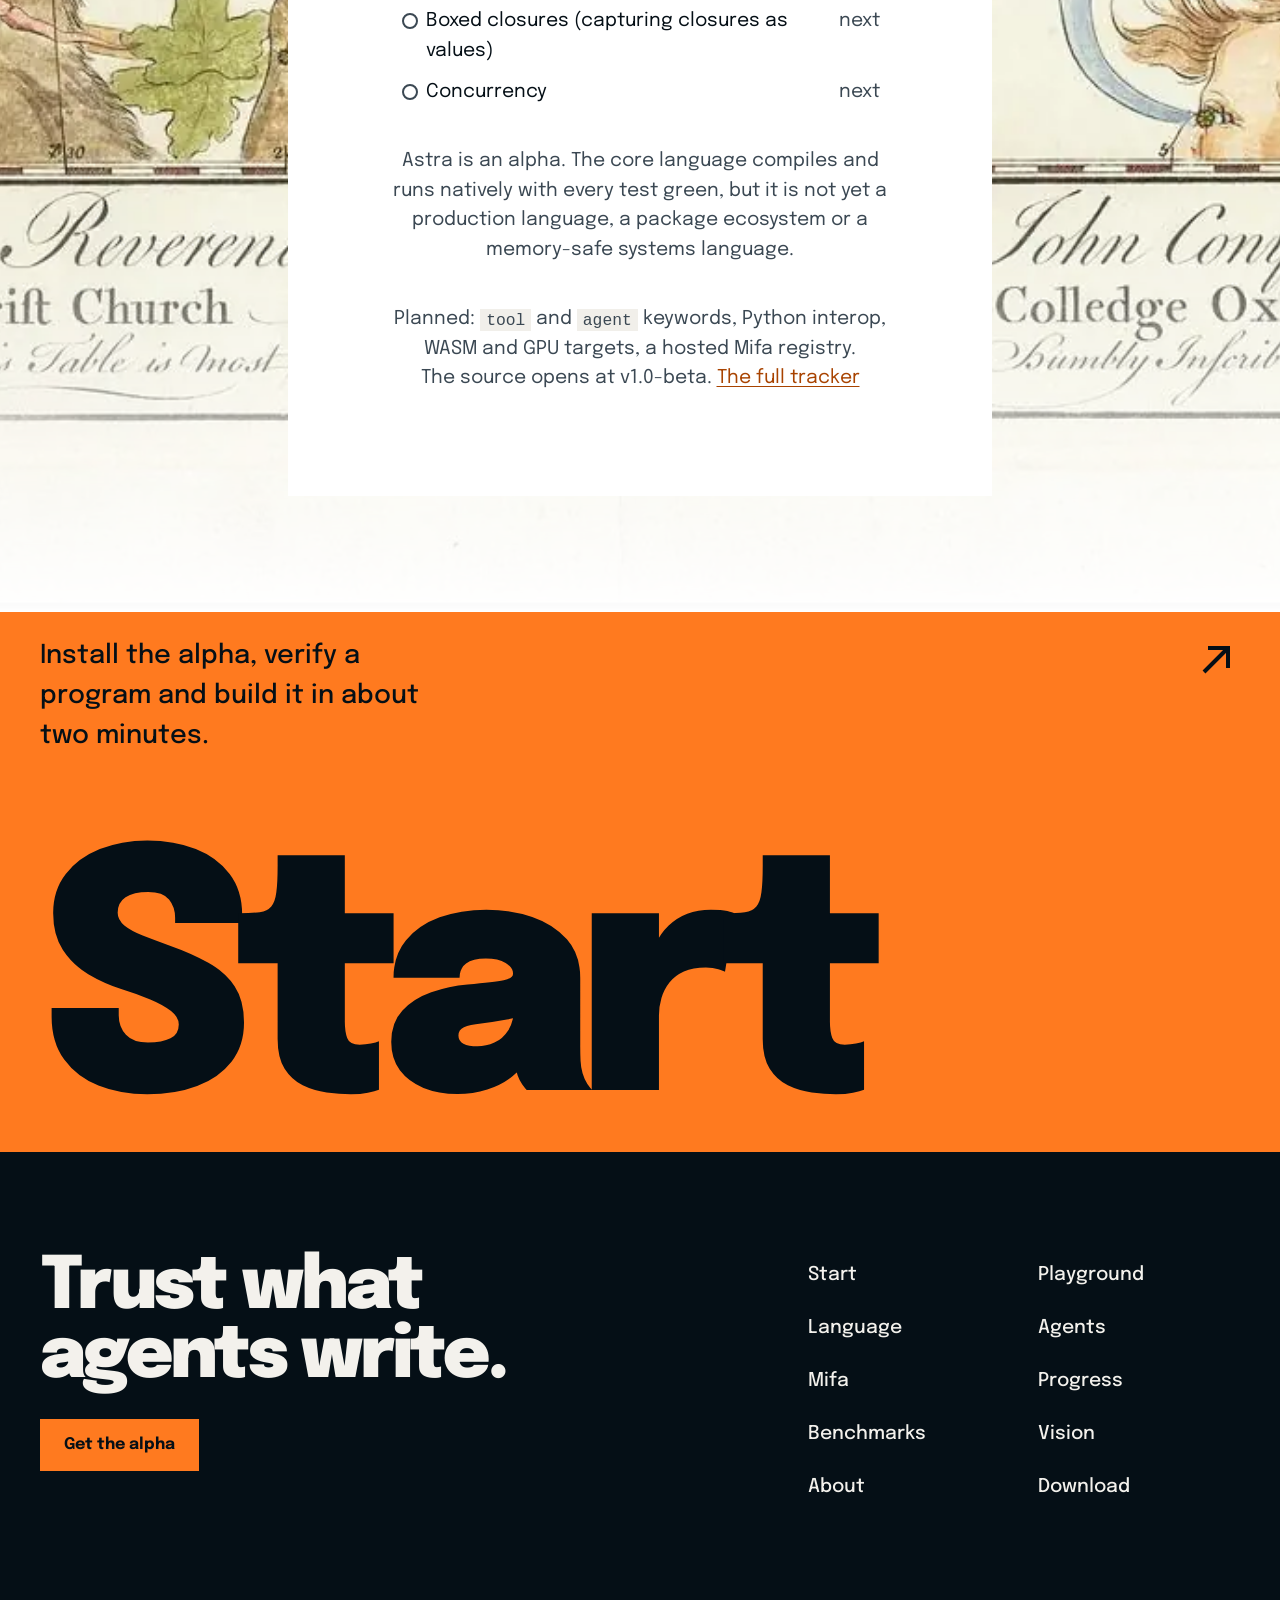
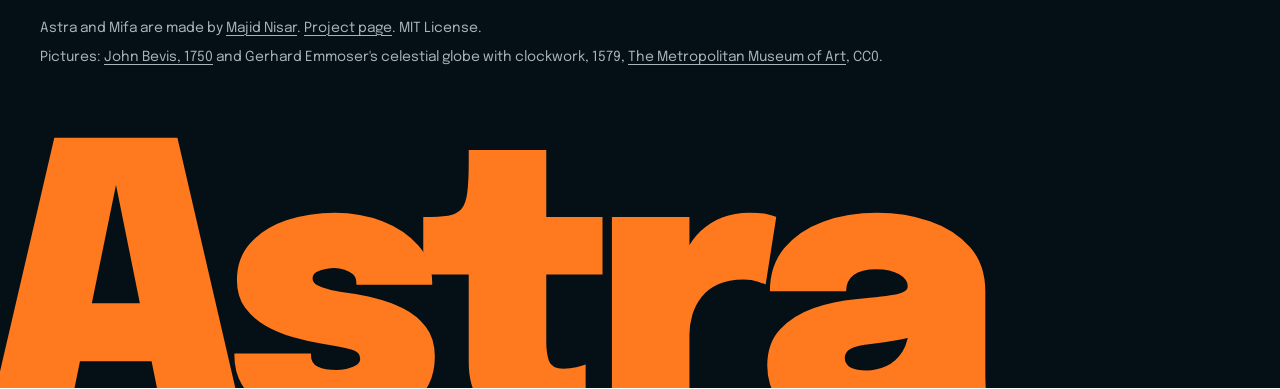
==== commit 2a56e1df: "site: 968 tests and 75/75 checks on main; platform text for v0.13.12; timings labelled by source" ====
--- a/index.html
+++ b/index.html
@@ -200,11 +200,11 @@
         <p>Peak memory for a helper called a million times that builds a struct, a list and a tuple. It was 231 MB before memory was freed on every exit (v0.12).</p>
       </div>
       <div class="tile tile-b field-night" data-reveal>
-        <p class="fig"><!-- status:main-tests -->966<!-- /status:main-tests --></p>
+        <p class="fig"><!-- status:main-tests -->968<!-- /status:main-tests --></p>
         <p>tests pass on <code>main</code> (2026-11-17), none ignored; 933 in v0.13.12.</p>
       </div>
       <div class="tile tile-c field-stone" data-reveal>
-        <p class="fig"><!-- status:release-checks -->73 of 73<!-- /status:release-checks --></p>
+        <p class="fig"><!-- status:release-checks -->75 of 75<!-- /status:release-checks --></p>
         <p>release checks pass on <code>main</code>, on both engines. <a href="progress.html#history">The record</a></p>
       </div>
     </div>
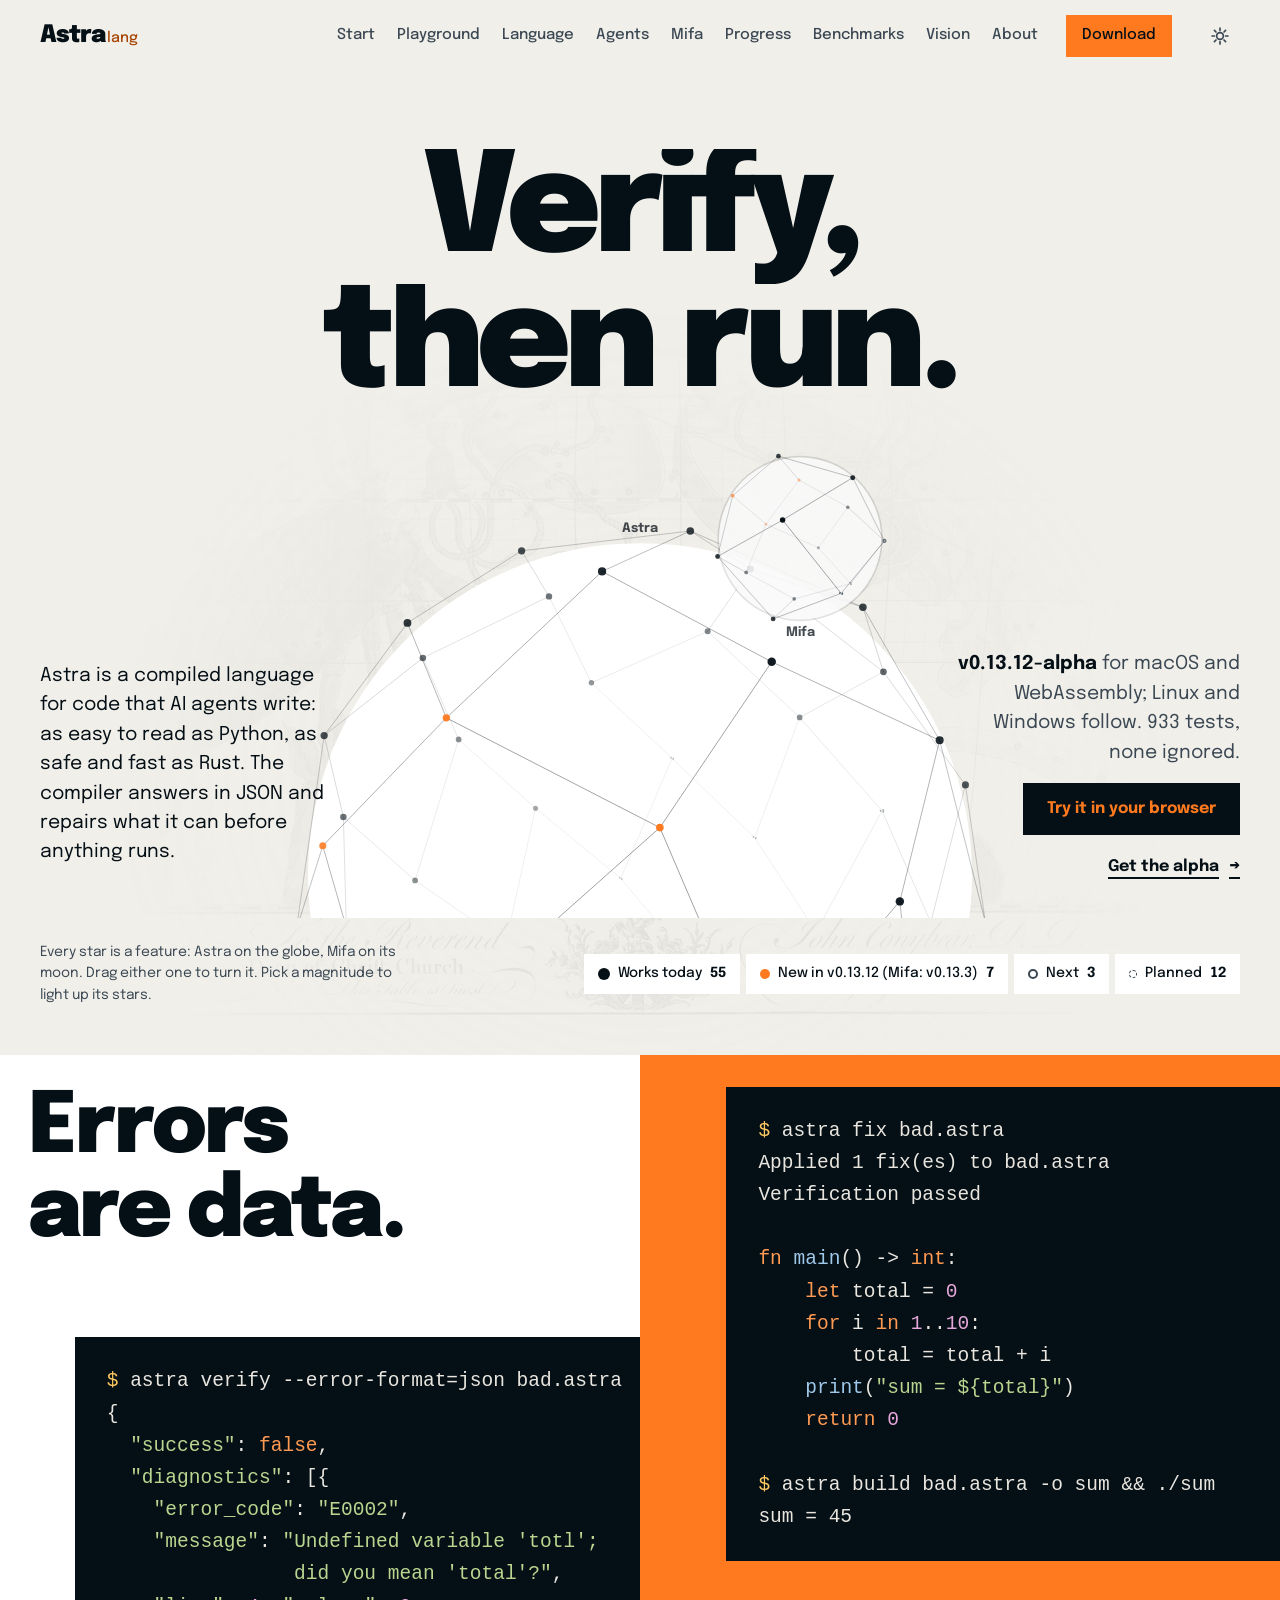
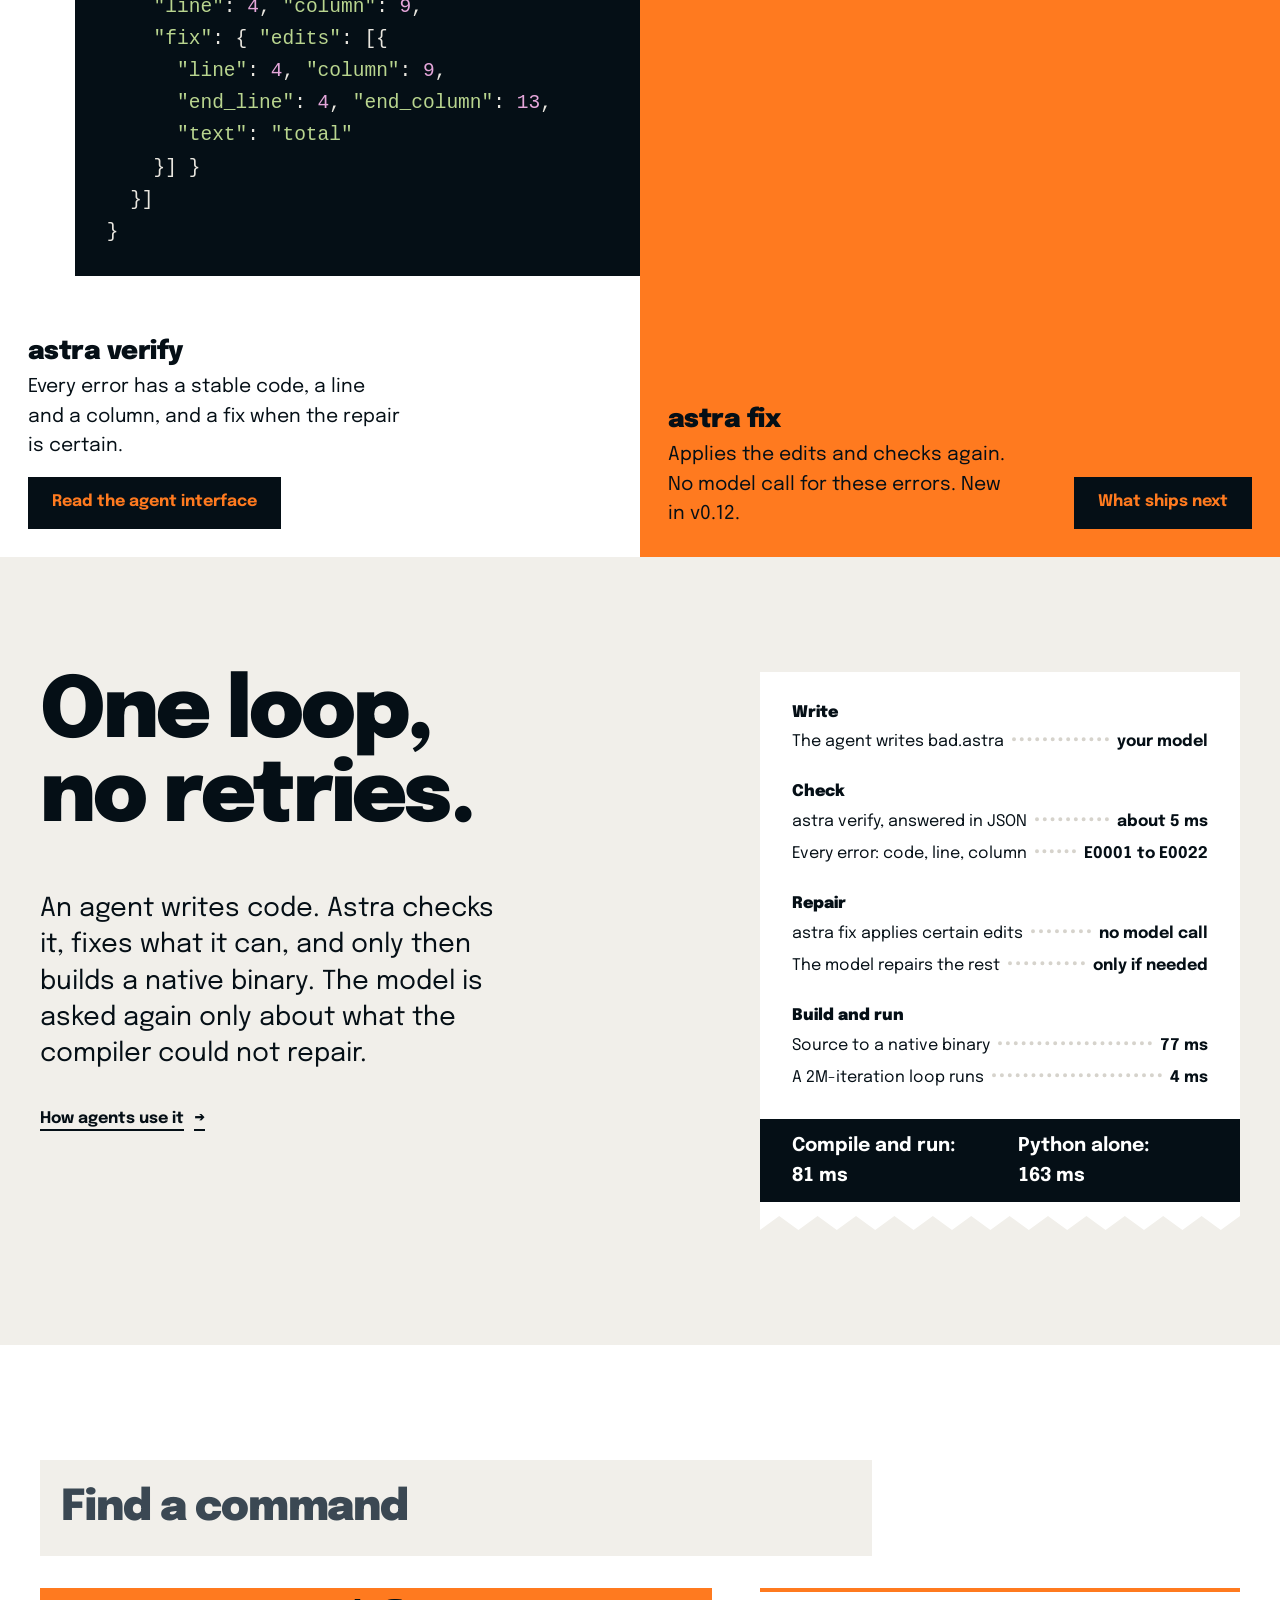
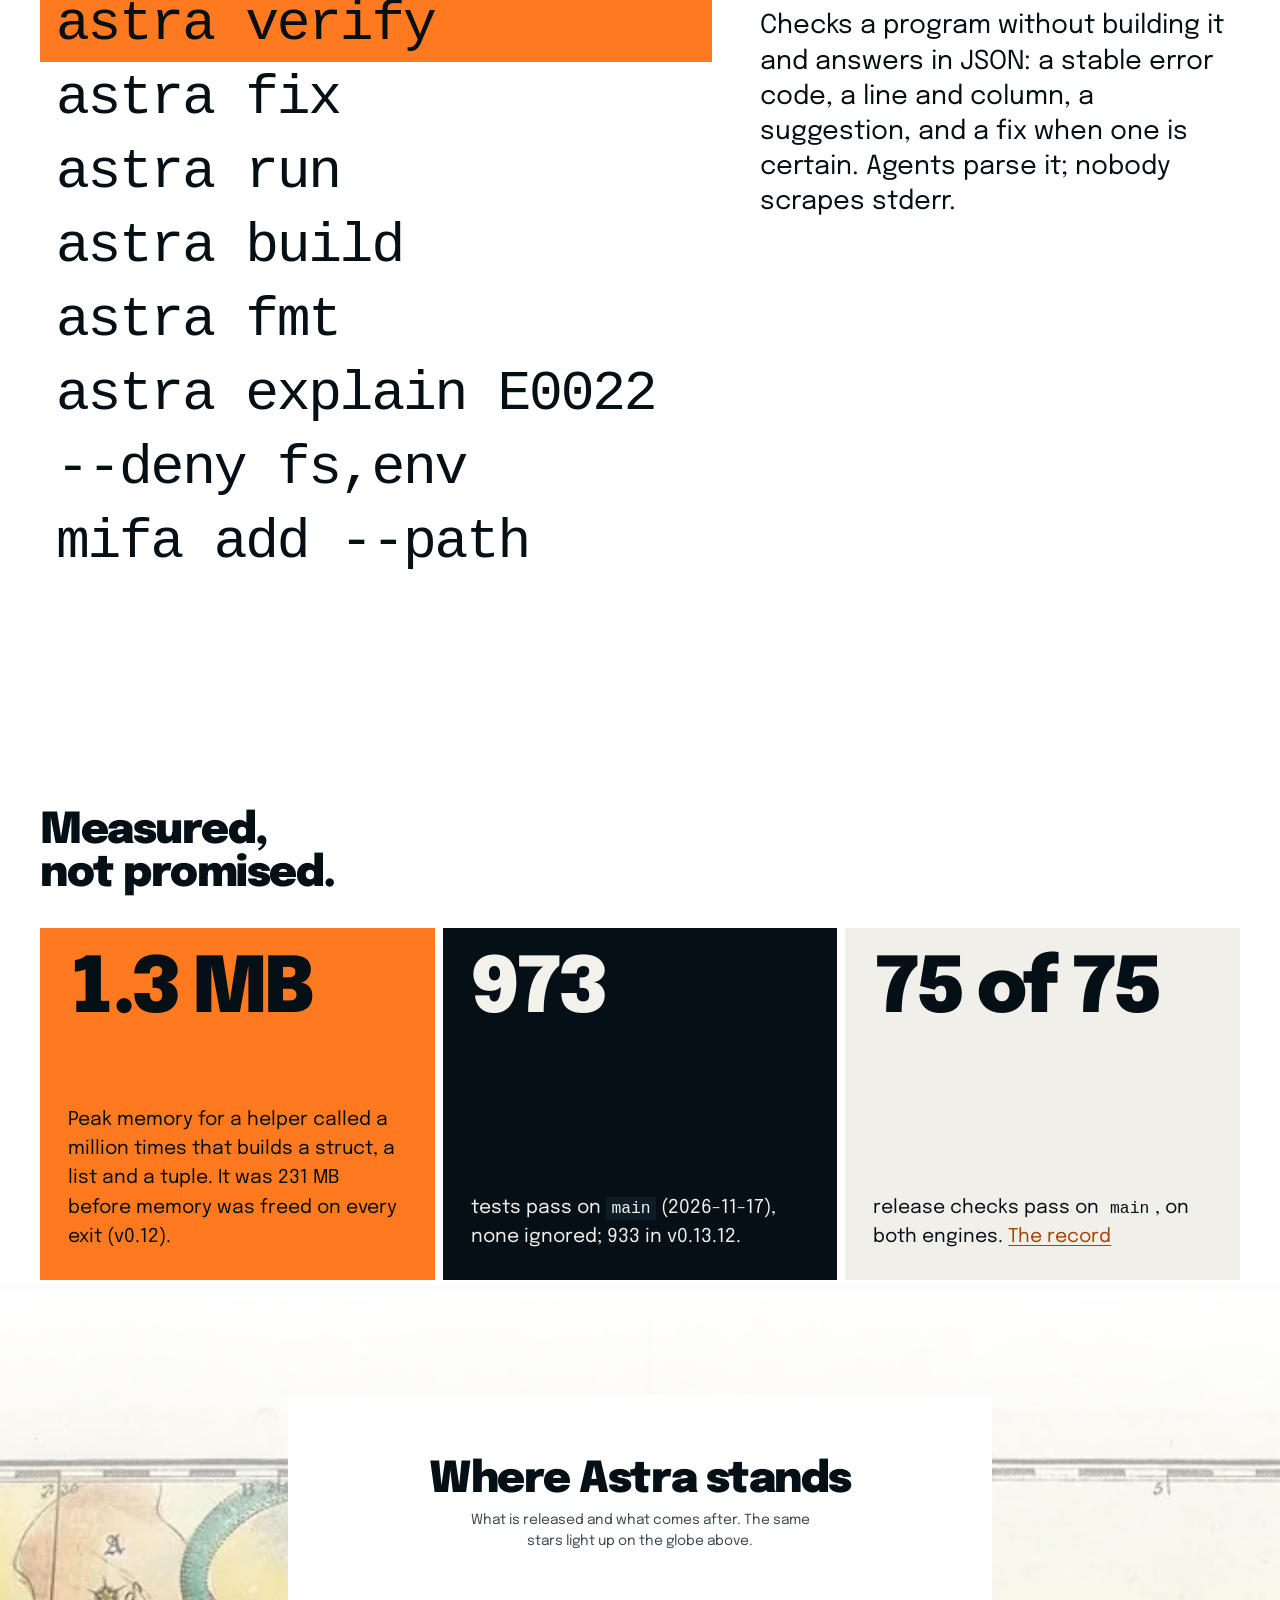
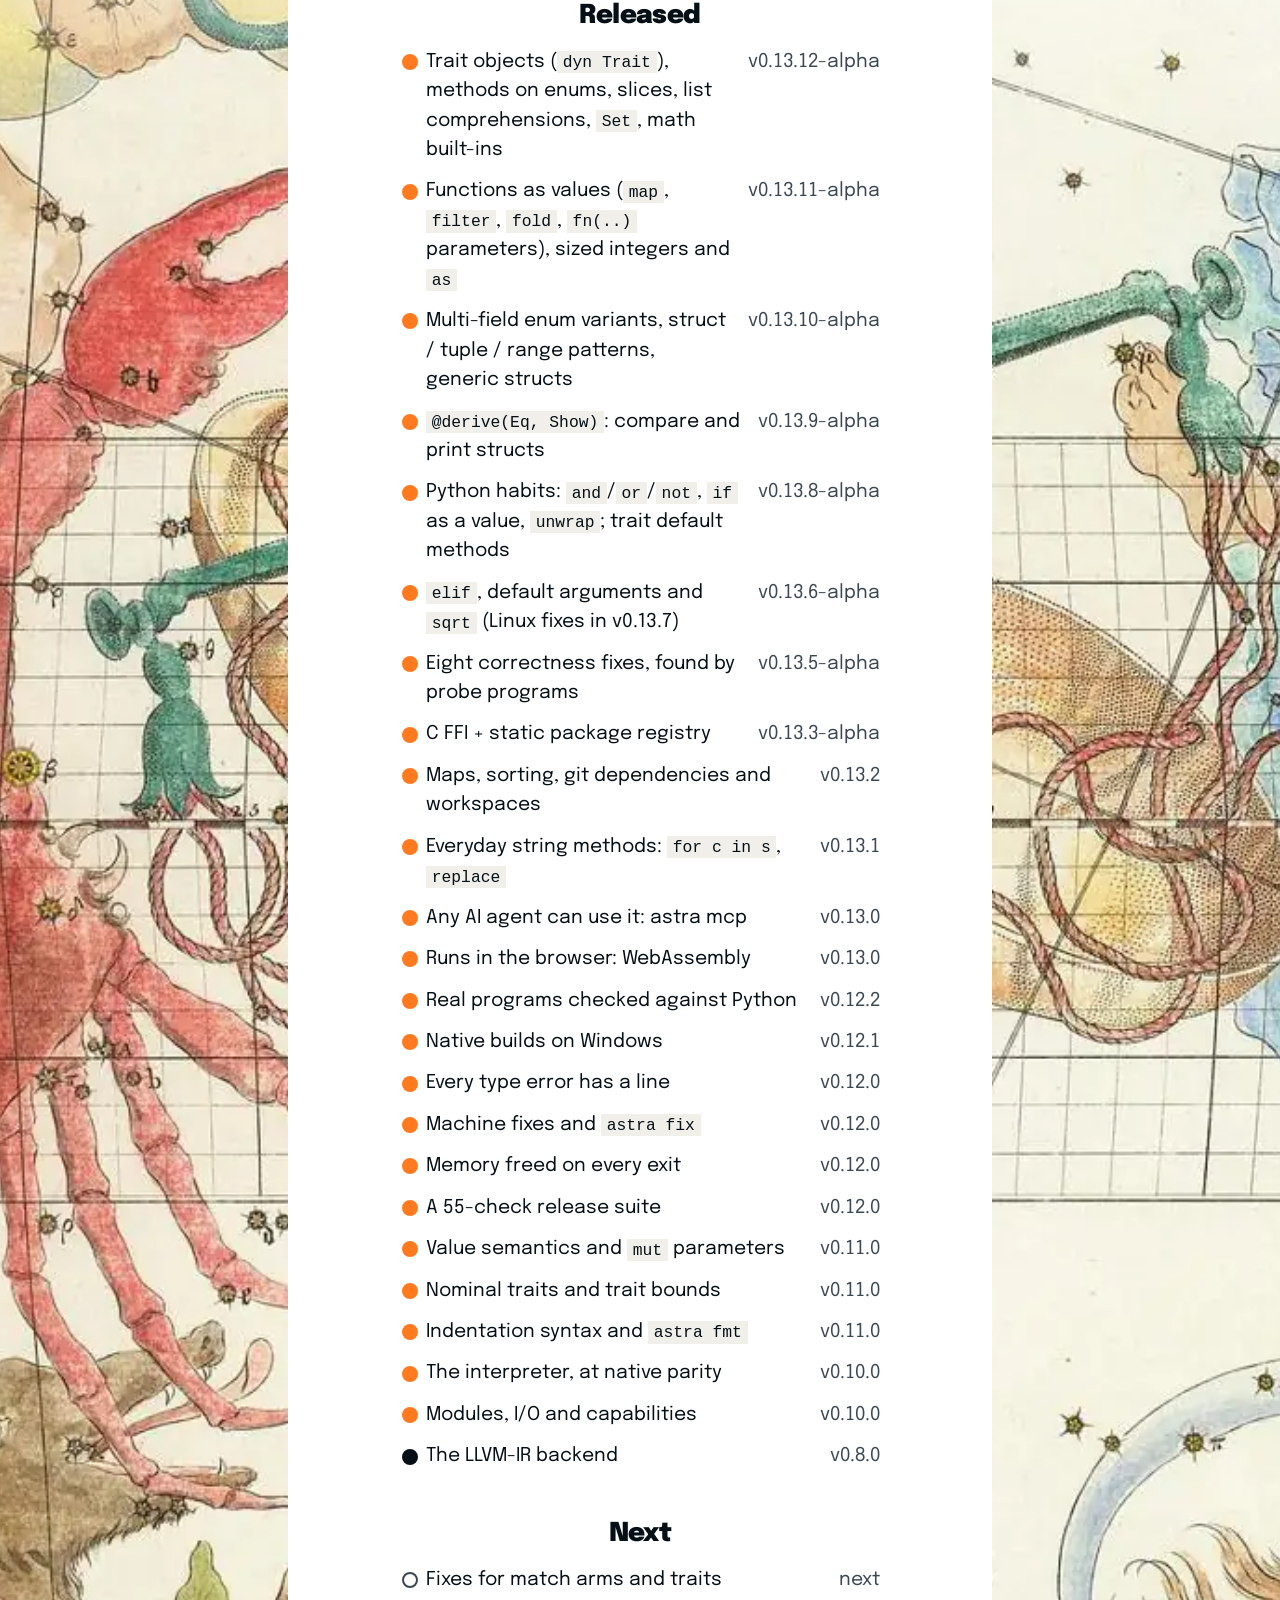
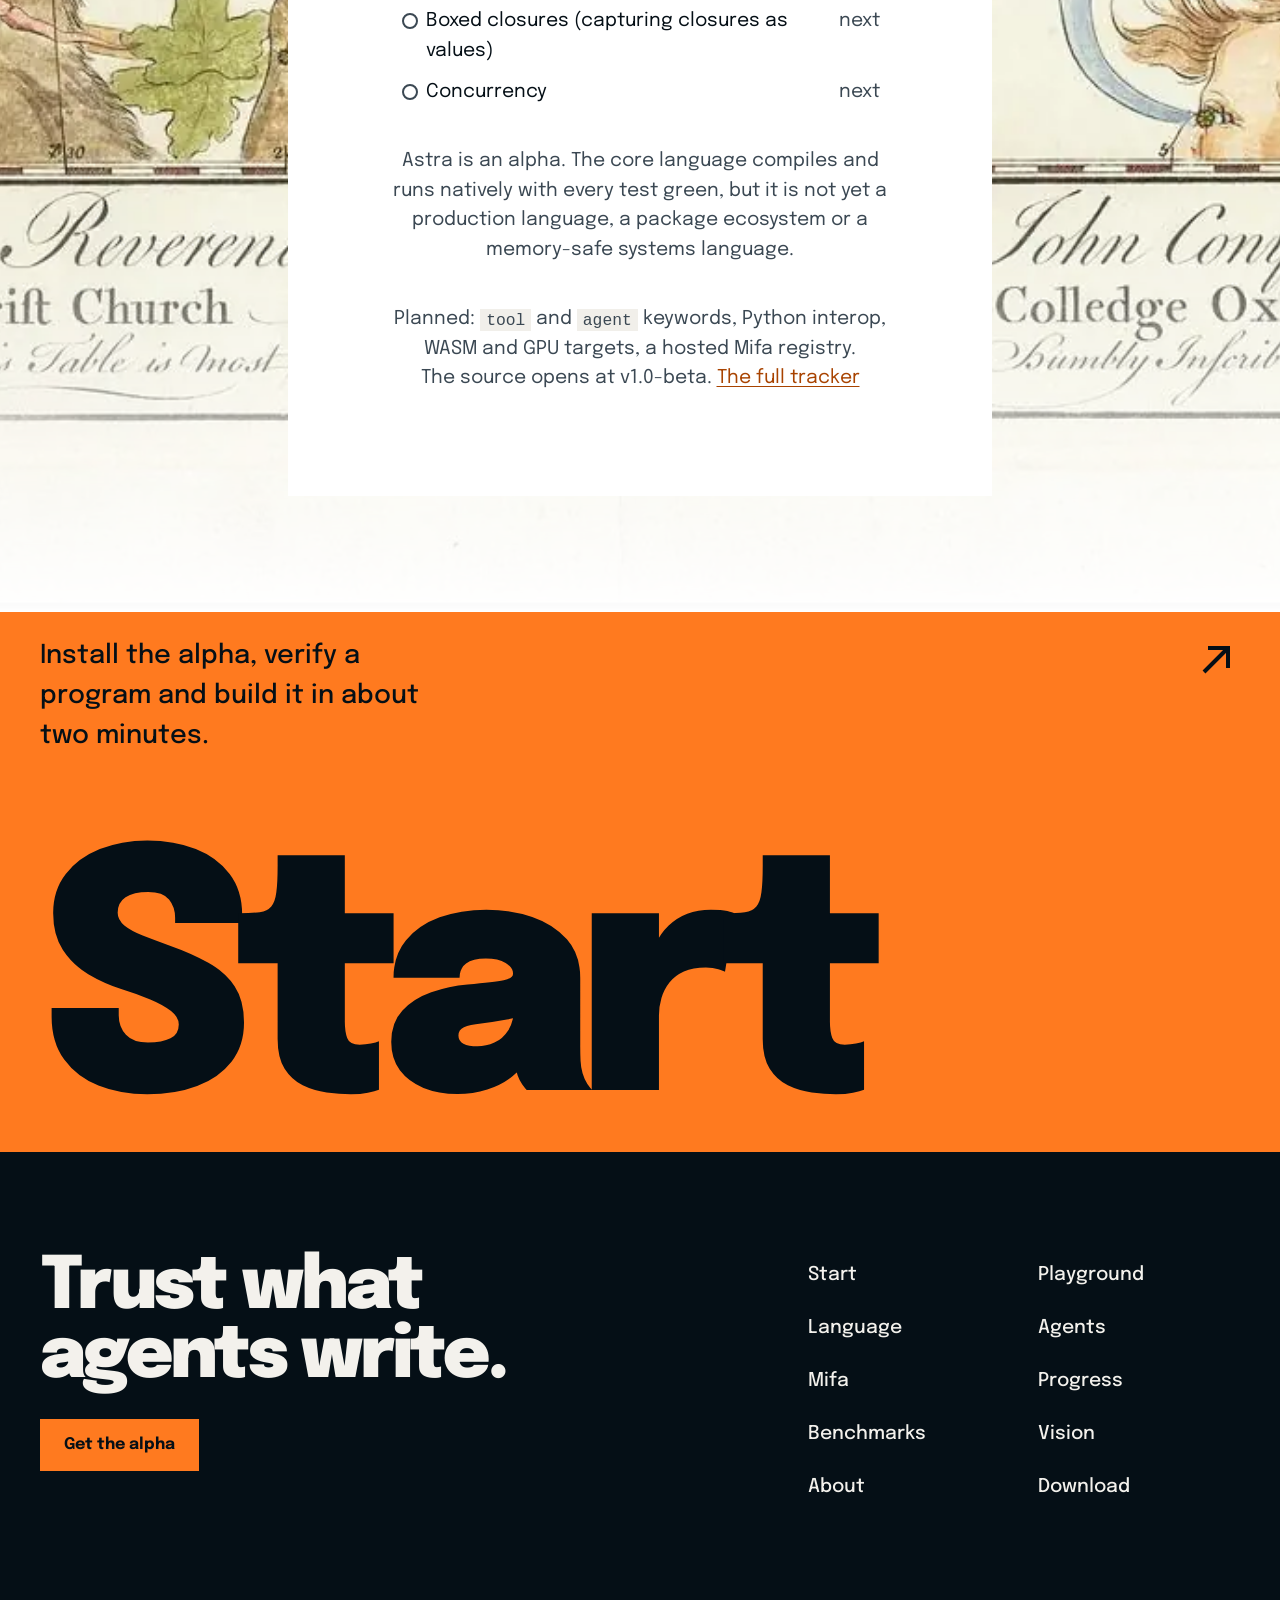
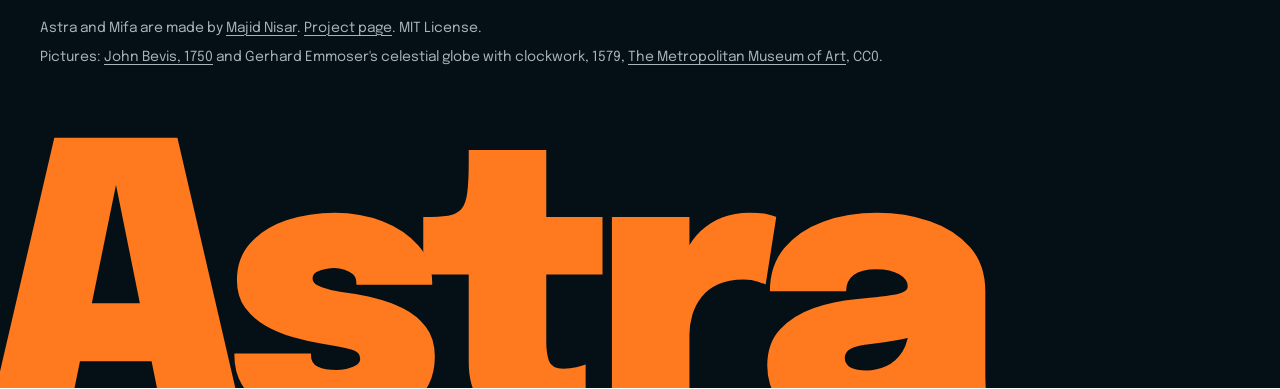
==== commit 2872c995: "site: xs[-1], todo() and astra fix for missing arms/methods, dyn narrowed; 973 tests on main" ====
--- a/index.html
+++ b/index.html
@@ -98,7 +98,7 @@
       <p class="orb-hint">Every star is a feature: Astra on the globe, Mifa on its moon. Drag either one to turn it. Pick a magnitude to light up its stars.</p>
       <div class="orb-keys" role="group" aria-label="Highlight a status"></div>
     </div>
-    <!-- status:orb-data:astra --><script type="application/json" class="orb-data" data-for="astra">{"statuses":[{"id":"works","name":"Works today","items":["Static types + inference","Sized integers + as","Python-style syntax","Functions + default arguments","Structs + methods","Value semantics","Enums + pattern matching","Generic functions + structs","Traits + @derive","Closures","Functions as values (map, filter, fold)","Tuples","Closures inside closures (on main)","Function values: stored, returned, called (on main)","Result, Option and ?","try / catch","Strings + text methods","Lists + sorting","Maps","Modules","Files, args, stdin, env","Capabilities (--deny)","Calling C","Interpreter (astra run)","Native LLVM builds","WebAssembly + playground","REPL","Runtime safety checks","Automatic memory (ARC)","JSON diagnostics","astra fix","astra fmt","astra mcp for agents","async / await (native)","Sets print, compare and iterate (on main)","Slice steps, xs[::2] (on main)","Python spellings: len, in, upper, items, loop (on main)","Math library: sin, log, pow, PI (on main)"]},{"id":"shipped","name":"New in v0.13.12","items":["Trait objects (dyn Trait)","Slices + list comprehensions","Sets","Math built-ins (abs, min, max, round)"]},{"id":"next","name":"Next","items":["Boxed closures (a capturing closure as a value)","Concurrency"]},{"id":"planned","name":"Planned","items":["Standard library","LSP + editor support","Agent keywords (tool / agent)","Python interop","WASM target","GPU target","Source opens at v1.0-beta"]}]}</script><!-- /status:orb-data:astra -->
+    <!-- status:orb-data:astra --><script type="application/json" class="orb-data" data-for="astra">{"statuses":[{"id":"works","name":"Works today","items":["Static types + inference","Sized integers + as","Python-style syntax","Functions + default arguments","Structs + methods","Value semantics","Enums + pattern matching","Generic functions + structs","Traits + @derive","Closures","Functions as values (map, filter, fold)","Tuples","Closures inside closures (on main)","Function values: stored, returned, called (on main)","Result, Option and ?","try / catch","Strings + text methods","Lists + sorting","Maps","Modules","Files, args, stdin, env","Capabilities (--deny)","Calling C","Interpreter (astra run)","Native LLVM builds","WebAssembly + playground","REPL","Runtime safety checks","Automatic memory (ARC)","JSON diagnostics","astra fix","astra fmt","astra mcp for agents","async / await (native)","Sets print, compare and iterate (on main)","Slice steps, xs[::2] (on main)","Python spellings: len, in, upper, items, loop (on main)","Math library: sin, log, pow, PI (on main)","xs[-1] and todo() (on main)"]},{"id":"shipped","name":"New in v0.13.12","items":["Trait objects (dyn Trait)","Slices + list comprehensions","Sets","Math built-ins (abs, min, max, round)"]},{"id":"next","name":"Next","items":["Boxed closures (a capturing closure as a value)","Concurrency"]},{"id":"planned","name":"Planned","items":["Standard library","LSP + editor support","Agent keywords (tool / agent)","Python interop","WASM target","GPU target","Source opens at v1.0-beta"]}]}</script><!-- /status:orb-data:astra -->
     <!-- status:orb-data:mifa --><script type="application/json" class="orb-data" data-for="mifa">{"statuses":[{"id":"works","name":"Works today","items":["Projects (init, verify, clean)","Build, run and test","Path dependencies","Git dependencies","Version solving (semver)","Workspaces","Lockfile (--locked, --offline)","JSON output for agents","verify type-checks the project (on main)"]},{"id":"shipped","name":"New in v0.13.3","items":["Package registry (publish, add, yank, search)","Registry dependencies by version","Checksums pinned in astra.lock"]},{"id":"next","name":"Next","items":["Cargo habits: check, new, remove"]},{"id":"planned","name":"Planned","items":["Hosted registry","Package signing"]}]}</script><!-- /status:orb-data:mifa -->
   </section>
 
@@ -200,7 +200,7 @@
         <p>Peak memory for a helper called a million times that builds a struct, a list and a tuple. It was 231 MB before memory was freed on every exit (v0.12).</p>
       </div>
       <div class="tile tile-b field-night" data-reveal>
-        <p class="fig"><!-- status:main-tests -->968<!-- /status:main-tests --></p>
+        <p class="fig"><!-- status:main-tests -->973<!-- /status:main-tests --></p>
         <p>tests pass on <code>main</code> (2026-11-17), none ignored; 933 in v0.13.12.</p>
       </div>
       <div class="tile tile-c field-stone" data-reveal>
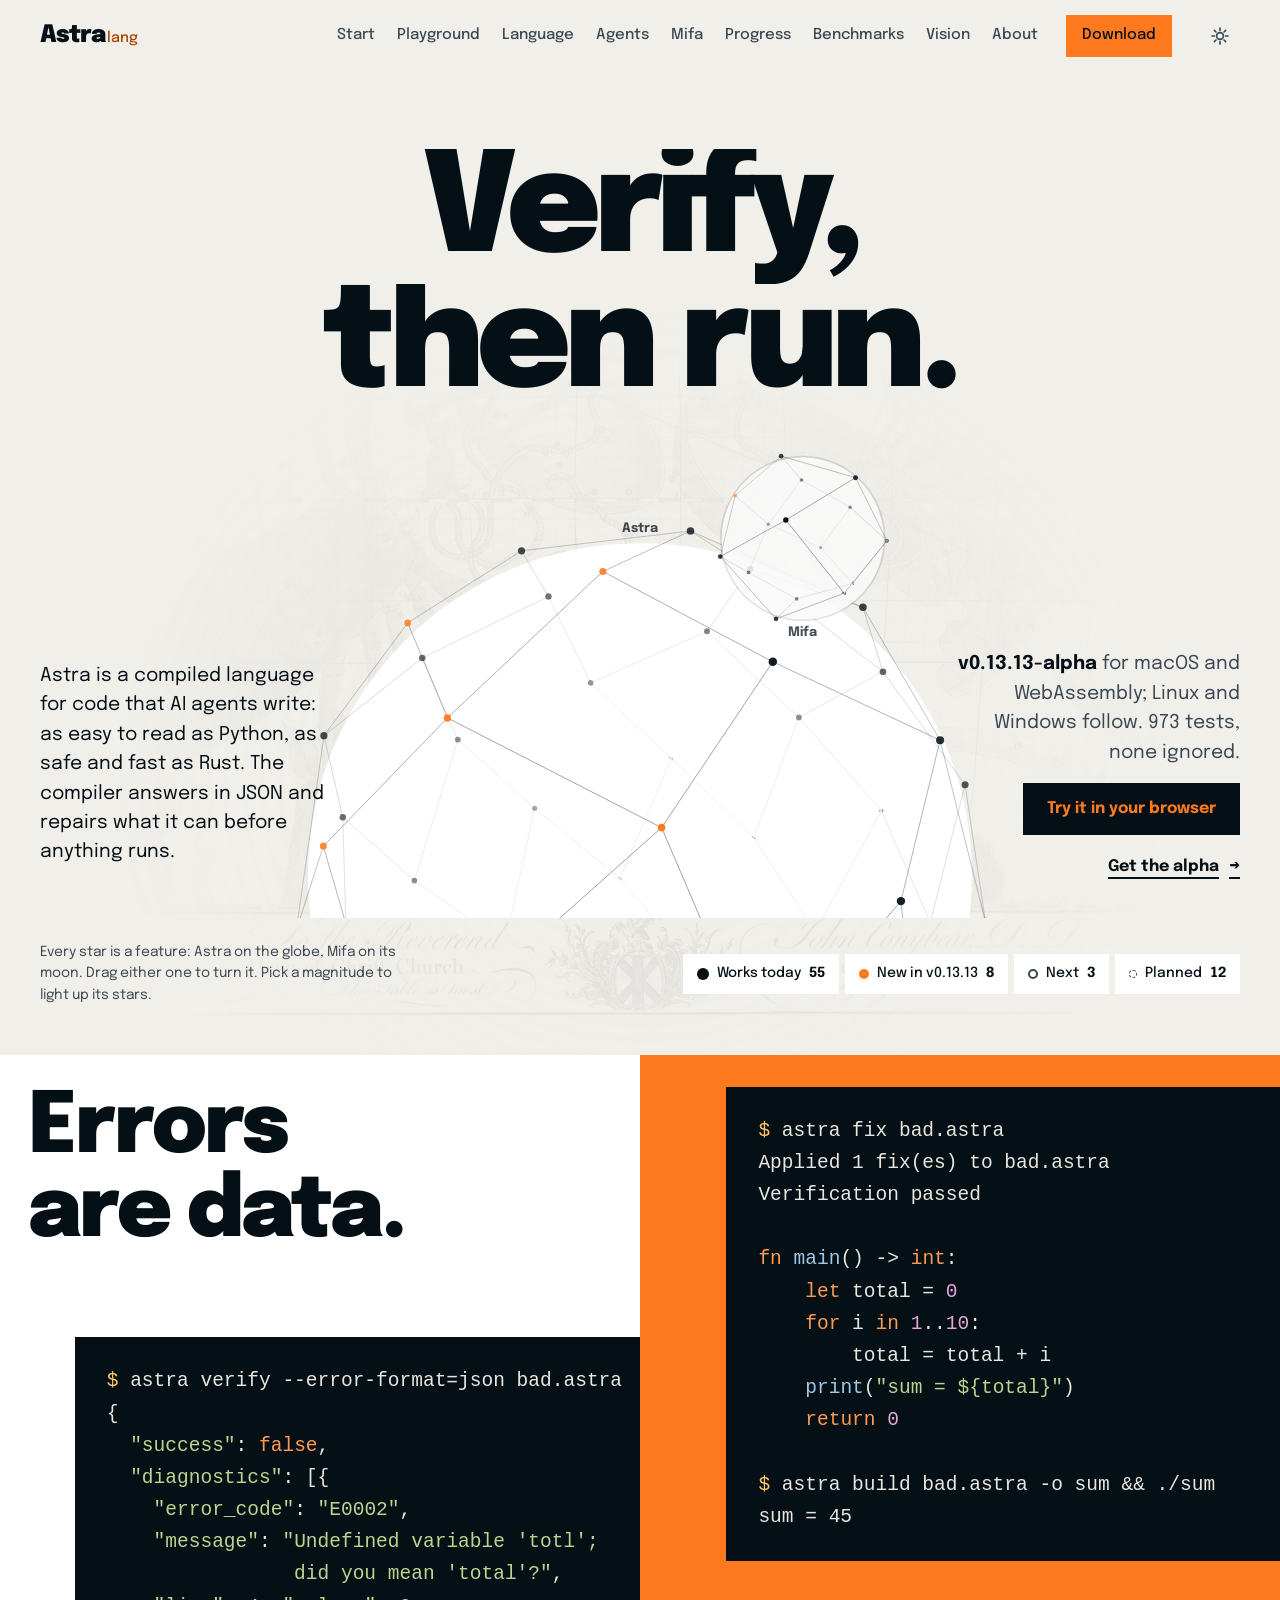
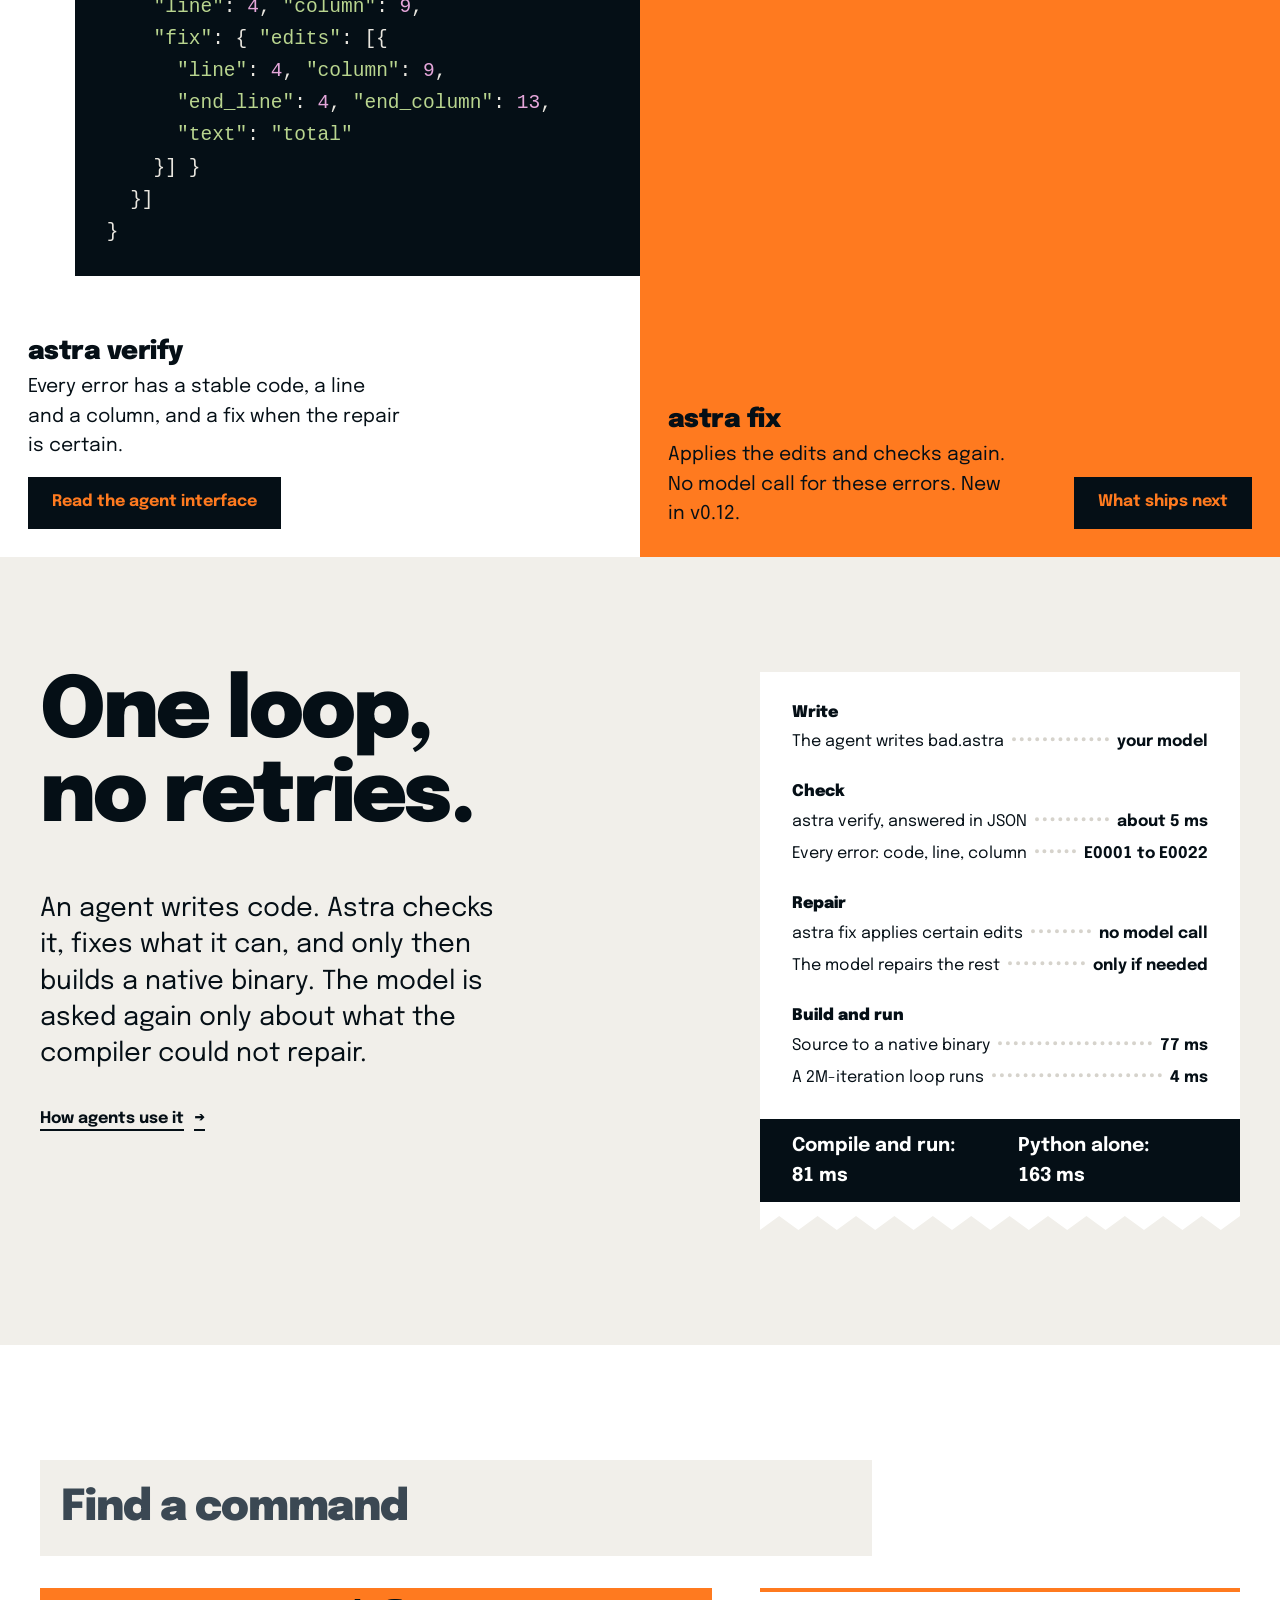
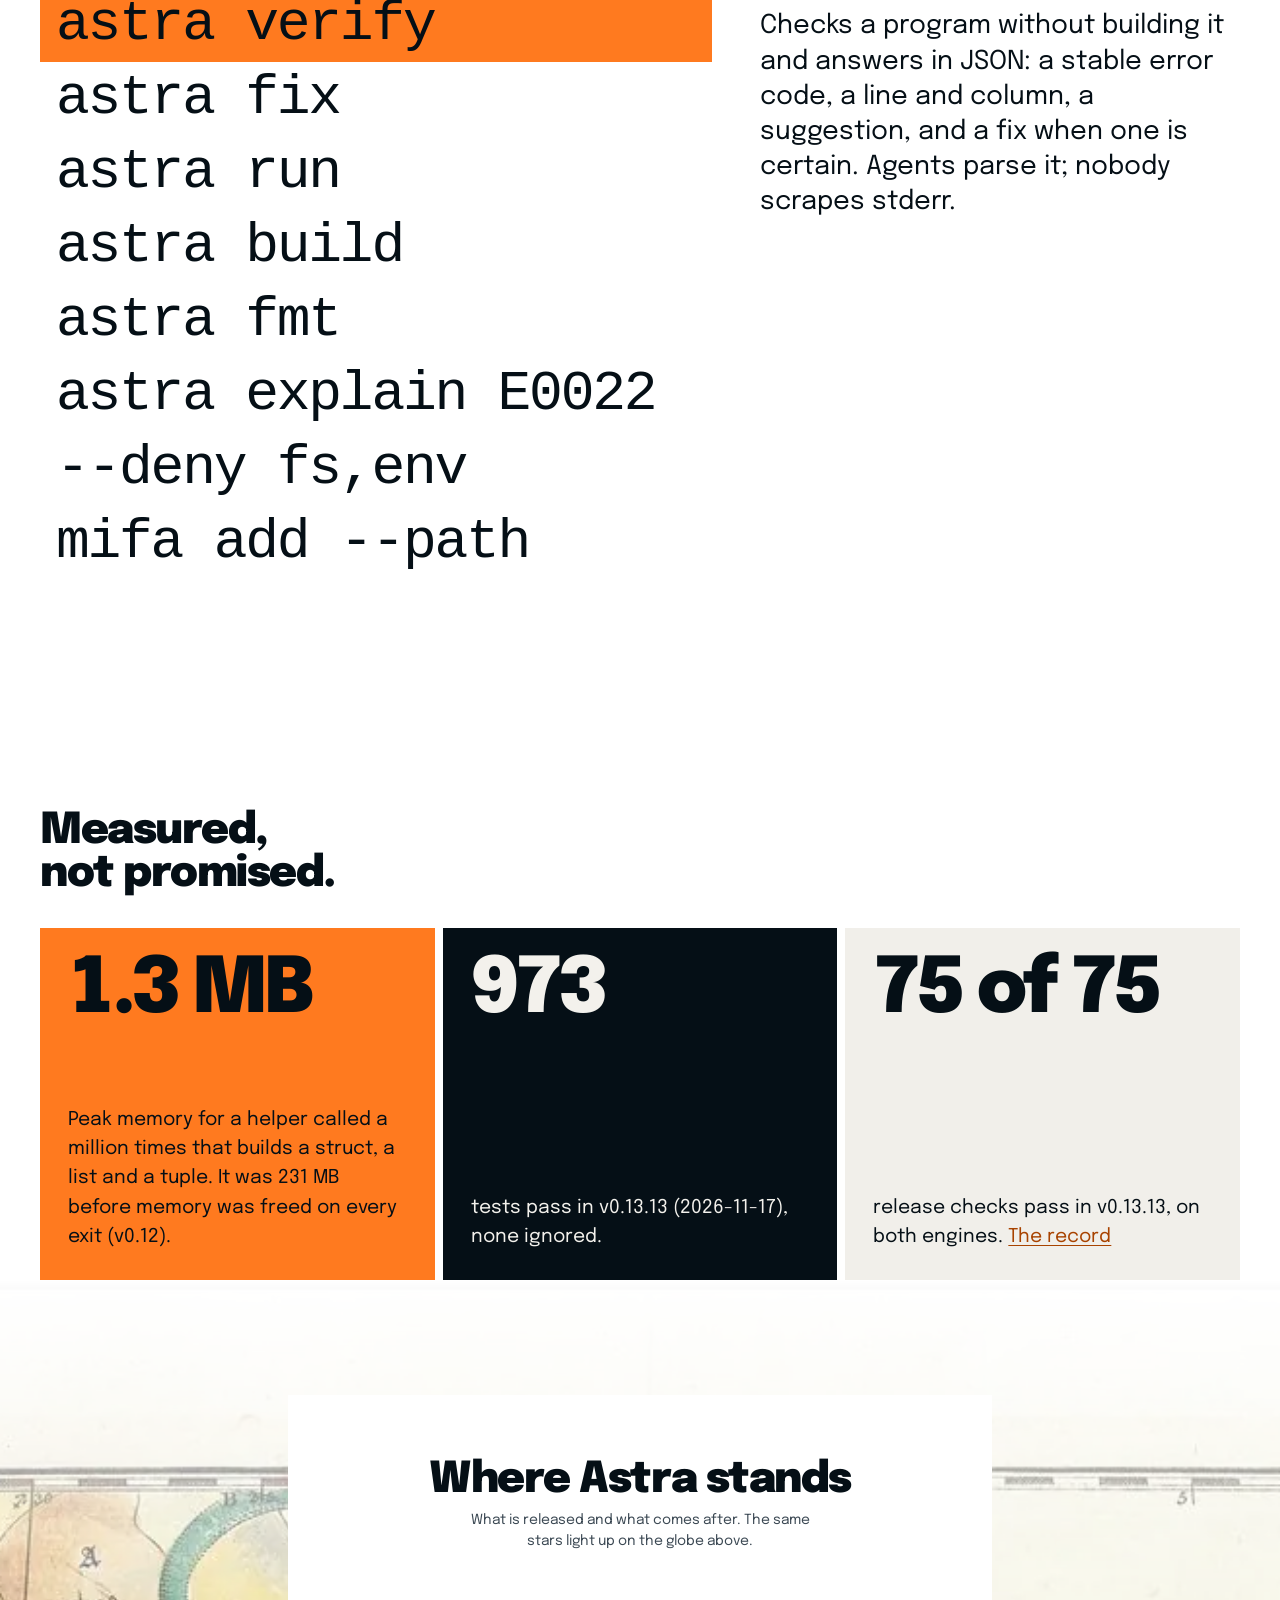
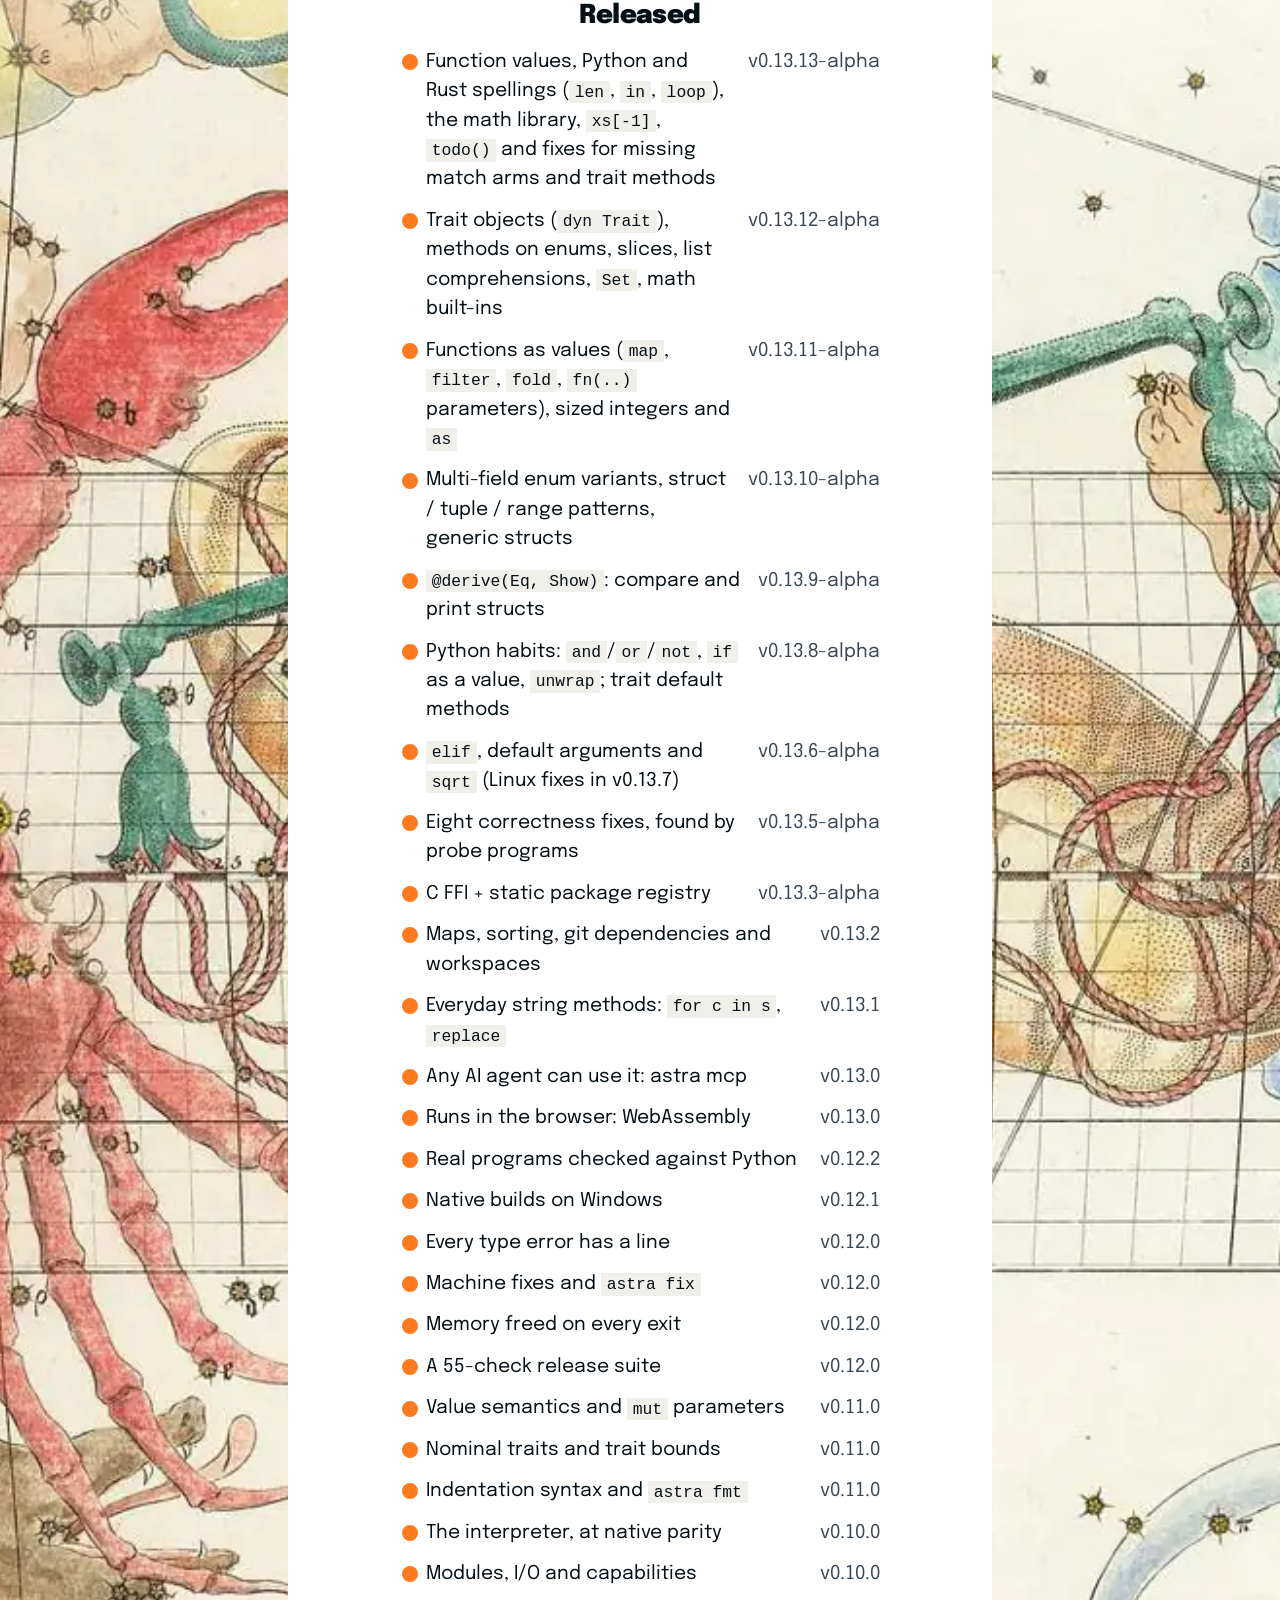
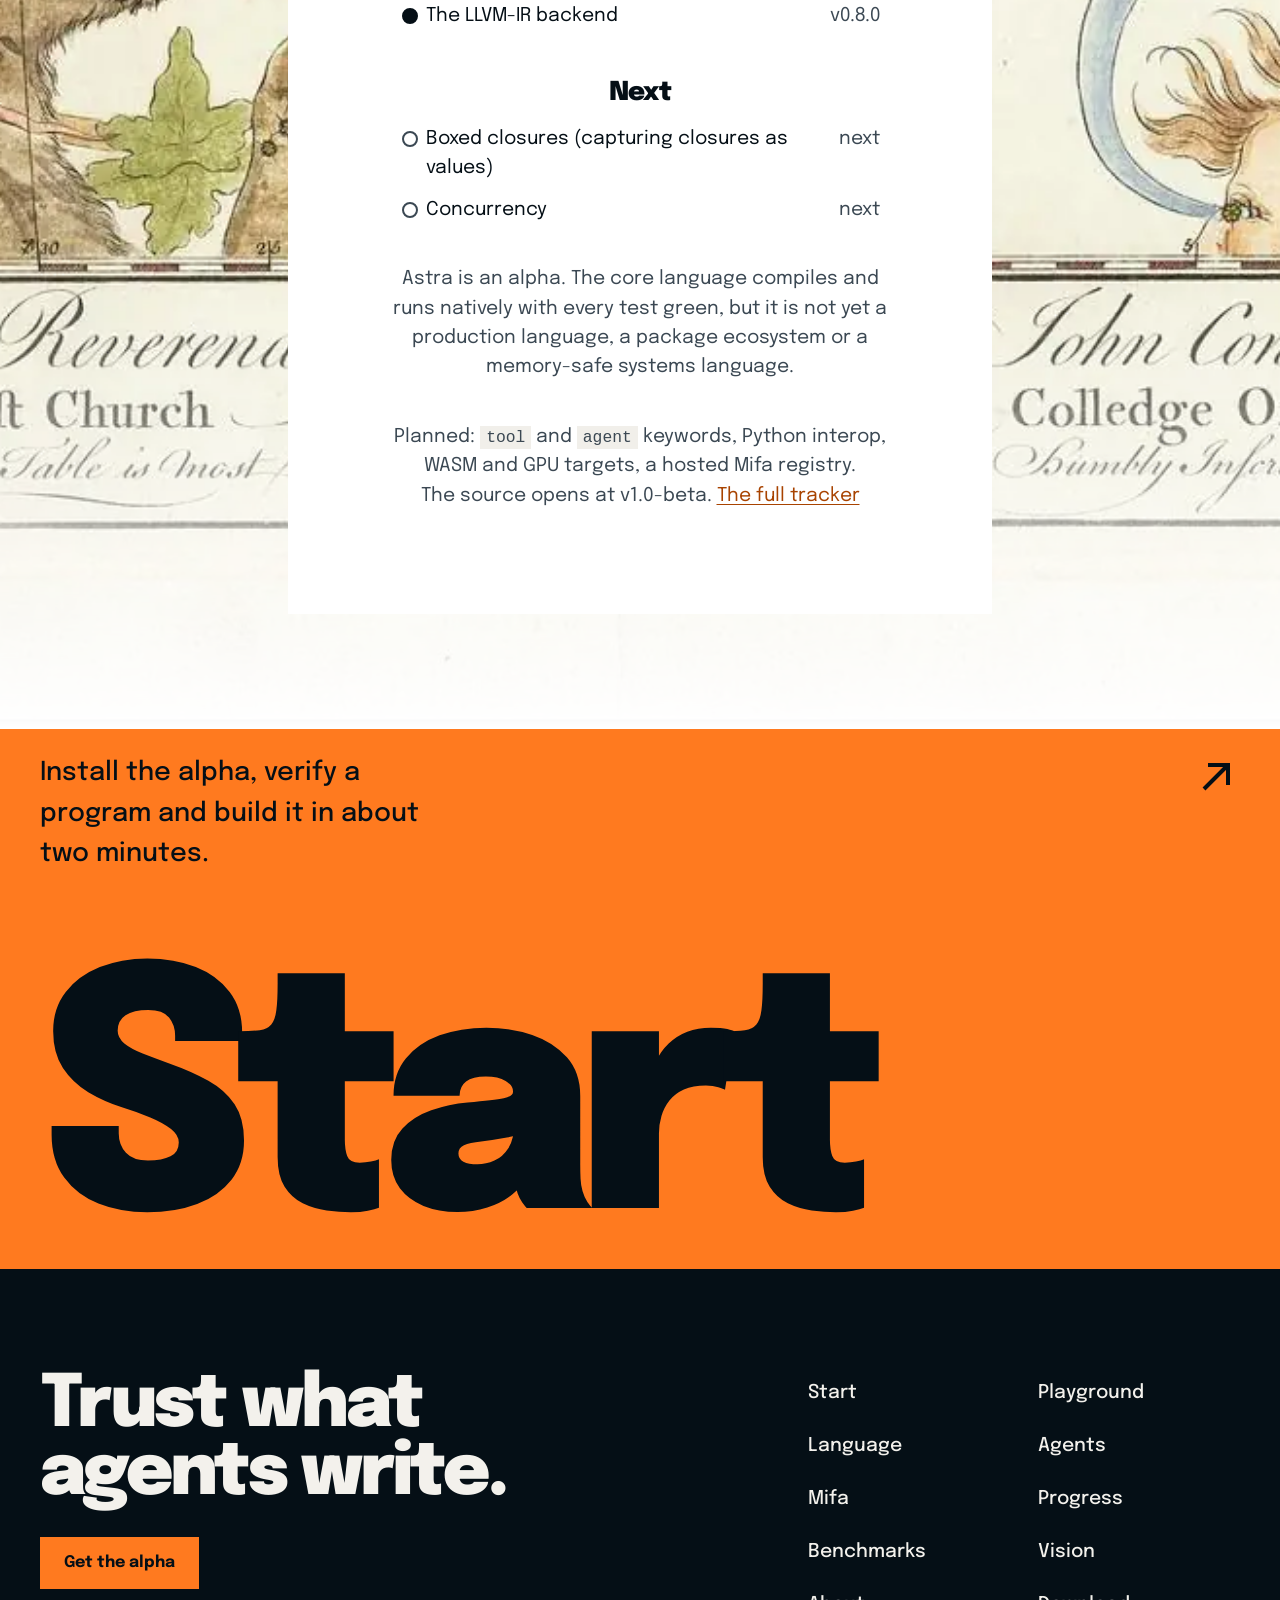
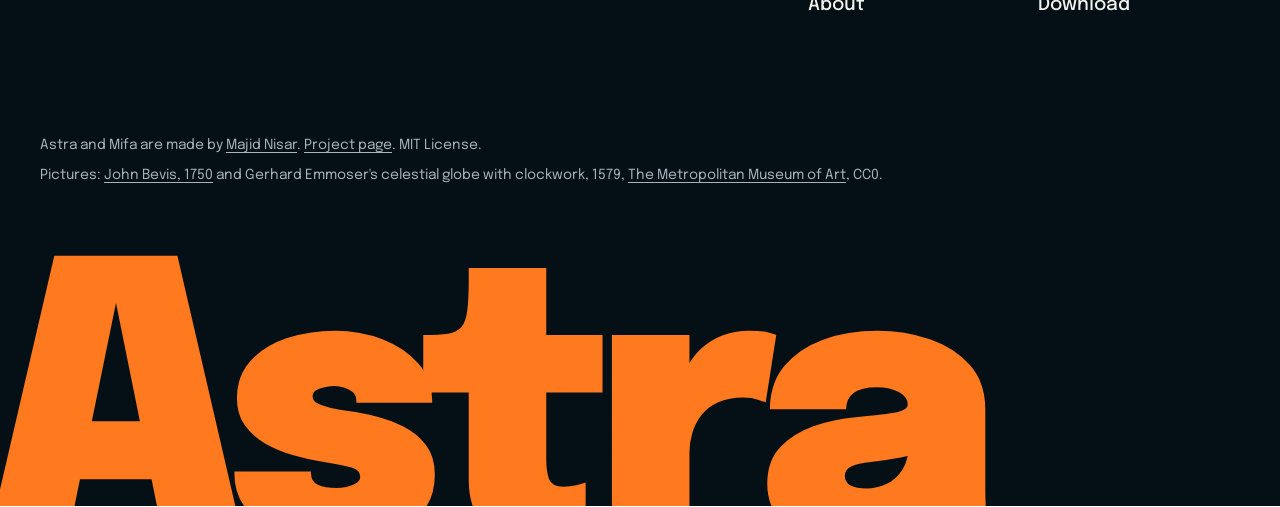
==== commit db8fa520: "site: v0.13.13-alpha released - versions, downloads, timeline, feature matrix, language tour section" ====
--- a/index.html
+++ b/index.html
@@ -42,7 +42,7 @@
       "license": "https://opensource.org/licenses/MIT",
       "offers": {"@type": "Offer", "price": "0", "priceCurrency": "USD"},
       "author": {"@type": "Person", "name": "Majid Nisar", "url": "https://majidnisar.com"},
-      "softwareVersion": "0.13.12-alpha",
+      "softwareVersion": "0.13.13-alpha",
       "downloadUrl": "https://astra-lang.org/download.html"
     },
     {
@@ -90,7 +90,7 @@
       </figure>
       <p class="hero-side hero-sentence">Astra is a compiled language for code that AI agents write: as easy to read as Python, as safe and fast as Rust. The compiler answers in JSON and repairs what it can before anything runs.</p>
       <div class="hero-side hero-fact">
-        <p><b><!-- status:release-version -->v0.13.12-alpha<!-- /status:release-version --></b> for macOS and WebAssembly; Linux and Windows follow. <!-- status:release-tests -->933<!-- /status:release-tests --> tests, none ignored.</p>
+        <p><b><!-- status:release-version -->v0.13.13-alpha<!-- /status:release-version --></b> for macOS and WebAssembly; Linux and Windows follow. <!-- status:release-tests -->973<!-- /status:release-tests --> tests, none ignored.</p>
         <div class="btn-row"><a class="btn primary" href="playground.html">Try it in your browser</a><a class="btn ghost" href="download.html">Get the alpha</a></div>
       </div>
     </div>
@@ -98,8 +98,8 @@
       <p class="orb-hint">Every star is a feature: Astra on the globe, Mifa on its moon. Drag either one to turn it. Pick a magnitude to light up its stars.</p>
       <div class="orb-keys" role="group" aria-label="Highlight a status"></div>
     </div>
-    <!-- status:orb-data:astra --><script type="application/json" class="orb-data" data-for="astra">{"statuses":[{"id":"works","name":"Works today","items":["Static types + inference","Sized integers + as","Python-style syntax","Functions + default arguments","Structs + methods","Value semantics","Enums + pattern matching","Generic functions + structs","Traits + @derive","Closures","Functions as values (map, filter, fold)","Tuples","Closures inside closures (on main)","Function values: stored, returned, called (on main)","Result, Option and ?","try / catch","Strings + text methods","Lists + sorting","Maps","Modules","Files, args, stdin, env","Capabilities (--deny)","Calling C","Interpreter (astra run)","Native LLVM builds","WebAssembly + playground","REPL","Runtime safety checks","Automatic memory (ARC)","JSON diagnostics","astra fix","astra fmt","astra mcp for agents","async / await (native)","Sets print, compare and iterate (on main)","Slice steps, xs[::2] (on main)","Python spellings: len, in, upper, items, loop (on main)","Math library: sin, log, pow, PI (on main)","xs[-1] and todo() (on main)"]},{"id":"shipped","name":"New in v0.13.12","items":["Trait objects (dyn Trait)","Slices + list comprehensions","Sets","Math built-ins (abs, min, max, round)"]},{"id":"next","name":"Next","items":["Boxed closures (a capturing closure as a value)","Concurrency"]},{"id":"planned","name":"Planned","items":["Standard library","LSP + editor support","Agent keywords (tool / agent)","Python interop","WASM target","GPU target","Source opens at v1.0-beta"]}]}</script><!-- /status:orb-data:astra -->
-    <!-- status:orb-data:mifa --><script type="application/json" class="orb-data" data-for="mifa">{"statuses":[{"id":"works","name":"Works today","items":["Projects (init, verify, clean)","Build, run and test","Path dependencies","Git dependencies","Version solving (semver)","Workspaces","Lockfile (--locked, --offline)","JSON output for agents","verify type-checks the project (on main)"]},{"id":"shipped","name":"New in v0.13.3","items":["Package registry (publish, add, yank, search)","Registry dependencies by version","Checksums pinned in astra.lock"]},{"id":"next","name":"Next","items":["Cargo habits: check, new, remove"]},{"id":"planned","name":"Planned","items":["Hosted registry","Package signing"]}]}</script><!-- /status:orb-data:mifa -->
+    <!-- status:orb-data:astra --><script type="application/json" class="orb-data" data-for="astra">{"statuses":[{"id":"works","name":"Works today","items":["Static types + inference","Sized integers + as","Python-style syntax","Functions + default arguments","Structs + methods","Value semantics","Enums + pattern matching","Generic functions + structs","Traits + @derive","Closures","Functions as values (map, filter, fold)","Tuples","Result, Option and ?","try / catch","Strings + text methods","Lists + sorting","Maps","Modules","Files, args, stdin, env","Capabilities (--deny)","Calling C","Interpreter (astra run)","Native LLVM builds","WebAssembly + playground","REPL","Runtime safety checks","Automatic memory (ARC)","JSON diagnostics","astra fix","astra fmt","astra mcp for agents","async / await (native)","Trait objects (dyn Trait)","Slices + list comprehensions","Sets","Math built-ins (abs, min, max, round)"]},{"id":"shipped","name":"New in v0.13.13","items":["Function values: stored, returned, called","Closures inside closures","Sets and maps print and compare","Python spellings: len, in, upper, items, loop","Math library: sin, log, pow, PI","xs[-1], slice steps and pop","todo() + astra fix for missing arms"]},{"id":"next","name":"Next","items":["Boxed closures (a capturing closure as a value)","Concurrency"]},{"id":"planned","name":"Planned","items":["Standard library","LSP + editor support","Agent keywords (tool / agent)","Python interop","WASM target","GPU target","Source opens at v1.0-beta"]}]}</script><!-- /status:orb-data:astra -->
+    <!-- status:orb-data:mifa --><script type="application/json" class="orb-data" data-for="mifa">{"statuses":[{"id":"works","name":"Works today","items":["Projects (init, verify, clean)","Build, run and test","Path dependencies","Git dependencies","Version solving (semver)","Workspaces","Lockfile (--locked, --offline)","JSON output for agents","Package registry (publish, add, yank, search)","Registry dependencies by version","Checksums pinned in astra.lock"]},{"id":"shipped","name":"New in v0.13.13","items":["verify type-checks the project"]},{"id":"next","name":"Next","items":["Cargo habits: check, new, remove"]},{"id":"planned","name":"Planned","items":["Hosted registry","Package signing"]}]}</script><!-- /status:orb-data:mifa -->
   </section>
 
   <section class="split" aria-labelledby="s-errors">
@@ -201,11 +201,11 @@
       </div>
       <div class="tile tile-b field-night" data-reveal>
         <p class="fig"><!-- status:main-tests -->973<!-- /status:main-tests --></p>
-        <p>tests pass on <code>main</code> (2026-11-17), none ignored; 933 in v0.13.12.</p>
+        <p>tests pass in v0.13.13 (2026-11-17), none ignored.</p>
       </div>
       <div class="tile tile-c field-stone" data-reveal>
         <p class="fig"><!-- status:release-checks -->75 of 75<!-- /status:release-checks --></p>
-        <p>release checks pass on <code>main</code>, on both engines. <a href="progress.html#history">The record</a></p>
+        <p>release checks pass in v0.13.13, on both engines. <a href="progress.html#history">The record</a></p>
       </div>
     </div>
   </section>
@@ -217,6 +217,7 @@
       <p>What is released and what comes after. The same stars light up on the globe above.</p>
       <h3>Released</h3>
       <ul class="status-list">
+        <li data-status="shipped"><span class="t">Function values, Python and Rust spellings (<code>len</code>, <code>in</code>, <code>loop</code>), the math library, <code>xs[-1]</code>, <code>todo()</code> and fixes for missing match arms and trait methods</span> <span class="v">v0.13.13-alpha</span></li>
         <li data-status="shipped"><span class="t">Trait objects (<code>dyn Trait</code>), methods on enums, slices, list comprehensions, <code>Set</code>, math built-ins</span> <span class="v">v0.13.12-alpha</span></li>
         <li data-status="shipped"><span class="t">Functions as values (<code>map</code>, <code>filter</code>, <code>fold</code>, <code>fn(..)</code> parameters), sized integers and <code>as</code></span> <span class="v">v0.13.11-alpha</span></li>
         <li data-status="shipped"><span class="t">Multi-field enum variants, struct / tuple / range patterns, generic structs</span> <span class="v">v0.13.10-alpha</span></li>
@@ -244,7 +245,6 @@
       </ul>
       <h3>Next</h3>
       <ul class="status-list">
-        <li data-status="next"><span class="t">Fixes for match arms and traits</span> <span class="v">next</span></li>
         <li data-status="next"><span class="t">Boxed closures (capturing closures as values)</span> <span class="v">next</span></li>
         <li data-status="next"><span class="t">Concurrency</span> <span class="v">next</span></li>
       </ul>
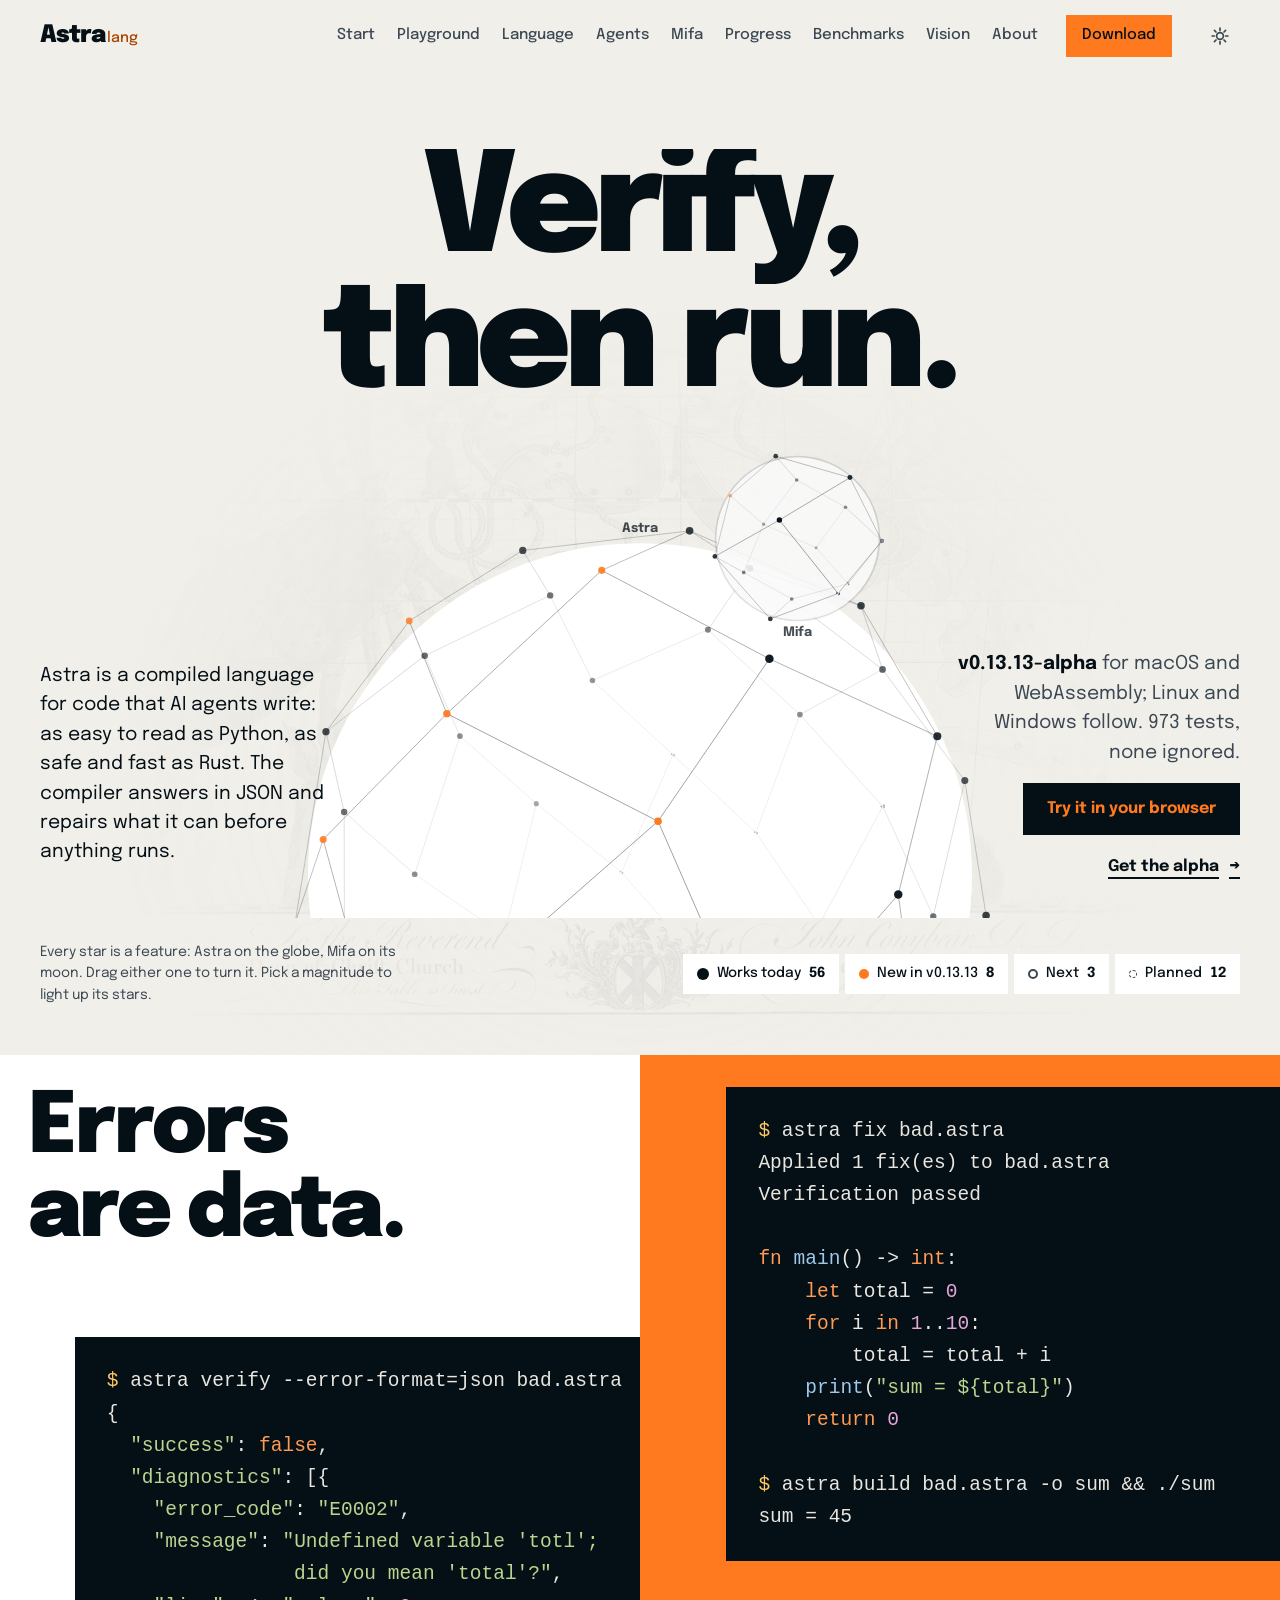
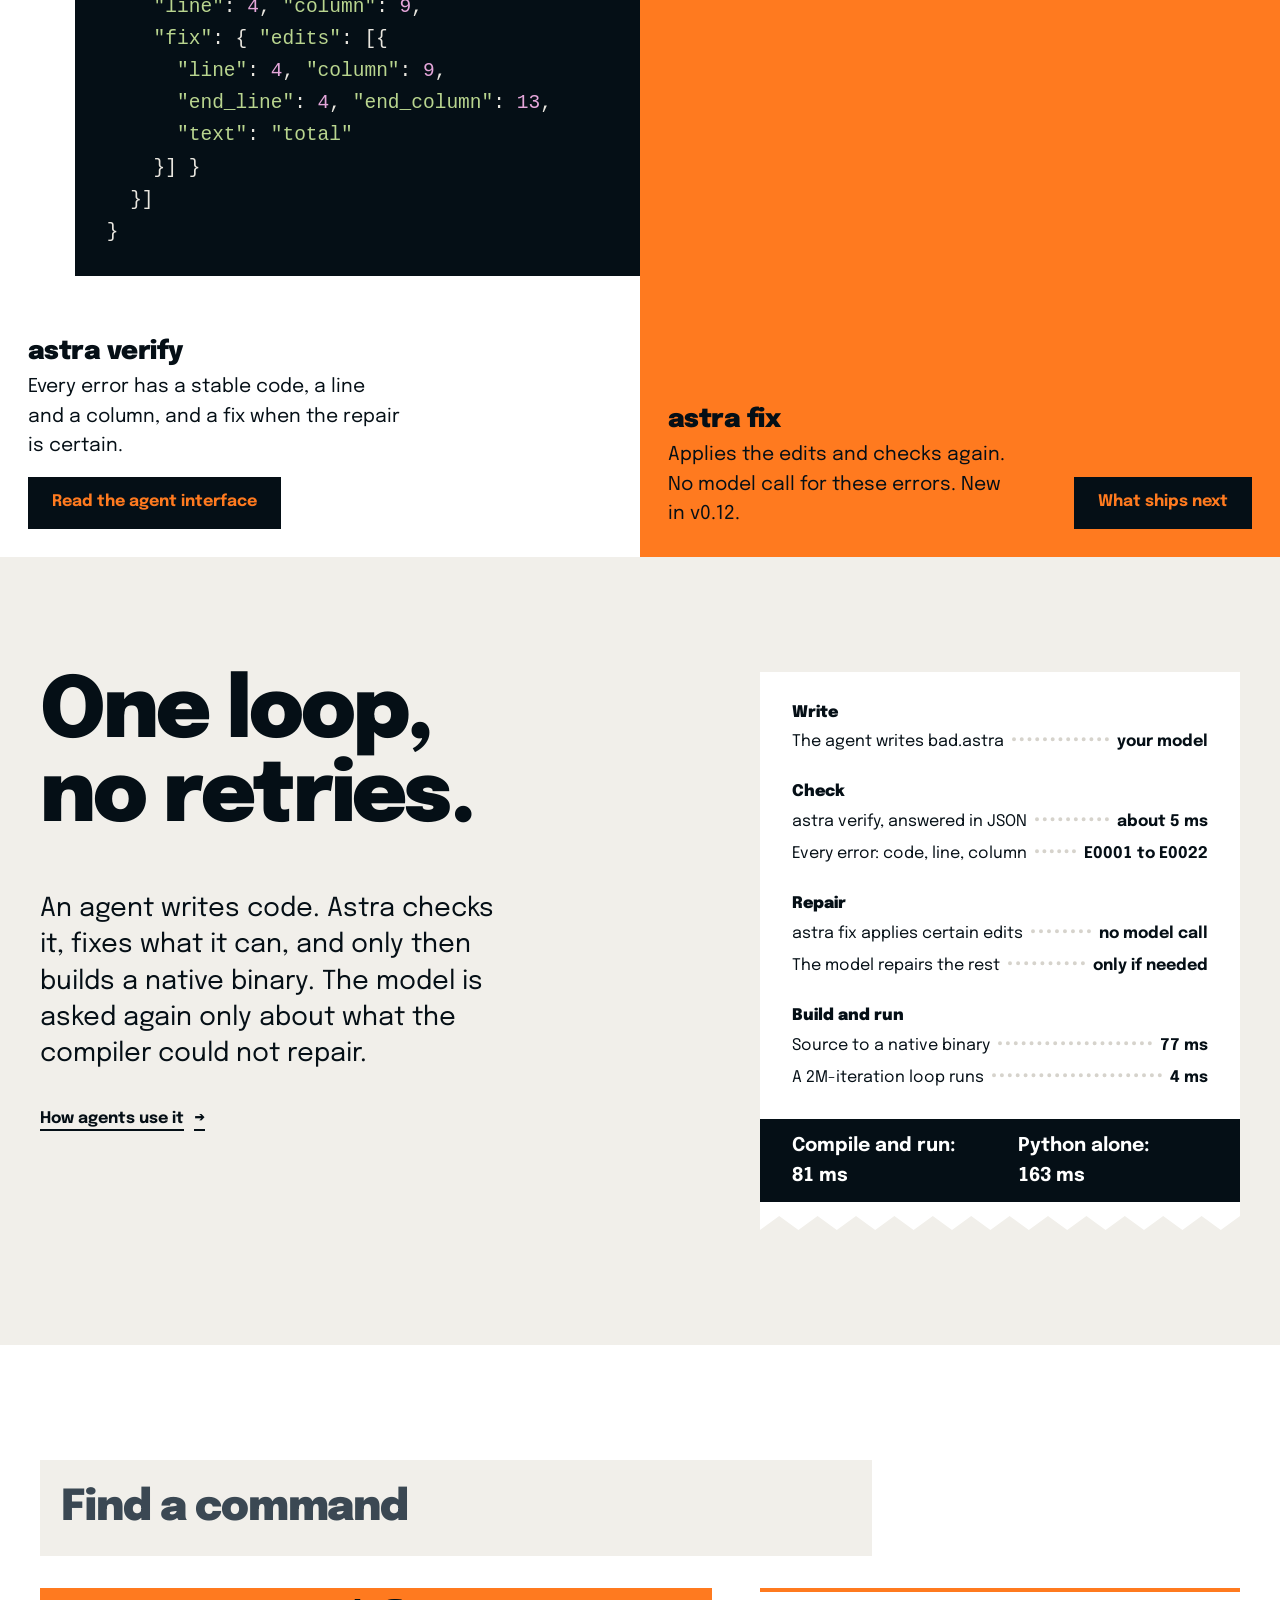
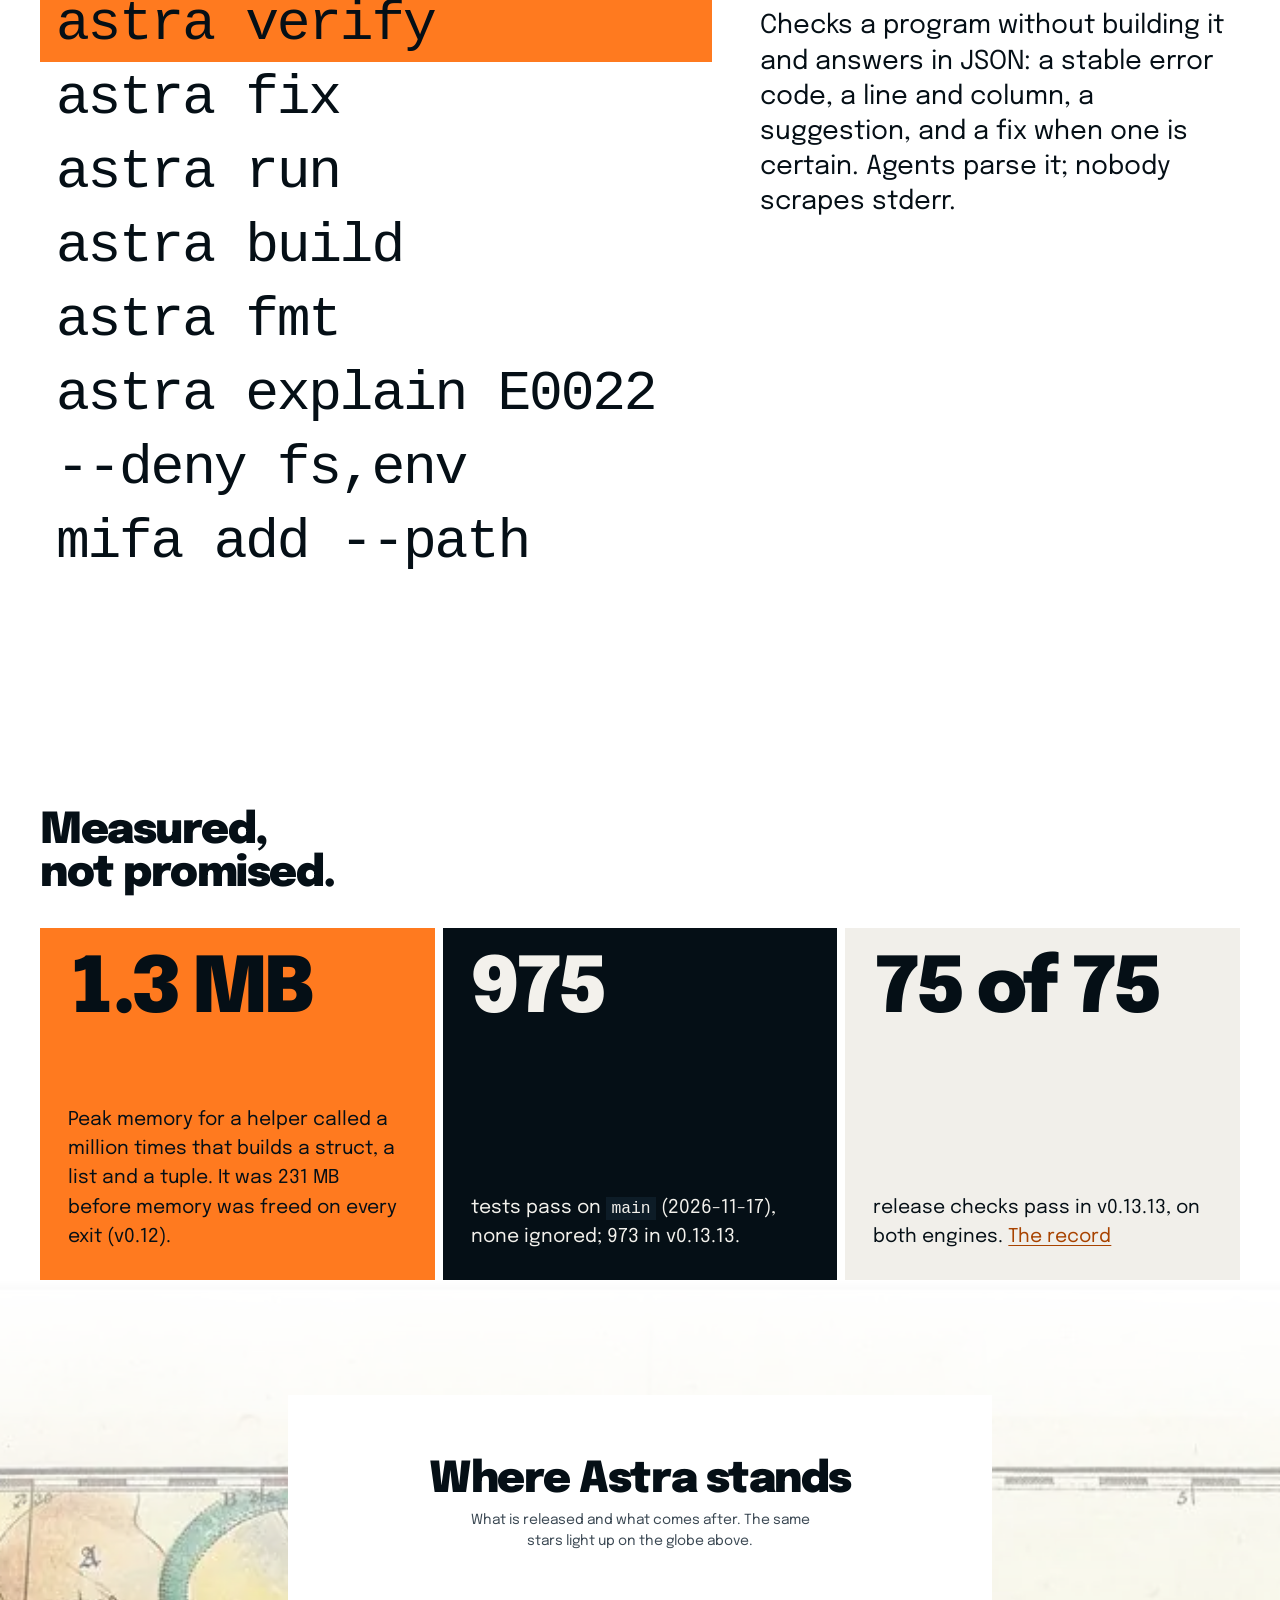
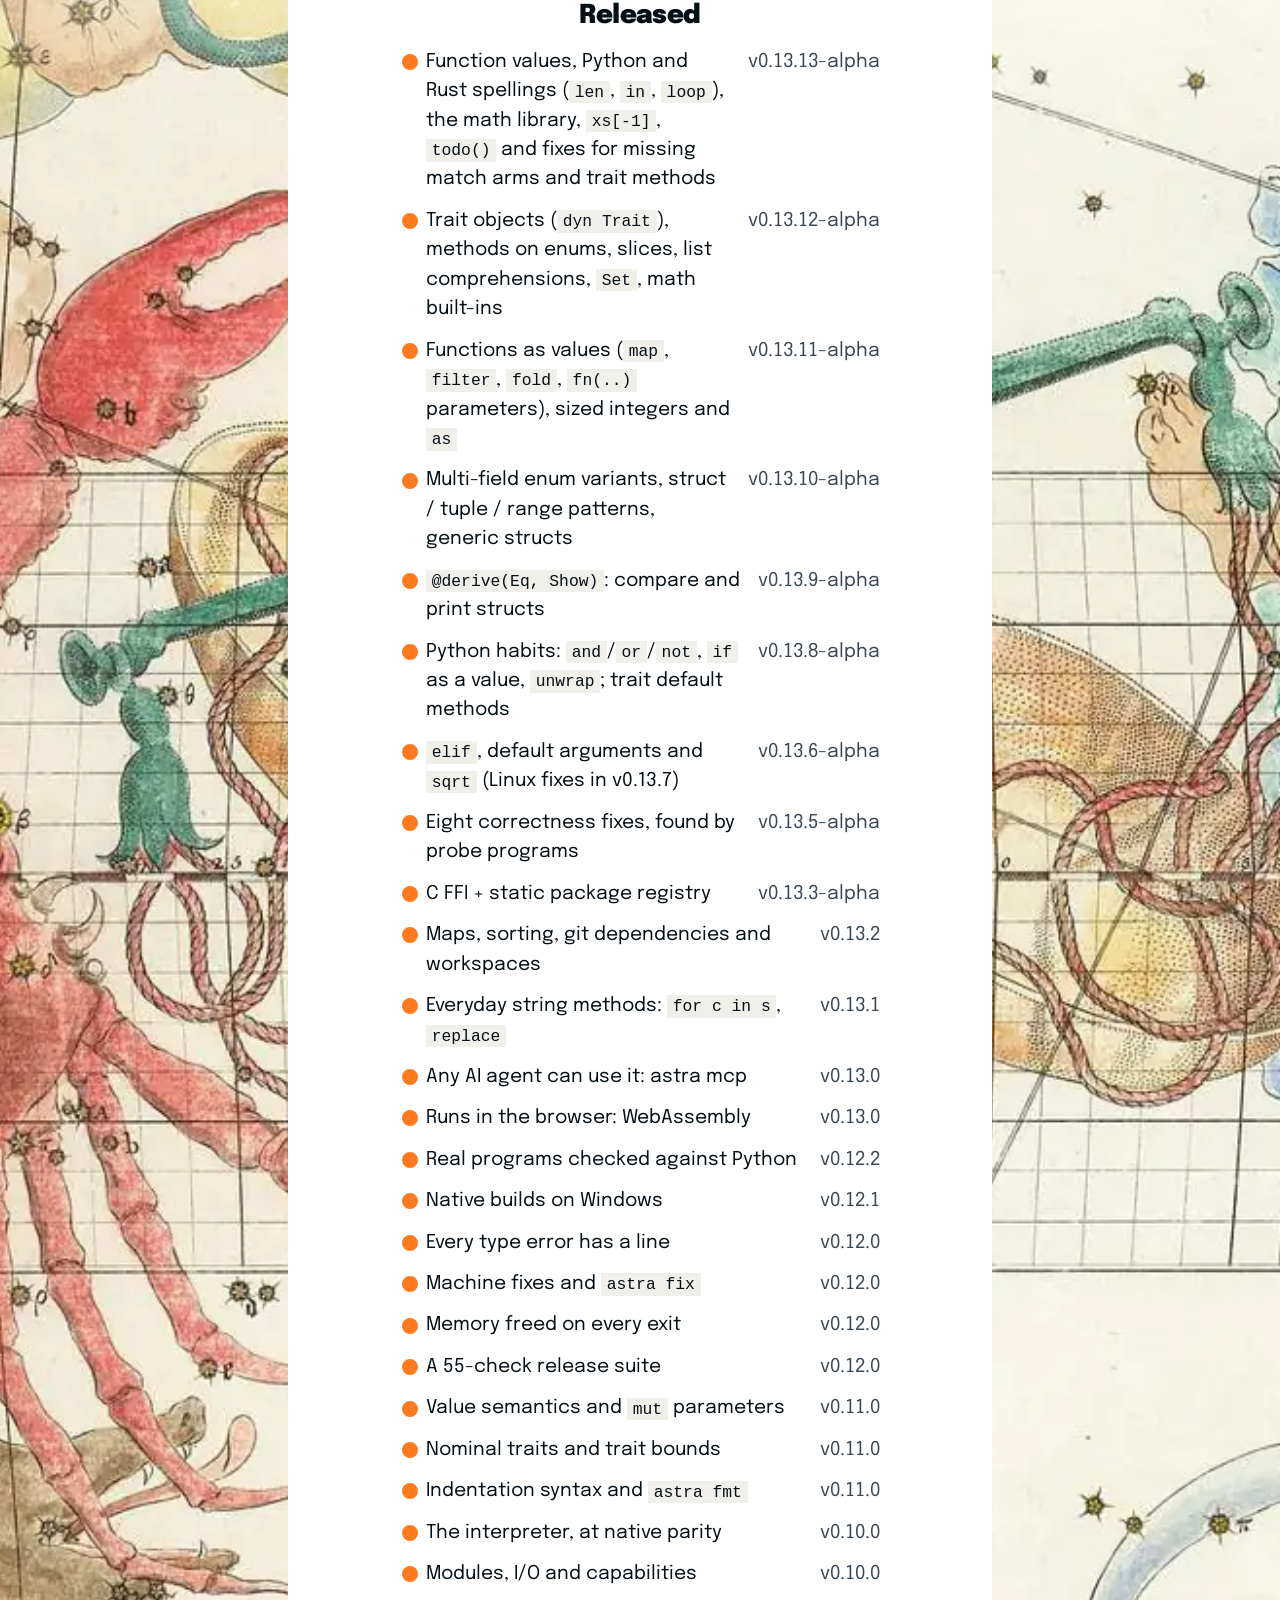
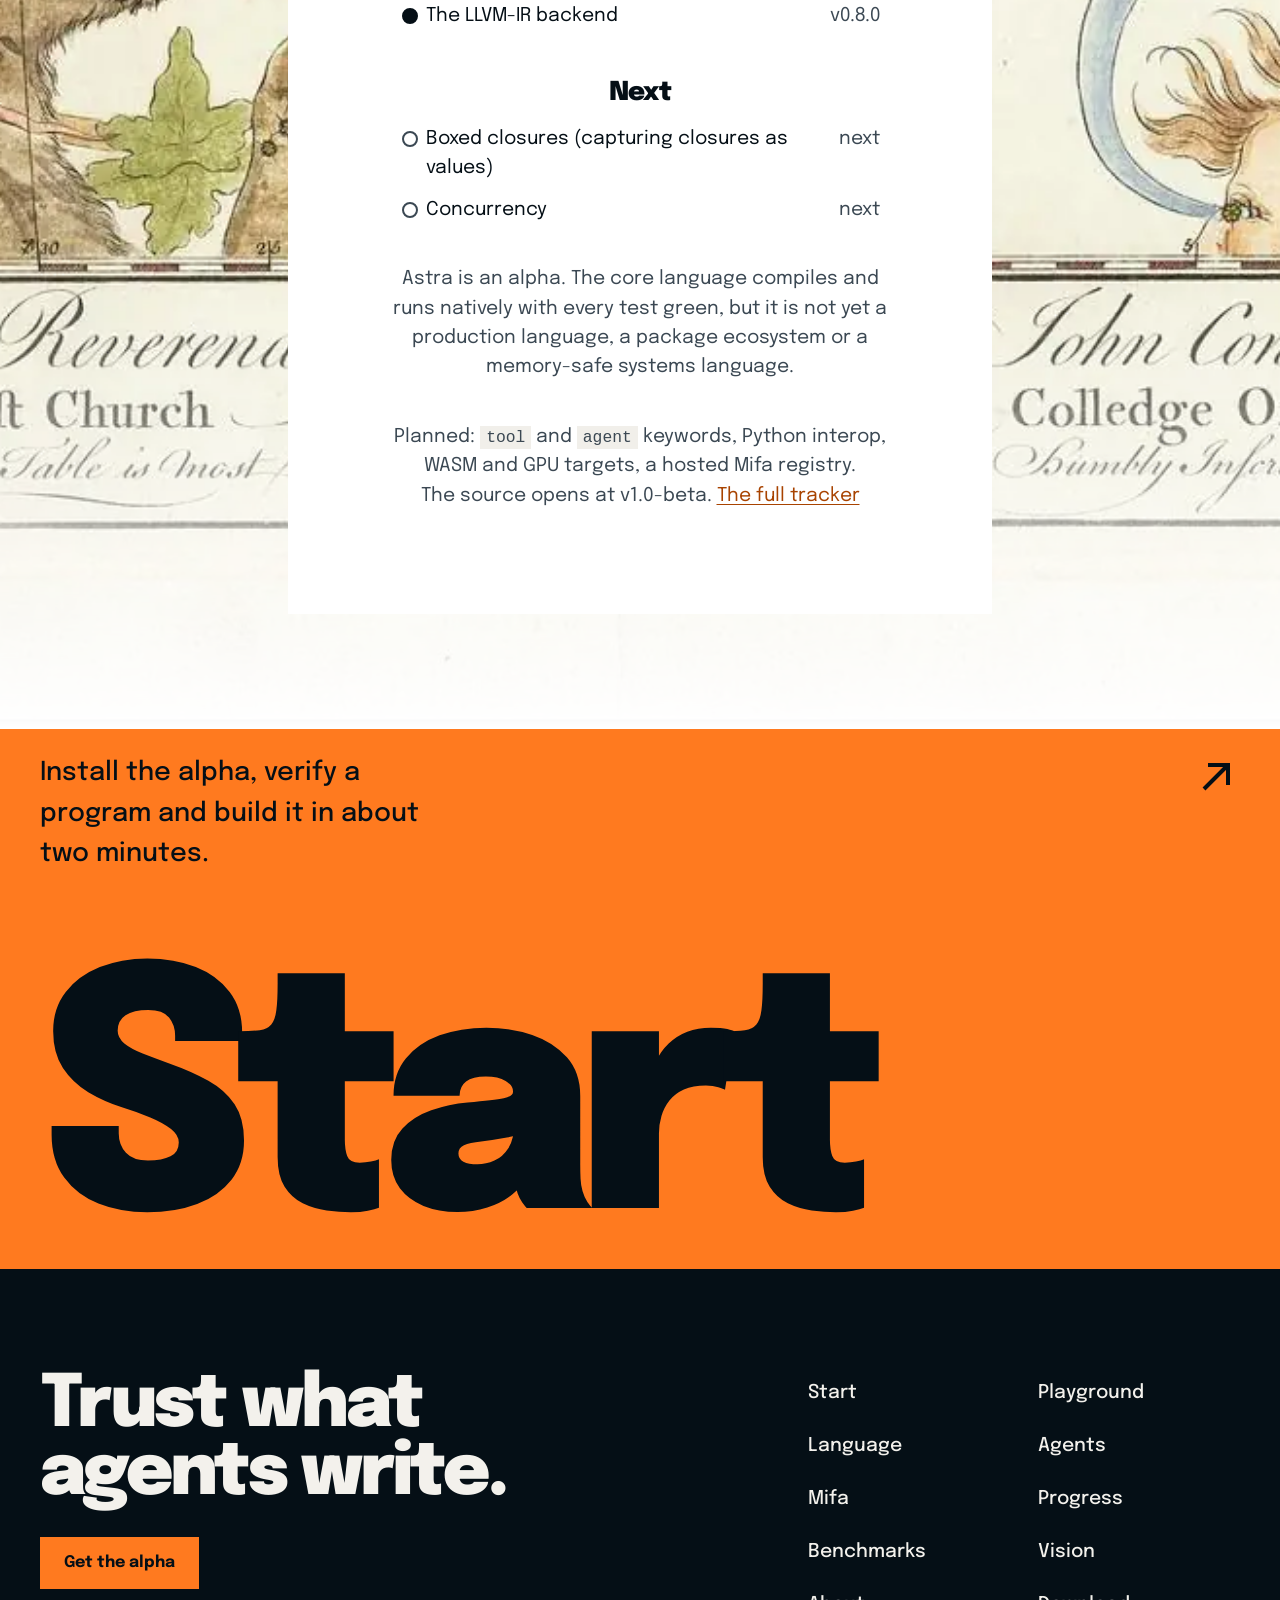
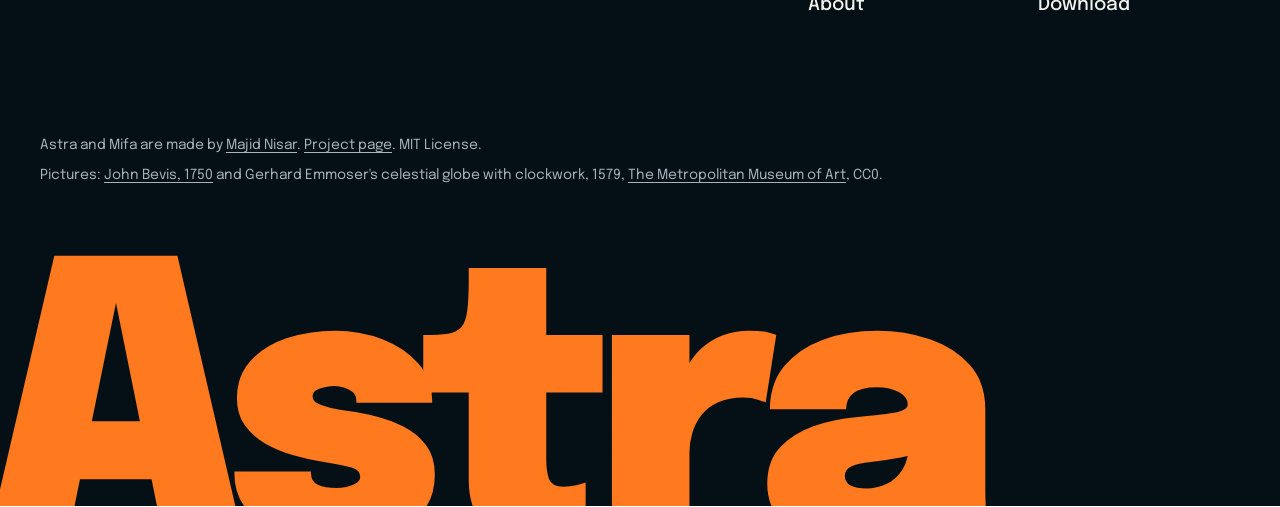
==== commit ab4ca118: "site: 975 tests on main; calling a call's result (pick(0)(7)) on main" ====
--- a/index.html
+++ b/index.html
@@ -98,7 +98,7 @@
       <p class="orb-hint">Every star is a feature: Astra on the globe, Mifa on its moon. Drag either one to turn it. Pick a magnitude to light up its stars.</p>
       <div class="orb-keys" role="group" aria-label="Highlight a status"></div>
     </div>
-    <!-- status:orb-data:astra --><script type="application/json" class="orb-data" data-for="astra">{"statuses":[{"id":"works","name":"Works today","items":["Static types + inference","Sized integers + as","Python-style syntax","Functions + default arguments","Structs + methods","Value semantics","Enums + pattern matching","Generic functions + structs","Traits + @derive","Closures","Functions as values (map, filter, fold)","Tuples","Result, Option and ?","try / catch","Strings + text methods","Lists + sorting","Maps","Modules","Files, args, stdin, env","Capabilities (--deny)","Calling C","Interpreter (astra run)","Native LLVM builds","WebAssembly + playground","REPL","Runtime safety checks","Automatic memory (ARC)","JSON diagnostics","astra fix","astra fmt","astra mcp for agents","async / await (native)","Trait objects (dyn Trait)","Slices + list comprehensions","Sets","Math built-ins (abs, min, max, round)"]},{"id":"shipped","name":"New in v0.13.13","items":["Function values: stored, returned, called","Closures inside closures","Sets and maps print and compare","Python spellings: len, in, upper, items, loop","Math library: sin, log, pow, PI","xs[-1], slice steps and pop","todo() + astra fix for missing arms"]},{"id":"next","name":"Next","items":["Boxed closures (a capturing closure as a value)","Concurrency"]},{"id":"planned","name":"Planned","items":["Standard library","LSP + editor support","Agent keywords (tool / agent)","Python interop","WASM target","GPU target","Source opens at v1.0-beta"]}]}</script><!-- /status:orb-data:astra -->
+    <!-- status:orb-data:astra --><script type="application/json" class="orb-data" data-for="astra">{"statuses":[{"id":"works","name":"Works today","items":["Static types + inference","Sized integers + as","Python-style syntax","Functions + default arguments","Structs + methods","Value semantics","Enums + pattern matching","Generic functions + structs","Traits + @derive","Closures","Functions as values (map, filter, fold)","Tuples","Result, Option and ?","try / catch","Strings + text methods","Lists + sorting","Maps","Modules","Files, args, stdin, env","Capabilities (--deny)","Calling C","Interpreter (astra run)","Native LLVM builds","WebAssembly + playground","REPL","Runtime safety checks","Automatic memory (ARC)","JSON diagnostics","astra fix","astra fmt","astra mcp for agents","async / await (native)","Trait objects (dyn Trait)","Slices + list comprehensions","Sets","Math built-ins (abs, min, max, round)","Calling a call's result, pick(0)(7) (on main)"]},{"id":"shipped","name":"New in v0.13.13","items":["Function values: stored, returned, called","Closures inside closures","Sets and maps print and compare","Python spellings: len, in, upper, items, loop","Math library: sin, log, pow, PI","xs[-1], slice steps and pop","todo() + astra fix for missing arms"]},{"id":"next","name":"Next","items":["Boxed closures (a capturing closure as a value)","Concurrency"]},{"id":"planned","name":"Planned","items":["Standard library","LSP + editor support","Agent keywords (tool / agent)","Python interop","WASM target","GPU target","Source opens at v1.0-beta"]}]}</script><!-- /status:orb-data:astra -->
     <!-- status:orb-data:mifa --><script type="application/json" class="orb-data" data-for="mifa">{"statuses":[{"id":"works","name":"Works today","items":["Projects (init, verify, clean)","Build, run and test","Path dependencies","Git dependencies","Version solving (semver)","Workspaces","Lockfile (--locked, --offline)","JSON output for agents","Package registry (publish, add, yank, search)","Registry dependencies by version","Checksums pinned in astra.lock"]},{"id":"shipped","name":"New in v0.13.13","items":["verify type-checks the project"]},{"id":"next","name":"Next","items":["Cargo habits: check, new, remove"]},{"id":"planned","name":"Planned","items":["Hosted registry","Package signing"]}]}</script><!-- /status:orb-data:mifa -->
   </section>
 
@@ -200,8 +200,8 @@
         <p>Peak memory for a helper called a million times that builds a struct, a list and a tuple. It was 231 MB before memory was freed on every exit (v0.12).</p>
       </div>
       <div class="tile tile-b field-night" data-reveal>
-        <p class="fig"><!-- status:main-tests -->973<!-- /status:main-tests --></p>
-        <p>tests pass in v0.13.13 (2026-11-17), none ignored.</p>
+        <p class="fig"><!-- status:main-tests -->975<!-- /status:main-tests --></p>
+        <p>tests pass on <code>main</code> (2026-11-17), none ignored; 973 in v0.13.13.</p>
       </div>
       <div class="tile tile-c field-stone" data-reveal>
         <p class="fig"><!-- status:release-checks -->75 of 75<!-- /status:release-checks --></p>
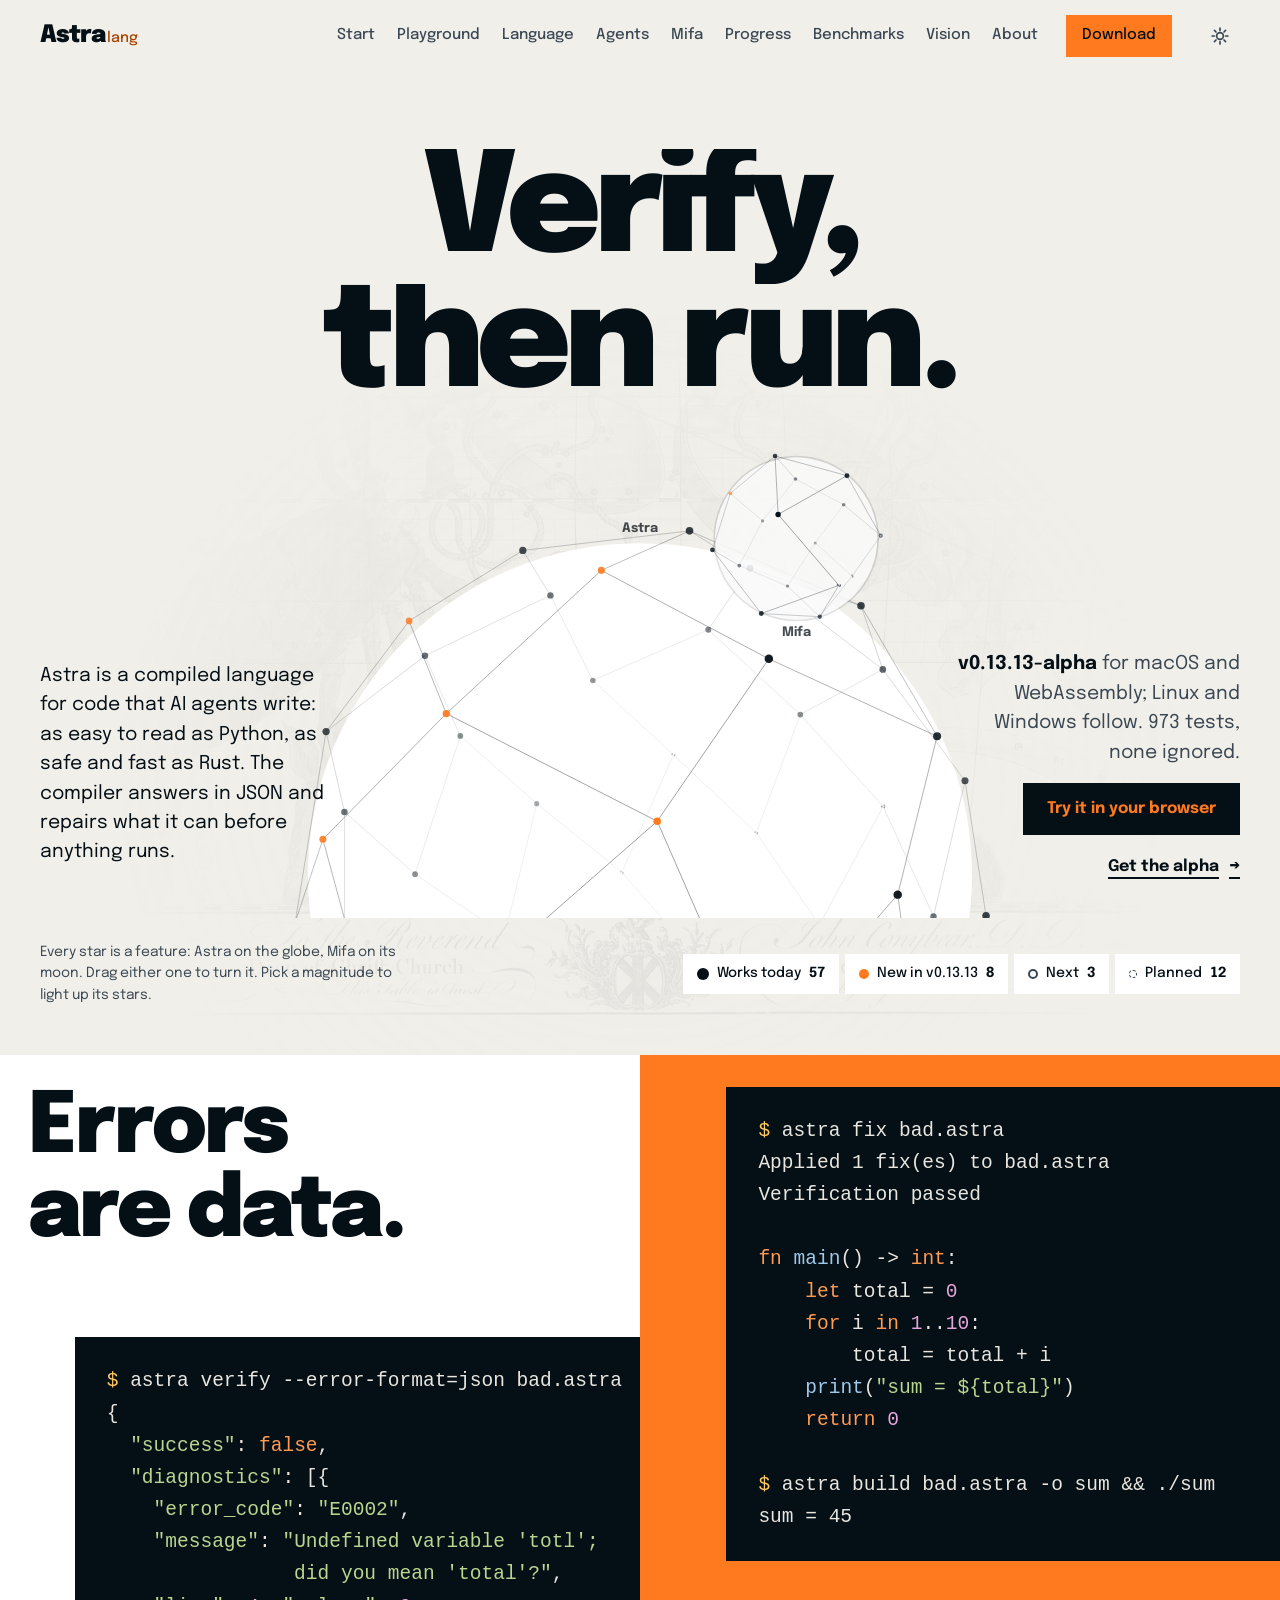
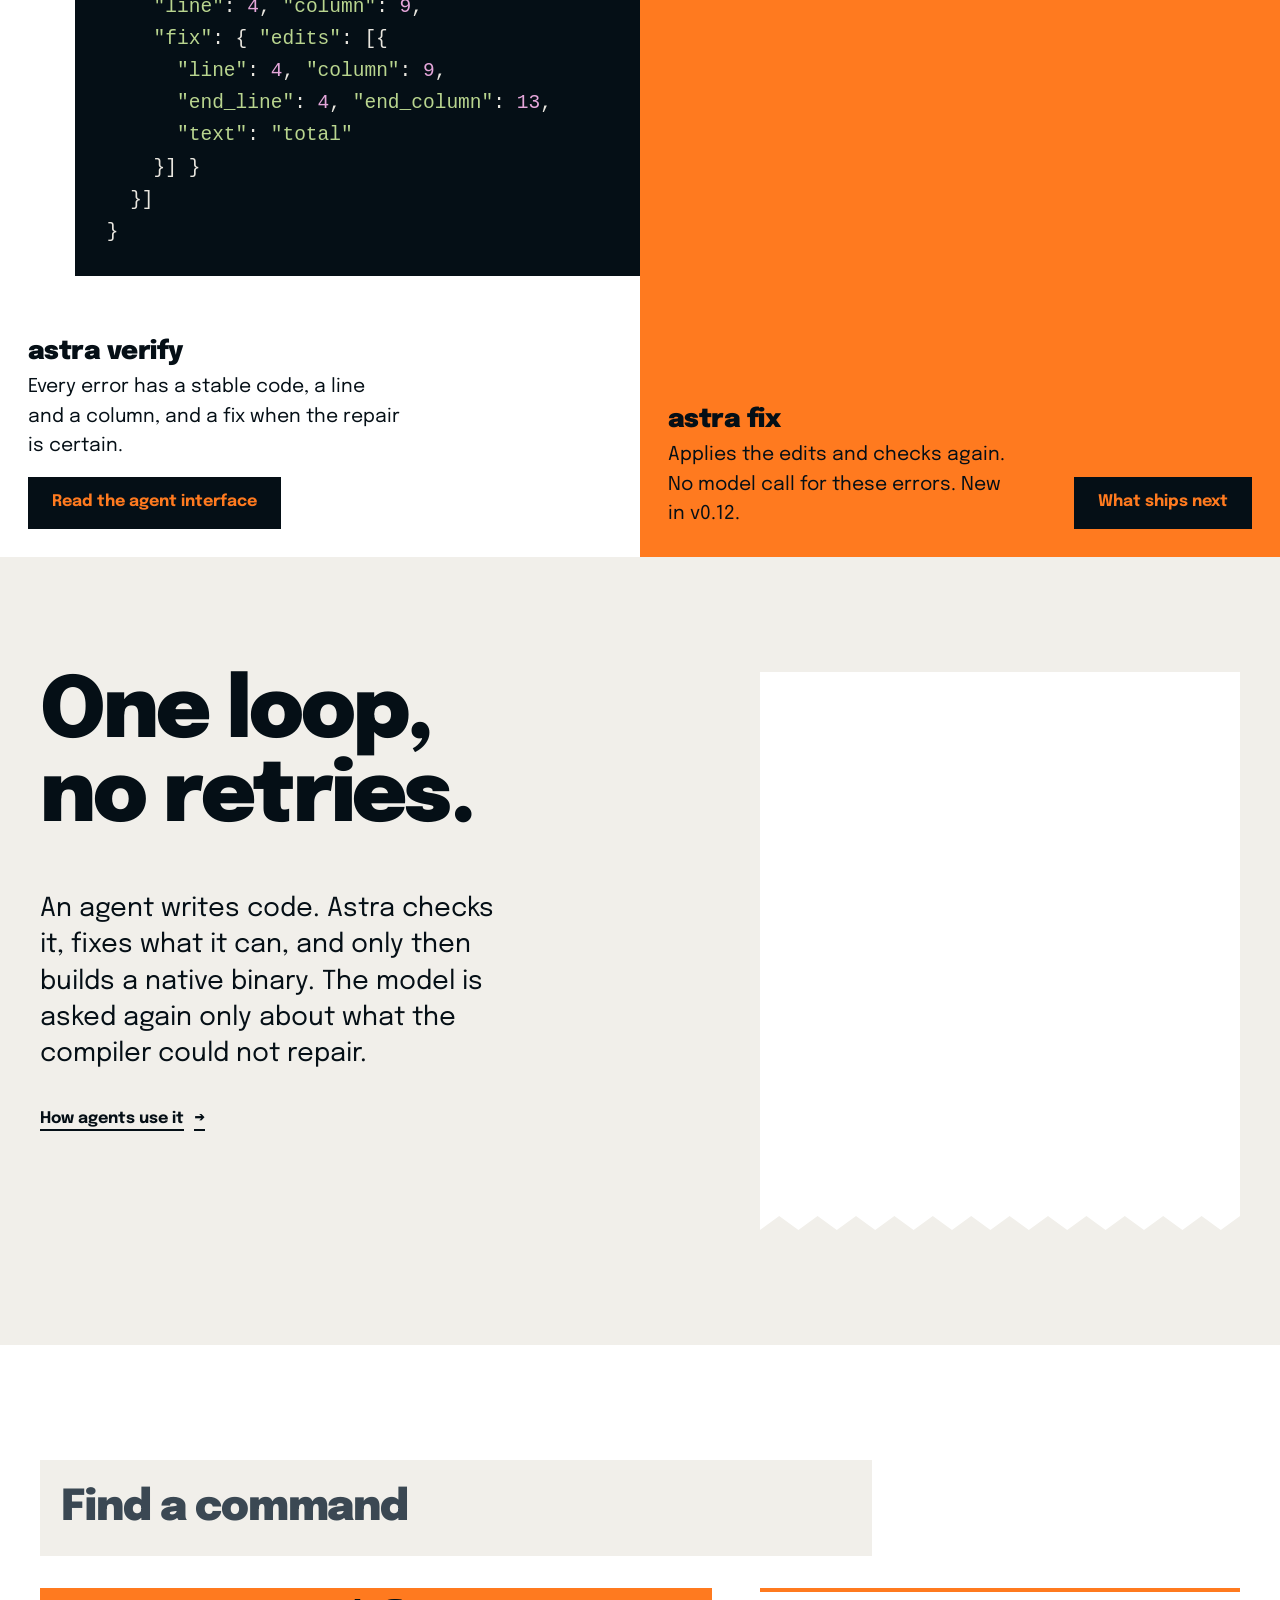
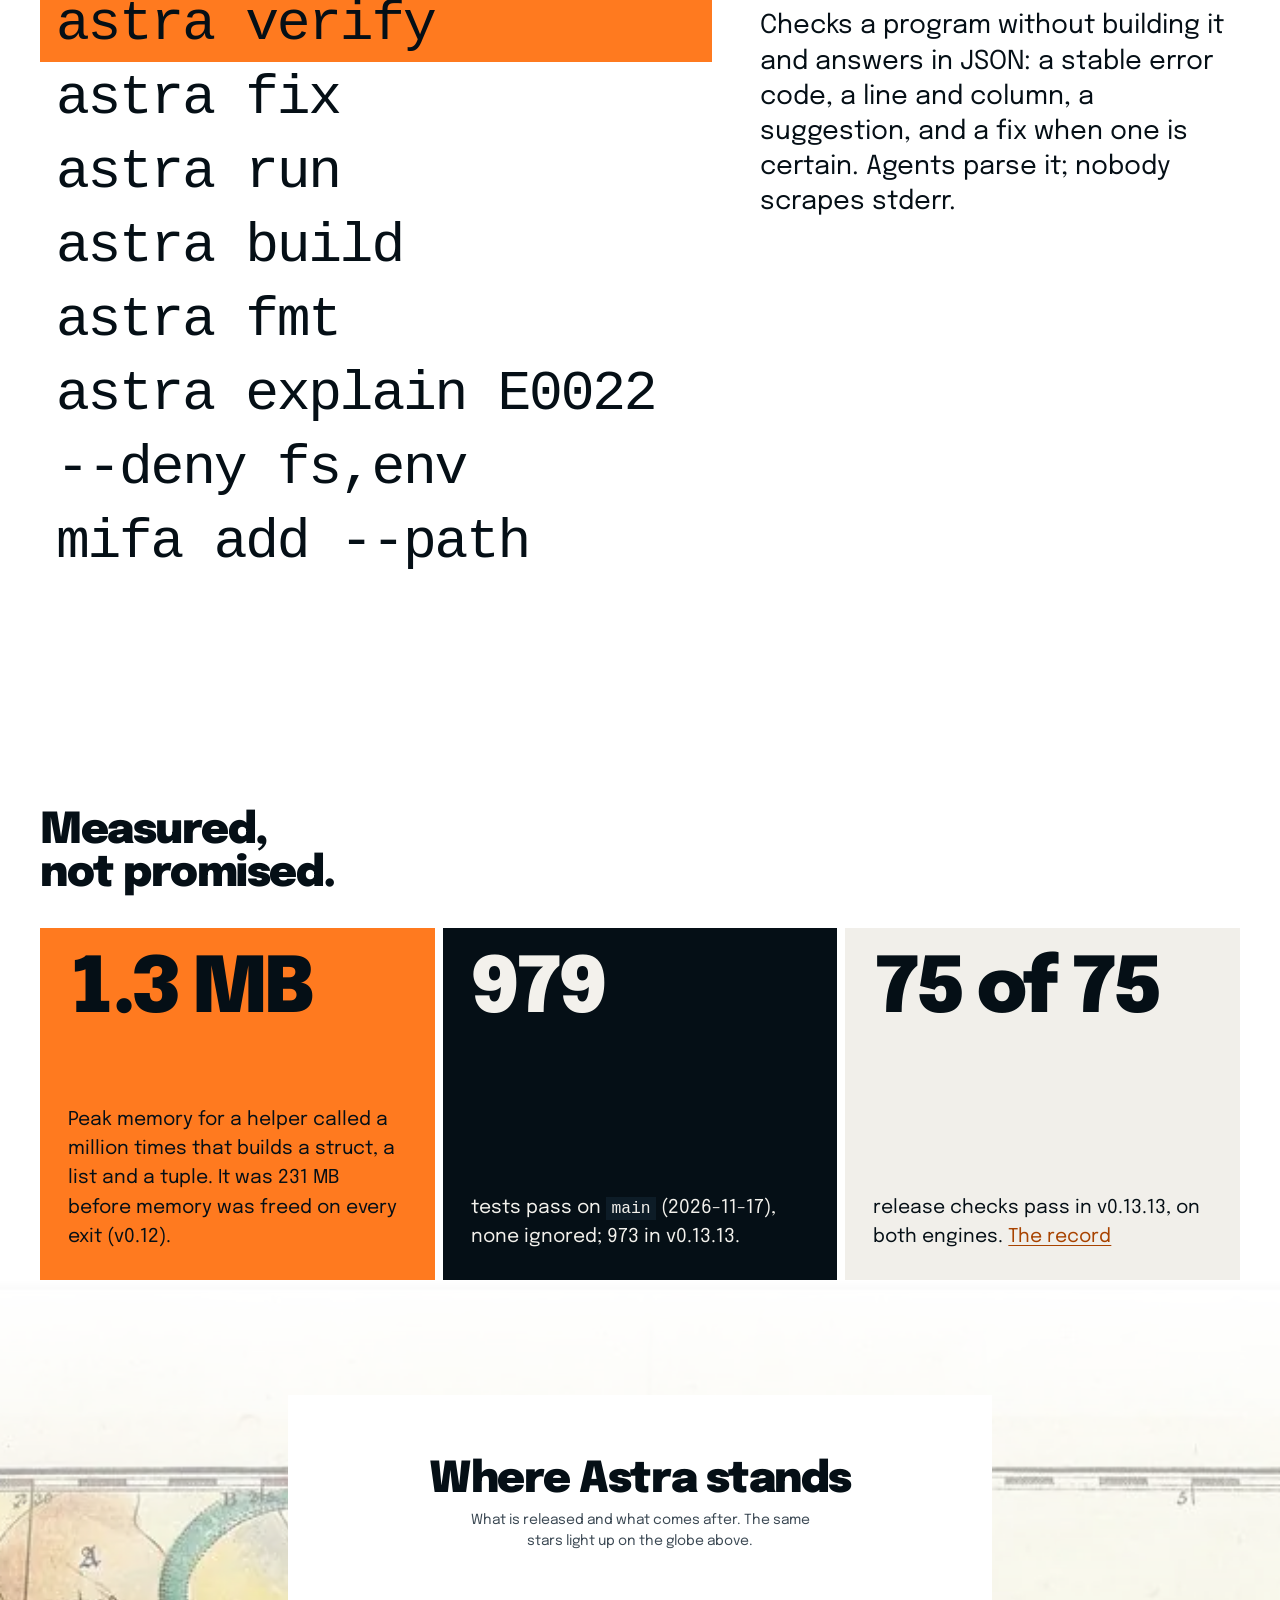
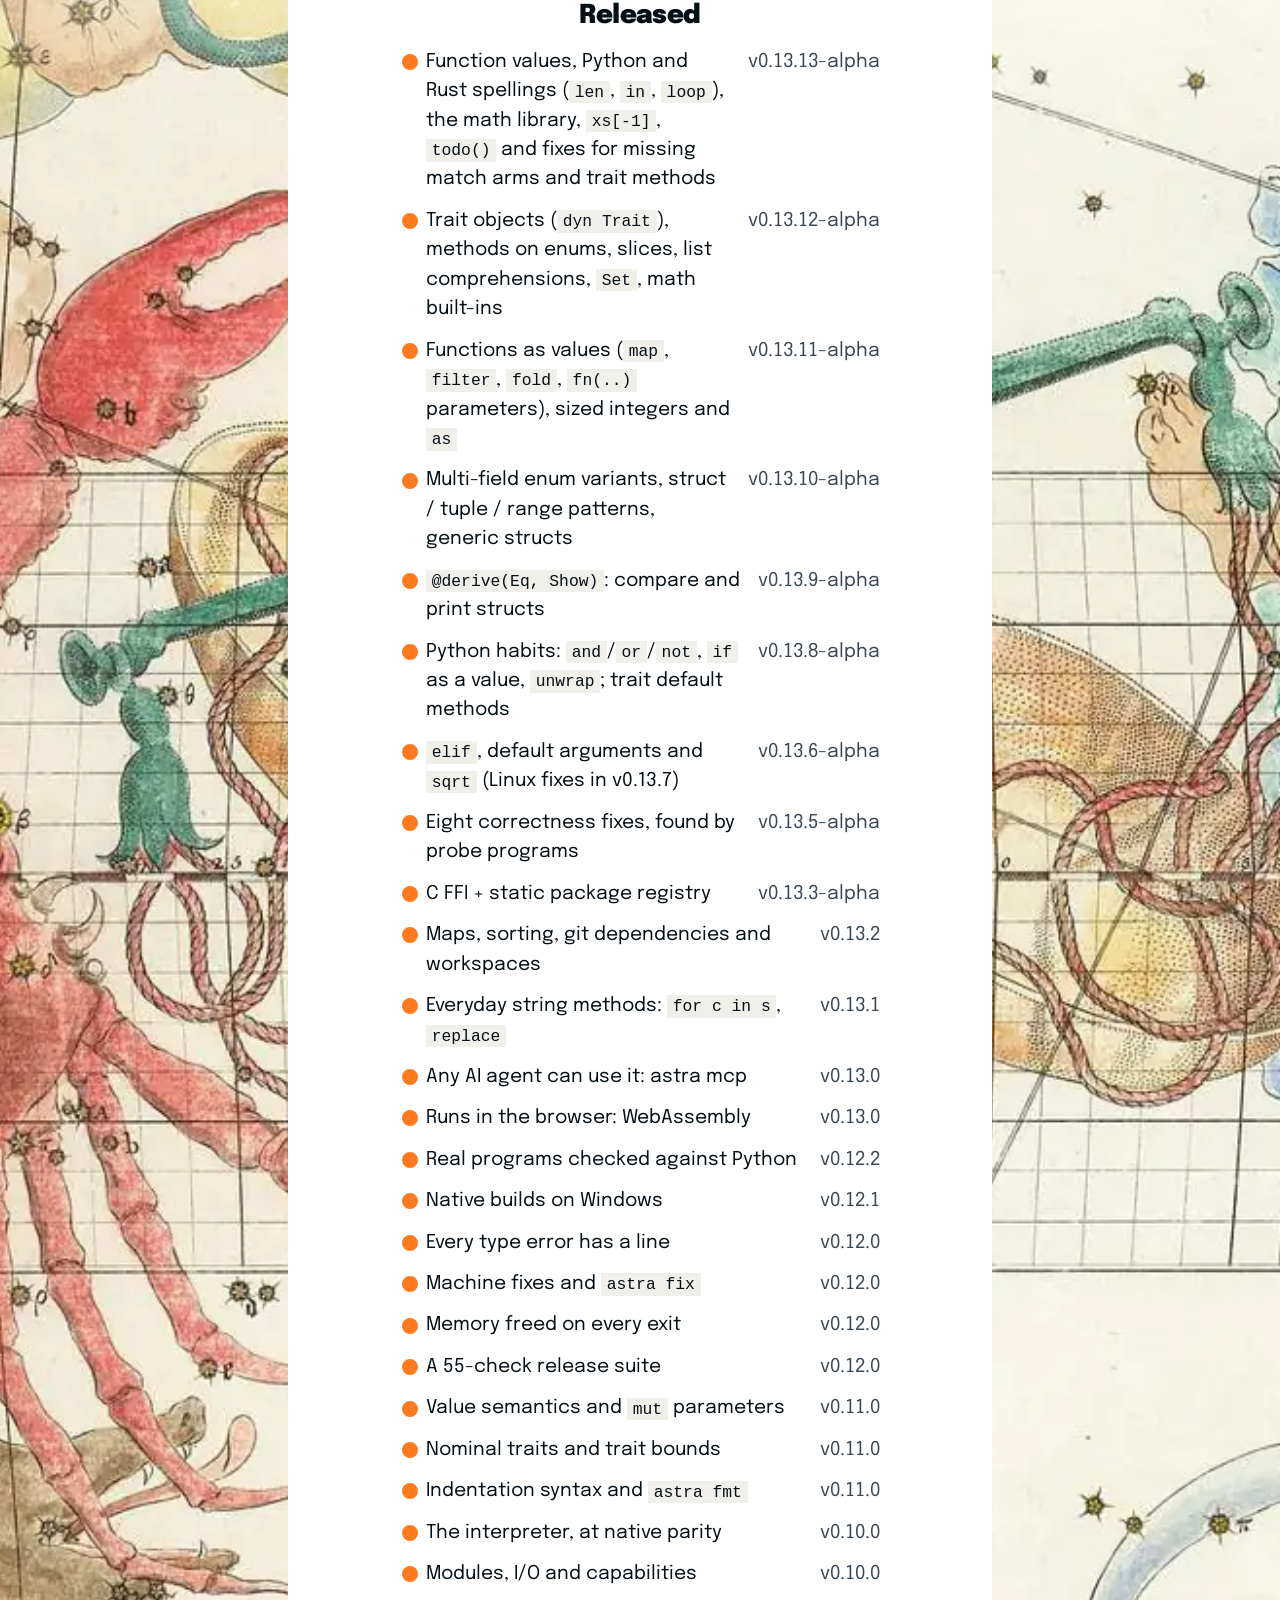
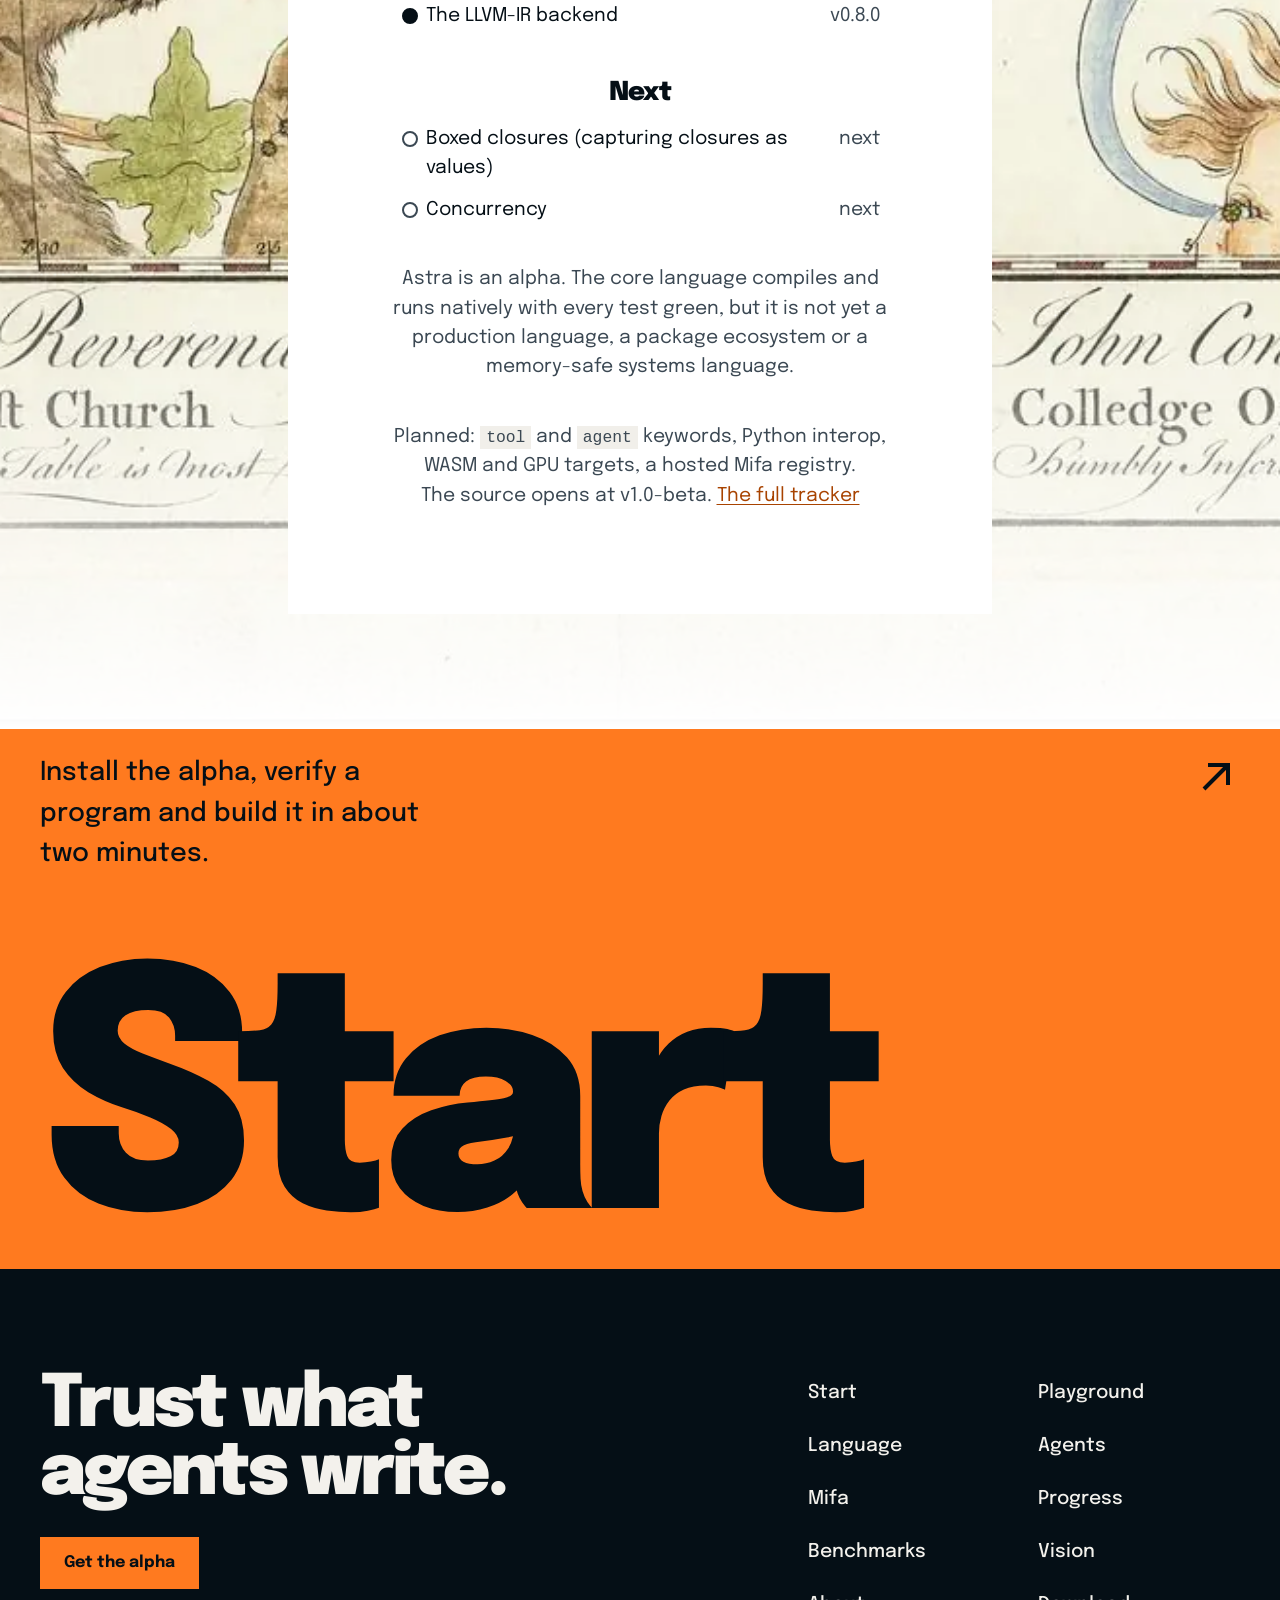
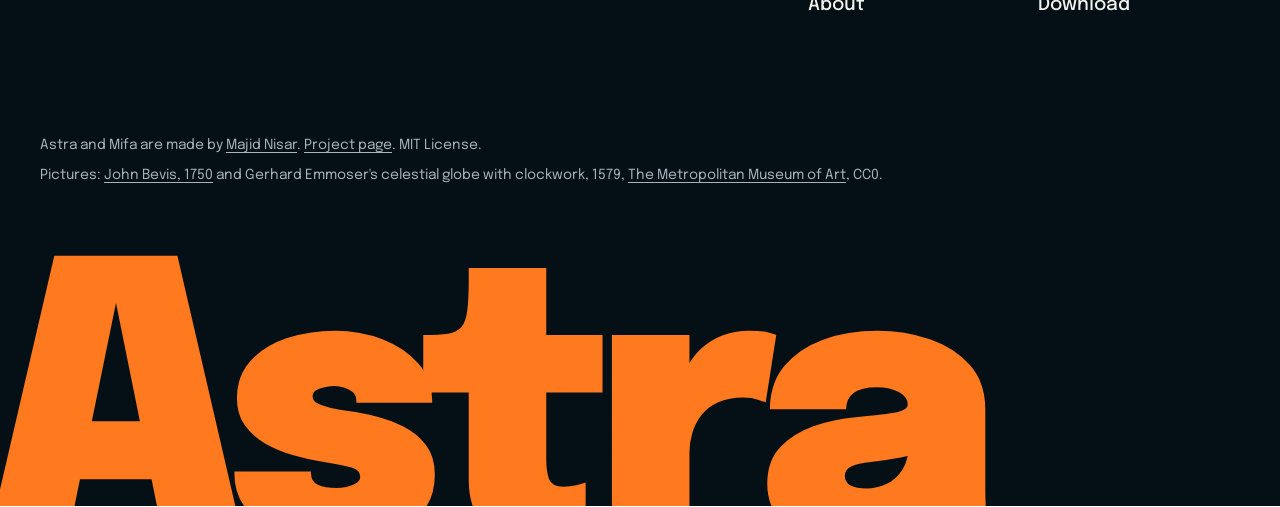
==== commit 694836aa: "site: Mifa new, check, remove and fmt on main; 979 tests; stale mifa verify notes" ====
--- a/index.html
+++ b/index.html
@@ -99,7 +99,7 @@
       <div class="orb-keys" role="group" aria-label="Highlight a status"></div>
     </div>
     <!-- status:orb-data:astra --><script type="application/json" class="orb-data" data-for="astra">{"statuses":[{"id":"works","name":"Works today","items":["Static types + inference","Sized integers + as","Python-style syntax","Functions + default arguments","Structs + methods","Value semantics","Enums + pattern matching","Generic functions + structs","Traits + @derive","Closures","Functions as values (map, filter, fold)","Tuples","Result, Option and ?","try / catch","Strings + text methods","Lists + sorting","Maps","Modules","Files, args, stdin, env","Capabilities (--deny)","Calling C","Interpreter (astra run)","Native LLVM builds","WebAssembly + playground","REPL","Runtime safety checks","Automatic memory (ARC)","JSON diagnostics","astra fix","astra fmt","astra mcp for agents","async / await (native)","Trait objects (dyn Trait)","Slices + list comprehensions","Sets","Math built-ins (abs, min, max, round)","Calling a call's result, pick(0)(7) (on main)"]},{"id":"shipped","name":"New in v0.13.13","items":["Function values: stored, returned, called","Closures inside closures","Sets and maps print and compare","Python spellings: len, in, upper, items, loop","Math library: sin, log, pow, PI","xs[-1], slice steps and pop","todo() + astra fix for missing arms"]},{"id":"next","name":"Next","items":["Boxed closures (a capturing closure as a value)","Concurrency"]},{"id":"planned","name":"Planned","items":["Standard library","LSP + editor support","Agent keywords (tool / agent)","Python interop","WASM target","GPU target","Source opens at v1.0-beta"]}]}</script><!-- /status:orb-data:astra -->
-    <!-- status:orb-data:mifa --><script type="application/json" class="orb-data" data-for="mifa">{"statuses":[{"id":"works","name":"Works today","items":["Projects (init, verify, clean)","Build, run and test","Path dependencies","Git dependencies","Version solving (semver)","Workspaces","Lockfile (--locked, --offline)","JSON output for agents","Package registry (publish, add, yank, search)","Registry dependencies by version","Checksums pinned in astra.lock"]},{"id":"shipped","name":"New in v0.13.13","items":["verify type-checks the project"]},{"id":"next","name":"Next","items":["Cargo habits: check, new, remove"]},{"id":"planned","name":"Planned","items":["Hosted registry","Package signing"]}]}</script><!-- /status:orb-data:mifa -->
+    <!-- status:orb-data:mifa --><script type="application/json" class="orb-data" data-for="mifa">{"statuses":[{"id":"works","name":"Works today","items":["Projects (init, verify, clean)","Build, run and test","Path dependencies","Git dependencies","Version solving (semver)","Workspaces","Lockfile (--locked, --offline)","JSON output for agents","Package registry (publish, add, yank, search)","Registry dependencies by version","Checksums pinned in astra.lock","Cargo's new, check, remove, fmt (on main)"]},{"id":"shipped","name":"New in v0.13.13","items":["verify type-checks the project"]},{"id":"next","name":"Next","items":["Hosted registry"]},{"id":"planned","name":"Planned","items":["Package signing","outdated and audit"]}]}</script><!-- /status:orb-data:mifa -->
   </section>
 
   <section class="split" aria-labelledby="s-errors">
@@ -200,7 +200,7 @@
         <p>Peak memory for a helper called a million times that builds a struct, a list and a tuple. It was 231 MB before memory was freed on every exit (v0.12).</p>
       </div>
       <div class="tile tile-b field-night" data-reveal>
-        <p class="fig"><!-- status:main-tests -->975<!-- /status:main-tests --></p>
+        <p class="fig"><!-- status:main-tests -->979<!-- /status:main-tests --></p>
         <p>tests pass on <code>main</code> (2026-11-17), none ignored; 973 in v0.13.13.</p>
       </div>
       <div class="tile tile-c field-stone" data-reveal>
